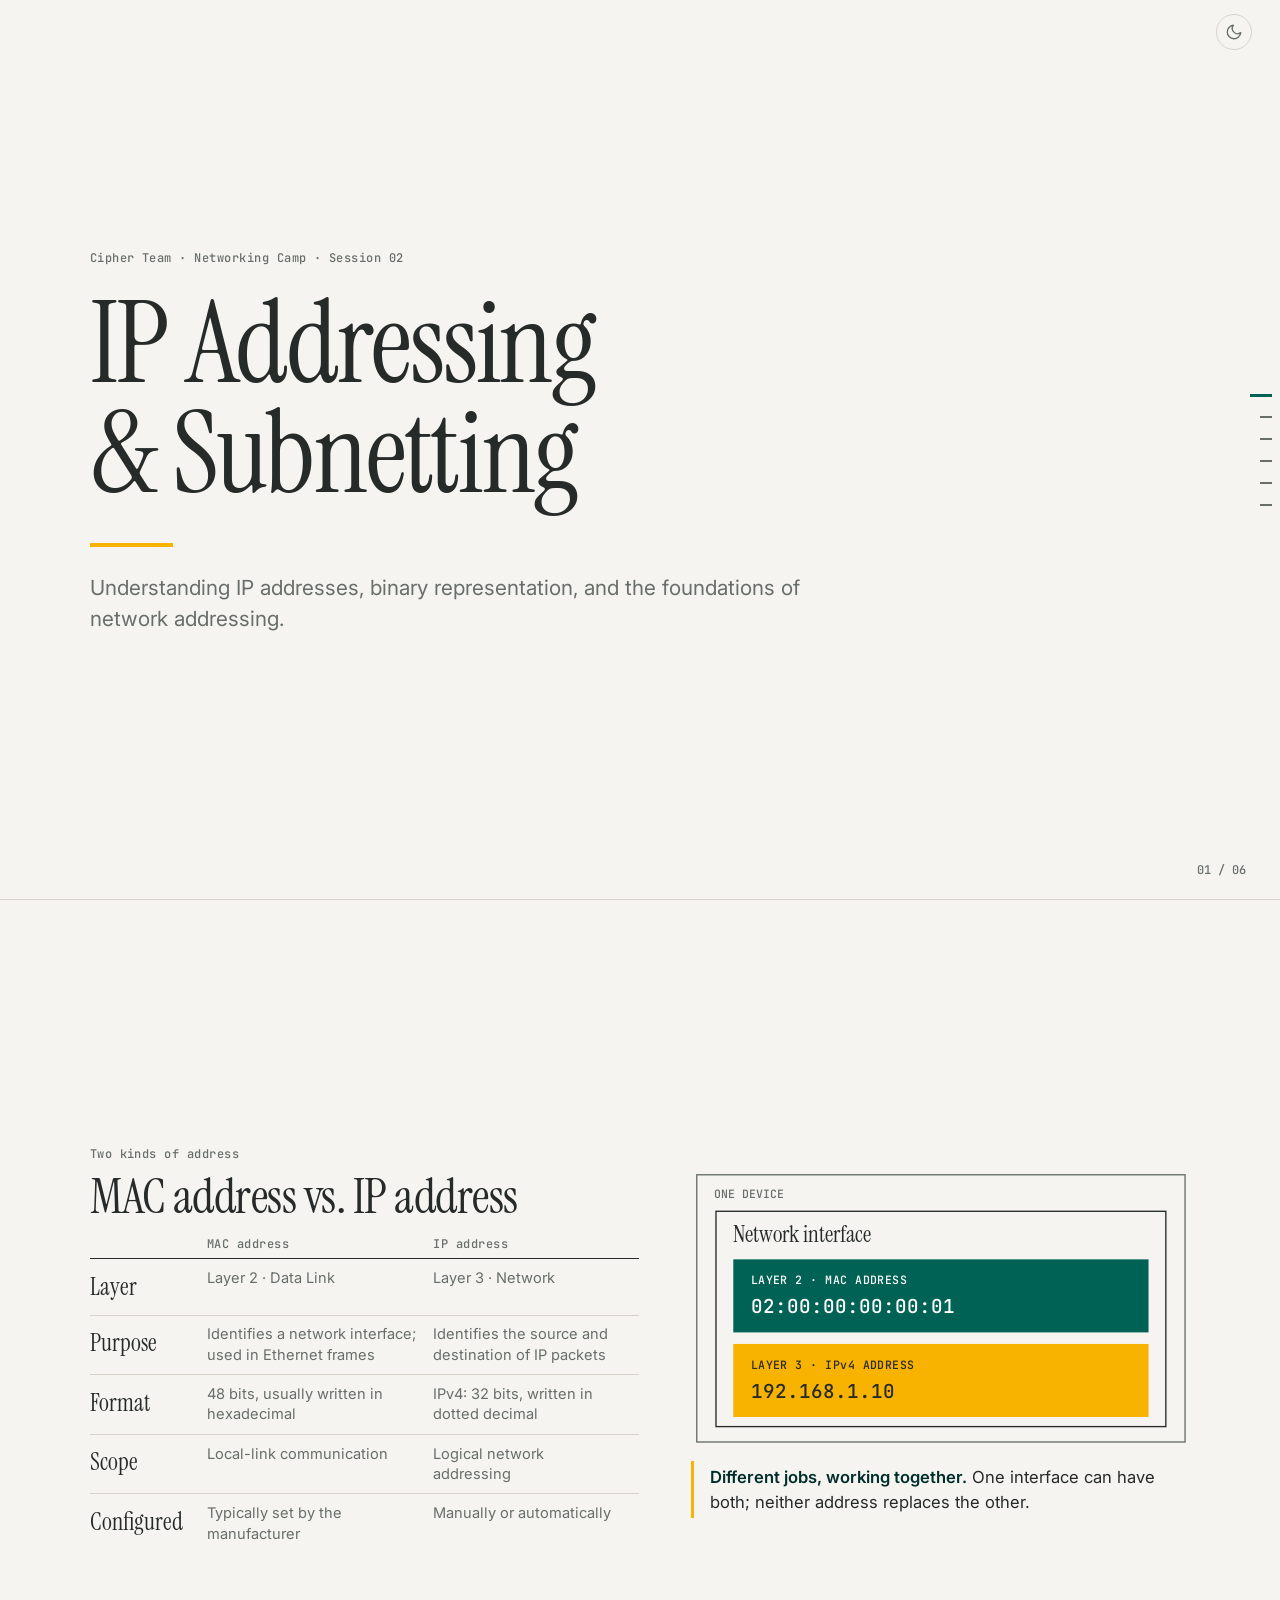
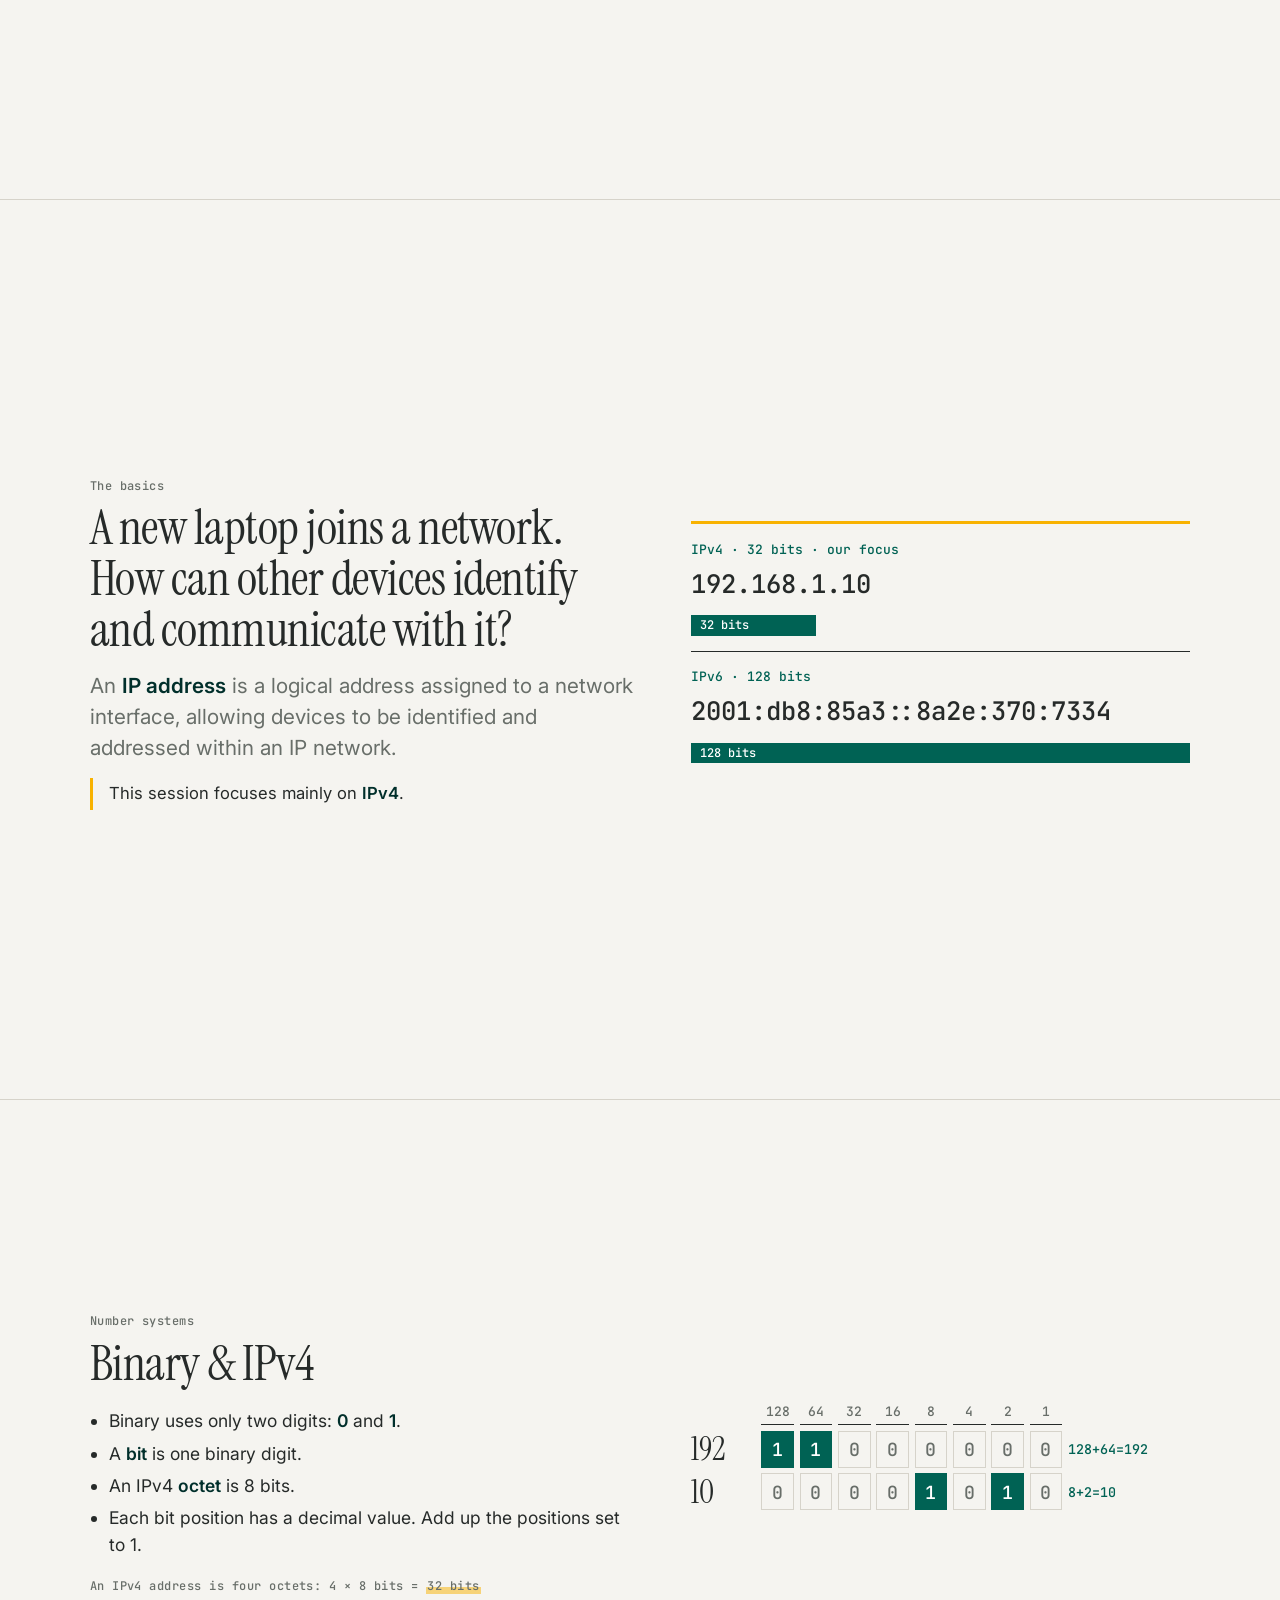
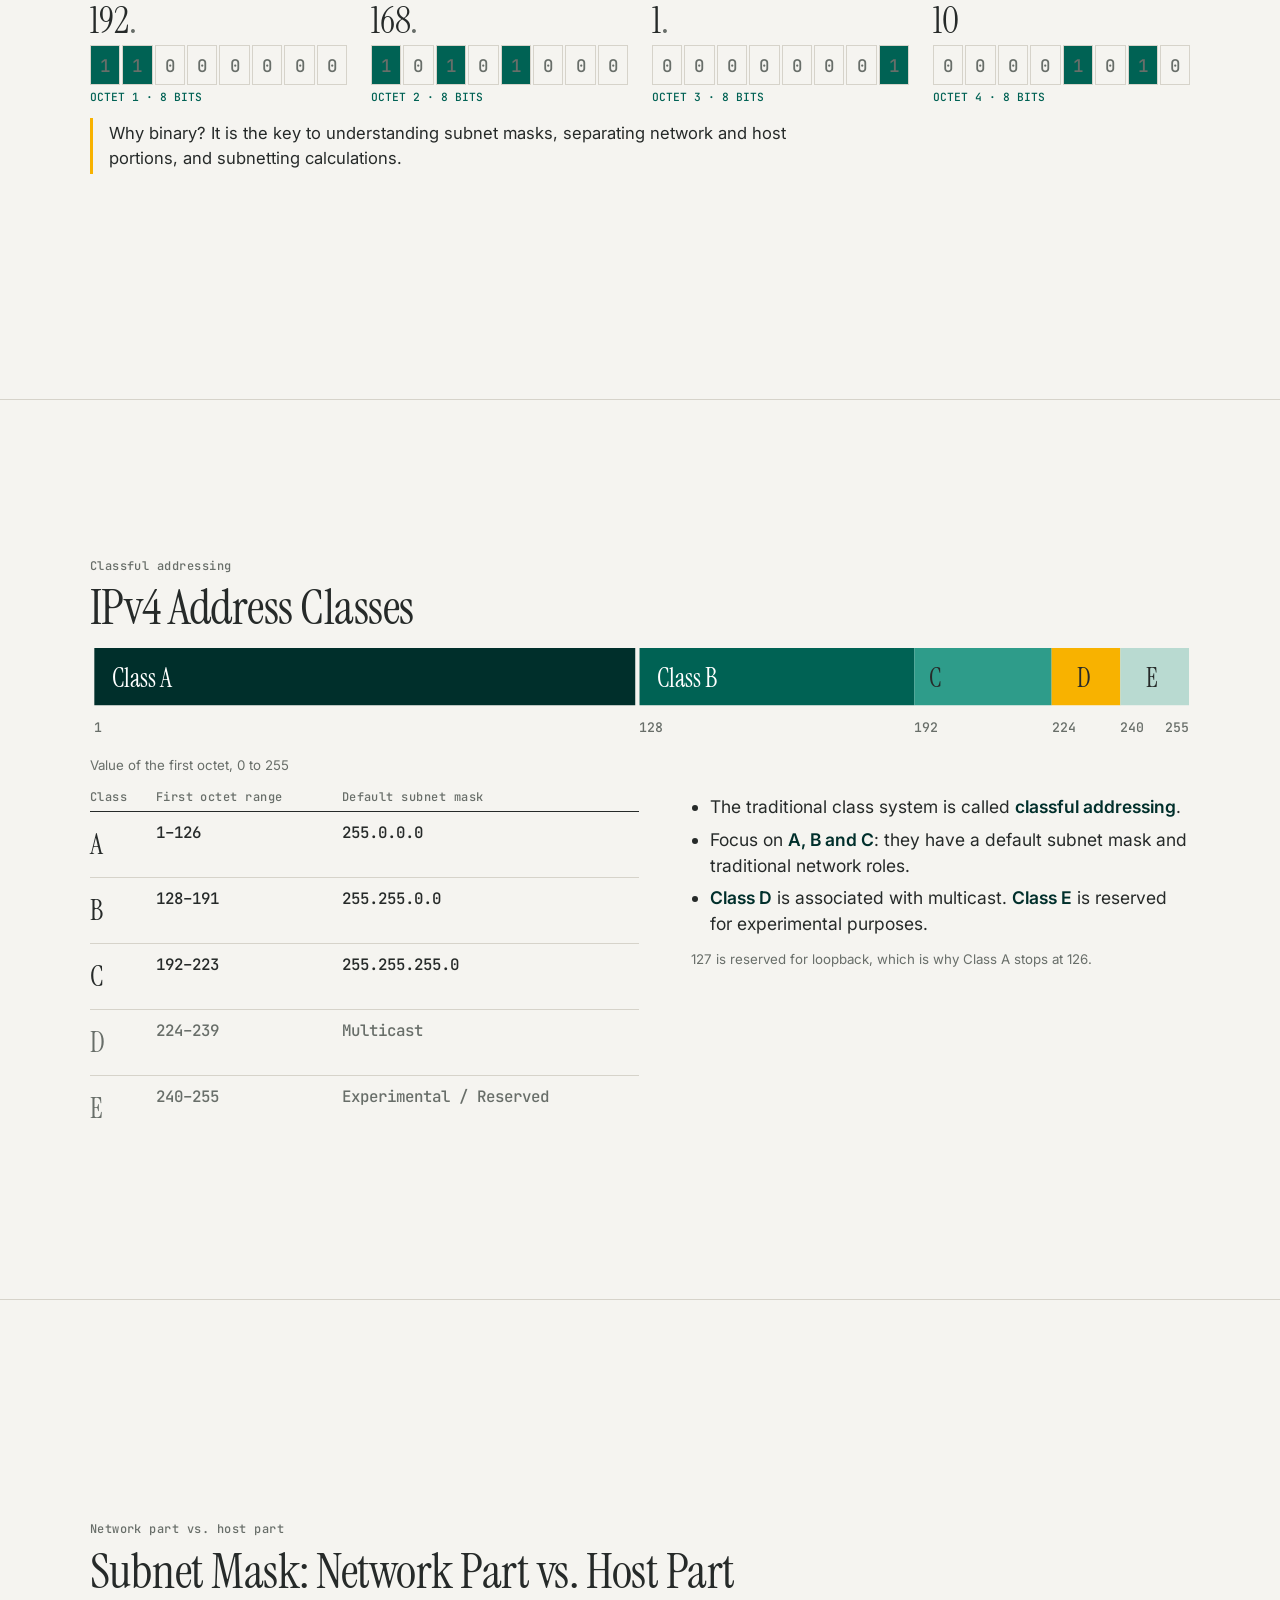
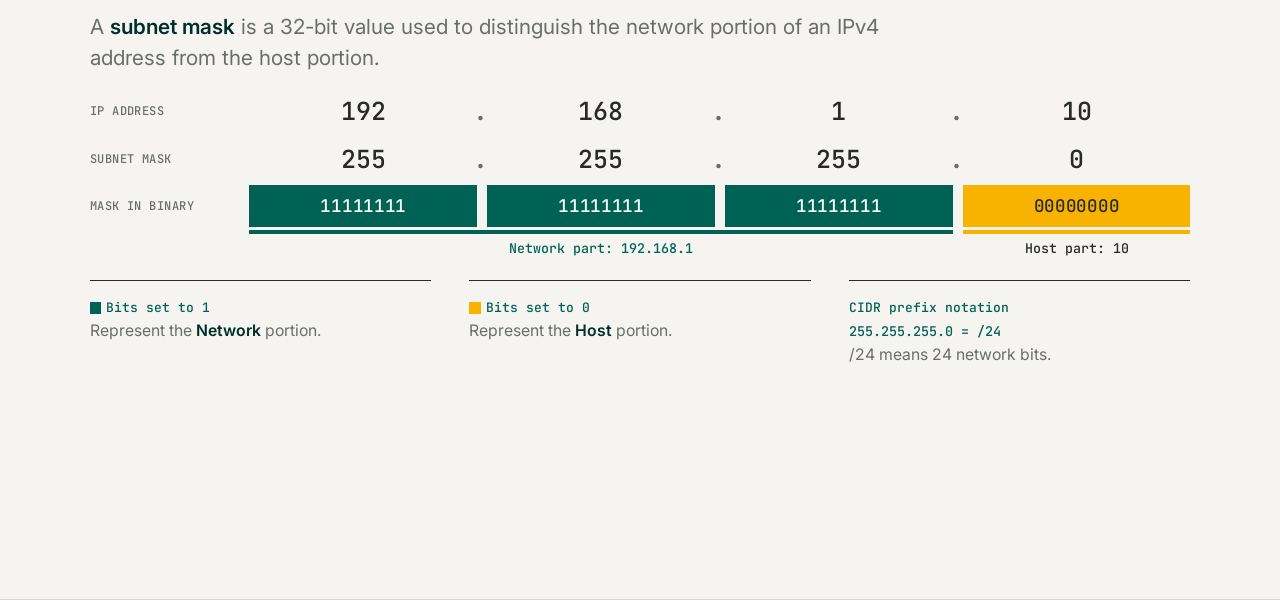
==== sessions/session-02.html @ 449d9d66 "session-2 only first 6" ====
<!DOCTYPE html>
<html lang="en" dir="ltr">
<head>
<meta charset="utf-8">
<meta name="viewport" content="width=device-width, initial-scale=1">
<script>(function(){var t=null;try{var v=localStorage.getItem('cipher-networking-theme');if(v==='light'||v==='dark')t=v}catch(e){}if(!t){try{t=matchMedia('(prefers-color-scheme: dark)').matches?'dark':'light'}catch(e){t='light'}}document.documentElement.setAttribute('data-theme',t)})();</script>
<title>Session 02 · IP Addressing &amp; Subnetting · Cipher Team</title>
<link rel="preconnect" href="https://fonts.googleapis.com">
<link rel="preconnect" href="https://fonts.gstatic.com" crossorigin>
<link href="https://fonts.googleapis.com/css2?family=Instrument+Serif:ital@0;1&family=Inter:wght@400;500;600&family=JetBrains+Mono:wght@400;500&display=swap" rel="stylesheet">
<style>
:root{--bg:#F5F4F0;--ink:#262A29;--mute:#686E69;--line:#D6D3CA;--dark-green:#002F2B;--green:#006254;--green-light:#2E9C8A;--yellow:#F8B200;
--serif:'Instrument Serif',Georgia,'Times New Roman',serif;--sans:Inter,system-ui,-apple-system,'Segoe UI',Arial,sans-serif;--mono:'JetBrains Mono',ui-monospace,Menlo,Consolas,monospace;
color-scheme:light;--strong:#002F2B;--ph:rgba(0,98,84,.04);--sph:rgba(248,178,0,.12);--hl:rgba(248,178,0,.5);--shadow:rgba(38,42,41,.12);--on-green:#fff;--on-yellow:#262A29;
--l7:#002F2B;--l6:#006254;--l5:#2E9C8A;--l4:#F8B200;--l3:#F7D378;--l2:#B9DAD1;--l1:#D6D3CA;
--k7:#fff;--k6:#fff;--k5:#262A29;--k4:#262A29;--k3:#262A29;--k2:#262A29;--k1:#262A29}
html[data-theme="dark"]{color-scheme:dark;--bg:#171B1A;--ink:#E7E8E2;--mute:#A3AAA3;--line:#353D39;--green:#48A994;--green-light:#71C4B0;--yellow:#F8B200;
--strong:#9ADBC9;--ph:#1C2120;--sph:rgba(248,178,0,.1);--hl:rgba(248,178,0,.3);--shadow:rgba(0,0,0,.45);--on-green:#101413;--on-yellow:#262A29;
--l7:#0F4F46;--l6:#1E7A69;--l5:#48A994;--l4:#F8B200;--l3:#B88A1E;--l2:#2C5A52;--l1:#353D39;
--k7:#fff;--k6:#fff;--k5:#101413;--k4:#101413;--k3:#101413;--k2:#E7E8E2;--k1:#E7E8E2}
*{box-sizing:border-box}
html{scroll-snap-type:y proximity;scroll-behavior:smooth}
body{margin:0;background:var(--bg);color:var(--ink);font:400 clamp(15px,1.3vw,20px)/1.5 var(--sans)}
.s{min-height:100vh;min-height:100svh;scroll-snap-align:start;display:flex;align-items:center;padding:7vh 7vw;border-bottom:1px solid var(--line)}
.in{width:100%;max-width:1200px;margin:0 auto}
h1,h2,h3{font-family:var(--serif);font-weight:400;margin:0}
h2{font-size:clamp(2.2rem,4.8vw,4.2rem);line-height:1.05;margin-bottom:.45em;letter-spacing:-.01em;max-width:18em}
h3{font-size:1.7em;line-height:1.1;margin-bottom:.25em}
p{margin:0 0 .7em;max-width:38em}
.m{font:500 .72em var(--mono);color:var(--mute);letter-spacing:.04em;margin-bottom:1.2em;display:block}
.lead{font-size:1.25em;color:var(--mute)}
.hl{background:linear-gradient(transparent 58%,var(--hl) 0);padding:0 .1em}
b{font-weight:600;color:var(--strong)}
.g{display:grid;gap:3vw;grid-template-columns:repeat(auto-fit,minmax(230px,1fr));align-items:start}
.two{display:grid;gap:4vw;grid-template-columns:1.1fr 1fr;align-items:center}
@media(max-width:800px){.two{grid-template-columns:1fr}}
.c{border-top:1px solid var(--ink);padding-top:.8em}
.c p{color:var(--mute);font-size:.95em}
.c ul,.ul{margin:.3em 0 0;padding-left:1.1em;color:var(--mute);font-size:.92em}
.c li,.ul li{margin-bottom:.35em}
.t{font:500 .78em var(--mono);color:var(--green)}
.note{border-left:3px solid var(--yellow);padding:.2em 0 .2em 1em;margin-top:1.2em;max-width:44em}
svg{display:block;width:100%;height:auto}
.d line,.d path,.d rect,.d circle.r{stroke:var(--ink);stroke-width:1.6;fill:none}
.d circle{fill:var(--bg);stroke:var(--green);stroke-width:1.8}
.d circle.f{fill:var(--green)}
.d .w{stroke:var(--green-light);stroke-dasharray:4 4}
.d text{font:500 10px var(--mono);fill:var(--mute);stroke:none}
.d .y{fill:var(--yellow);stroke:none}
.st{display:grid;grid-template-columns:auto 11em 1fr;gap:0 1.2em;align-items:baseline}
.st>*{border-top:1px solid var(--line);padding:.42em 0}
.st .n{font:500 .8em var(--mono);color:var(--green)}
.st .h{font-family:var(--serif);font-size:1.5em;line-height:1.1}
.st span:last-child{color:var(--mute);font-size:.9em}
.mp{display:grid;grid-template-columns:1fr 1fr;gap:0 2em}
.mp>div{border-top:1px solid var(--line);padding:.7em 0}
.mp .a{font-family:var(--serif);font-size:1.5em}
.mp .l{color:var(--mute);font-size:.9em}
.cov h1{font-size:clamp(3.2rem,9vw,8rem);line-height:.95;letter-spacing:-.02em;margin:.2em 0 .3em}
.cov .rule{width:5em;height:4px;background:var(--yellow);margin:1.5em 0}
.end{text-align:center}.end h1{font-size:clamp(3.5rem,11vw,10rem);line-height:1}.end .rule{margin:1.2em auto}
.chips{display:flex;flex-wrap:wrap;gap:.5em;margin:.6em 0 0}.chips span{border:1px solid var(--line);padding:.15em .7em;font:500 .8em var(--mono)}
#bar{position:fixed;top:0;left:0;height:3px;width:100%;background:var(--green);transform:scaleX(0);transform-origin:0 0;z-index:9}
#n{position:fixed;right:2.2vw;bottom:2.2vh;font:500 .75rem var(--mono);color:var(--mute);z-index:9;background:var(--bg);padding:.2em .5em}
.js .rv{opacity:0;transform:translateY(14px);transition:opacity .7s ease,transform .7s ease}
.js .on .rv{opacity:1;transform:none}
.rv:nth-child(2){transition-delay:.08s}.rv:nth-child(3){transition-delay:.16s}.rv:nth-child(4){transition-delay:.24s}
:focus-visible{outline:2px solid var(--green);outline-offset:3px}
@media(prefers-reduced-motion:reduce){html{scroll-behavior:auto}.js .rv{opacity:1;transform:none;transition:none}}
code{font:500 .85em var(--mono);color:var(--green)}
.cp{padding:5vh 7vw}
.cp h2{font-size:clamp(1.9rem,3.8vw,3.2rem);margin-bottom:.3em}
.cp .m{margin-bottom:.7em}
.cp h3{font-size:1.45em}
.cp .note{margin-top:.8em}
.cmp{width:100%;border-collapse:collapse;text-align:left}
.cmp th{font:500 .72em var(--mono);color:var(--mute);letter-spacing:.04em;padding:0 1em .5em 0;border-bottom:1px solid var(--ink);font-weight:500}
.cmp td{vertical-align:top;border-top:1px solid var(--line);padding:.6em 1em .6em 0;color:var(--mute);font-size:.88em;line-height:1.4}
.cmp tbody tr:first-child td{border-top:0}
.cmp td:first-child{font:400 1.7em/1.1 var(--serif);color:var(--ink)}
.cmp-note{font-size:.8em;color:var(--mute);margin:.9em 0 0;max-width:none}
.nc .d{margin-top:1em;max-height:14vh}
.demo{margin-top:1em;border:1px solid var(--line);border-left:3px solid var(--yellow);padding:.7em 1em;max-width:none}
.demo p{margin:.3em 0 0;max-width:none}
@media(max-width:800px){
.cmp,.cmp tbody,.cmp tr,.cmp td{display:block}
.cmp thead{position:absolute;width:1px;height:1px;overflow:hidden;clip:rect(0 0 0 0);white-space:nowrap}
.cmp tr{border-top:1px solid var(--ink);padding:.6em 0 .4em}
.cmp td,.cmp tbody tr:first-child td{border:0;padding:.2em 0}
.cmp td:first-child{font-size:1.9em}
.cmp td[data-label]::before{content:attr(data-label);display:block;font:500 .78em var(--mono);color:var(--green)}
}
.fig{position:relative;margin:0;width:100%;aspect-ratio:4/3;max-height:62vh}
.fig img{display:block;width:100%;height:100%;object-fit:contain;visibility:hidden}
.fig.ok img{visibility:visible}
.fig .ph{position:absolute;inset:0;display:flex;flex-direction:column;align-items:center;justify-content:center;gap:.5em;padding:1em;text-align:center;border:1.5px dashed var(--line);background:var(--ph)}
.fig.ok .ph{display:none}
.fig .ph .pt{font:400 1.5em/1.1 var(--serif);color:var(--ink)}
.fig .ph .pp{font:500 .72em var(--mono);color:var(--green)}
.fig .bars{display:flex;flex-direction:column;gap:.35em;width:55%;margin-bottom:.4em}
.fig .bars i{display:block;height:.55em;border:1px solid var(--green-light);background:var(--bg)}
.fig .bars i:first-child{background:var(--yellow);border-color:var(--yellow)}
.qa{display:grid;grid-template-columns:1fr 38%;gap:4vw;align-items:center;text-align:left}
.end .qa h1{font-size:clamp(3rem,8vw,8rem)}
.end .qa .rule{margin:1.2em 0}
.sticker{aspect-ratio:1/1;max-height:68vh;transform:rotate(-4deg);margin:0 auto}
.sticker img{filter:drop-shadow(0 6px 0 var(--shadow))}
.sticker .ph{border-radius:50%;border:3px dashed var(--yellow);background:var(--sph)}
.sticker .ph .q{font:400 clamp(5rem,12vw,10rem)/1 var(--serif);color:var(--yellow)}
@media(max-width:800px){.qa{grid-template-columns:1fr;justify-items:center;text-align:center;gap:6vh}.end .qa .rule{margin:1.2em auto}.sticker{width:min(70vw,320px)}}
.dg text{stroke:none;fill:var(--ink)}
.dg .nm{font:400 24px var(--serif)}.dg .ns{font:400 19px var(--serif)}
.dg .xo,.dg .pr{font:500 13px var(--mono)}
.dg .num{font:500 14px var(--mono)}
.dg .hd{font:500 12px var(--mono);fill:var(--mute)}
.dg rect{stroke:none}
.dg .l7{fill:var(--l7)}.dg .l6{fill:var(--l6)}.dg .l5{fill:var(--l5)}.dg .l4{fill:var(--l4)}.dg .l3{fill:var(--l3)}.dg .l2{fill:var(--l2)}.dg .l1{fill:var(--l1)}
.dg .k7{fill:var(--k7)}.dg .k6{fill:var(--k6)}.dg .k5{fill:var(--k5)}.dg .k4{fill:var(--k4)}.dg .k3{fill:var(--k3)}.dg .k2{fill:var(--k2)}.dg .k1{fill:var(--k1)}
.dg .cn{stroke:var(--mute);stroke-width:1.4;fill:none}
@media(max-width:600px){.dg .xo{display:none}}
#tg{position:fixed;top:14px;right:max(14px,2.2vw);width:36px;height:36px;padding:0;border-radius:50%;border:1px solid var(--line);background:var(--bg);color:var(--mute);display:flex;align-items:center;justify-content:center;cursor:pointer;z-index:10}
#tg:hover{color:var(--ink);border-color:var(--mute)}
#tg svg{width:18px;height:18px;fill:none;stroke:currentColor;stroke-width:1.8;stroke-linecap:round;stroke-linejoin:round}
html[data-theme="dark"] #tg .moon,html:not([data-theme="dark"]) #tg .sun{display:none}
#nv{position:fixed;right:max(4px,.6vw);top:50%;transform:translateY(-50%);z-index:9;display:flex;flex-direction:column;align-items:flex-end}
#nv button{appearance:none;border:0;background:none;padding:0;margin:0;position:relative;display:flex;align-items:center;justify-content:flex-end;width:34px;height:22px;height:clamp(8px,calc((100vh - 100px)/var(--nc,19)),22px);height:clamp(8px,calc((100svh - 100px)/var(--nc,19)),22px);cursor:pointer;color:var(--ink)}
#nv .bar{display:block;width:12px;height:2px;background:var(--mute);opacity:.4;transition:width .2s,opacity .2s,background .2s}
#nv button:hover .bar,#nv button:focus-visible .bar{width:20px;opacity:.9}
#nv button[aria-current="true"] .bar{width:22px;height:3px;background:var(--green);opacity:1}
#nv button:focus-visible{outline:2px solid var(--green);outline-offset:-2px}
#nv .tip{position:absolute;right:calc(100% + 2px);top:50%;transform:translateY(-50%);white-space:nowrap;max-width:min(20em,60vw);overflow:hidden;text-overflow:ellipsis;font:500 .68rem/1.4 var(--mono);color:var(--ink);background:var(--bg);border:1px solid var(--line);padding:.25em .6em;opacity:0;pointer-events:none;transition:opacity .15s}
#nv button:hover .tip,#nv button:focus-visible .tip{opacity:1}
@media(max-width:700px){#nv button{width:26px}#nv .bar{width:8px}#nv button:hover .bar,#nv button:focus-visible .bar{width:14px}#nv button[aria-current="true"] .bar{width:16px}#tg{width:34px;height:34px}}
@media(prefers-reduced-motion:reduce){#nv .bar,#nv .tip{transition:none}}
@media(max-width:700px){.st{grid-template-columns:auto 1fr}.st span:last-child{grid-column:1/-1}.mp{grid-template-columns:1fr}}

/* ===== Session 02 additions ===== */
.dg .mv{font:500 20px var(--mono)}.dg .ml{font:500 12px var(--mono);letter-spacing:.04em}
.cmp.mac td:first-child{font-size:1.45em}
.blk{border-top:1px solid var(--ink);padding:.7em 0 .9em}.blk.focus{border-top:3px solid var(--yellow)}
.addr{font:500 clamp(1.05rem,2vw,1.6rem) var(--mono);color:var(--ink);margin:.25em 0 .55em;overflow-wrap:anywhere}
.szb{height:1.7em;background:var(--green);color:var(--on-green);font:500 .72em var(--mono);display:flex;align-items:center;padding:0 .8em;white-space:nowrap}
.szb.s32{width:25%;min-width:7em}.szb.s128{width:100%}
.q{font-size:clamp(1.9rem,3.8vw,3.2rem)}
.pvw{overflow-x:auto}
.pv{font-size:1.15em;display:grid;grid-template-columns:3.4em repeat(8,minmax(1.6em,1fr)) 6.4em;gap:.3em;align-items:center;min-width:25em}
.pv>*{text-align:center}
.pv .pvh{font:500 .68em var(--mono);color:var(--mute);padding-bottom:.3em;border-bottom:1px solid var(--ink)}
.pv .dec{font:400 1.7em/1 var(--serif);text-align:left}
.pv .bt{border:1px solid var(--line);padding:.3em 0;font:500 .95em var(--mono);color:var(--mute)}
.pv .bt.one,.ob i.one{background:var(--green);border-color:var(--green);color:var(--on-green)}
.pv .sum{font:500 .7em var(--mono);color:var(--green);text-align:left}
.oct{display:flex;flex-wrap:wrap;gap:1em 1.4em;margin-top:.5em}
.og{flex:1 1 220px}
.og .od{font:400 2.2em/1 var(--serif);margin-bottom:.15em}.og .od em{font-style:normal;color:var(--mute)}
.og .ob{display:grid;grid-template-columns:repeat(8,1fr);gap:2px}
.og .ob i{font-style:normal;text-align:center;padding:.45em 0;border:1px solid var(--line);font:500 1.05em var(--mono);color:var(--mute)}
.og .ol{font:500 .68em var(--mono);color:var(--green);margin-top:.35em}
.cmp.cls td:not(:first-child){font:500 .95em var(--mono);color:var(--ink)}
.cmp.cls tr.dim td:not(:first-child),.cmp.cls tr.dim td:first-child{color:var(--mute)}
.ms{display:grid;grid-template-columns:9em repeat(4,1fr);gap:.2em .6em;align-items:center;margin:.3em 0 .4em}
.ms .lb{font:500 .72em var(--mono);color:var(--mute);letter-spacing:.04em}
.ms .v{position:relative;text-align:center;font:500 1.5em var(--mono);padding:.25em 0}
.ms .v i{position:absolute;right:-.45em;bottom:.25em;font-style:normal;color:var(--mute)}
.ms .bn{text-align:center;font:500 1.05em var(--mono);padding:.55em 0;letter-spacing:.04em}
.ms .net{background:var(--green);color:var(--on-green)}.ms .hst{background:var(--yellow);color:var(--on-yellow)}
.ms .br{border-top:4px solid var(--green);padding-top:.35em;text-align:center;font:500 .8em var(--mono);color:var(--green);grid-column:span 3}
.ms .br.h{border-top-color:var(--yellow);color:var(--ink);grid-column:span 1}
.ms .sep{grid-column:1/-1;border-top:1px solid var(--line);height:0}
.key{display:inline-block;width:.9em;height:.9em;vertical-align:-.1em;margin-right:.4em}
@media(max-width:700px){.ms{grid-template-columns:4.2em repeat(4,1fr);gap:.2em .35em}.ms .bn{font-size:.55em;padding:.7em 0;letter-spacing:0}.ms .v{font-size:1.1em}.ms .br{font-size:.62em}.pv .sum{display:none}.pv{grid-template-columns:3em repeat(8,1fr);min-width:0;font-size:1em}.ms{min-width:0!important}}
</style>
</head>
<body>
<div id="bar" role="progressbar" aria-label="Presentation progress"></div>
<button id="tg" type="button" aria-label="Switch to dark theme" title="Switch to dark theme"><svg class="moon" viewBox="0 0 24 24" aria-hidden="true"><path d="M21 12.8A9 9 0 1 1 11.2 3a7 7 0 0 0 9.8 9.8z"/></svg><svg class="sun" viewBox="0 0 24 24" aria-hidden="true"><circle cx="12" cy="12" r="4"/><path d="M12 2v2M12 20v2M4.9 4.9l1.4 1.4M17.7 17.7l1.4 1.4M2 12h2M20 12h2M4.9 19.1l1.4-1.4M17.7 6.3l1.4-1.4"/></svg></button>
<nav id="nv" aria-label="Slide navigation"></nav>
<div id="n" aria-live="polite">01 / 06</div>
<main>

<!-- 01 Cover -->
<section class="s cov" aria-label="Cover"><div class="in">
<span class="m rv">Cipher Team · Networking Camp · Session 02</span>
<h1 class="rv">IP Addressing<br>&amp; Subnetting</h1>
<div class="rule rv"></div>
<p class="lead rv">Understanding IP addresses, binary representation, and the foundations of network addressing.</p>
</div></section>

<!-- 02 MAC vs IP -->
<section class="s cp" aria-label="MAC address vs IP address"><div class="in two">
<div><span class="m rv">Two kinds of address</span><h2 class="rv">MAC address vs. IP address</h2>
<table class="cmp mac rv"><thead><tr><th></th><th>MAC address</th><th>IP address</th></tr></thead><tbody>
<tr><td>Layer</td><td data-label="MAC address">Layer 2 · Data Link</td><td data-label="IP address">Layer 3 · Network</td></tr>
<tr><td>Purpose</td><td data-label="MAC address">Identifies a network interface; used in Ethernet frames</td><td data-label="IP address">Identifies the source and destination of IP packets</td></tr>
<tr><td>Format</td><td data-label="MAC address">48 bits, usually written in hexadecimal</td><td data-label="IP address">IPv4: 32 bits, written in dotted decimal</td></tr>
<tr><td>Scope</td><td data-label="MAC address">Local-link communication</td><td data-label="IP address">Logical network addressing</td></tr>
<tr><td>Configured</td><td data-label="MAC address">Typically set by the manufacturer</td><td data-label="IP address">Manually or automatically</td></tr>
</tbody></table></div>
<div>
<svg class="dg rv" viewBox="0 0 520 290" role="img" aria-labelledby="ni-t ni-d" style="max-height:46vh"><title id="ni-t">One network interface, two addresses</title><desc id="ni-d">A device containing one network interface that has both a Layer 2 MAC address, 02:00:00:00:00:01, and a Layer 3 IPv4 address, 192.168.1.10.</desc>
<rect class="cn" x="6" y="6" width="508" height="278"/><text class="hd" x="24" y="30">ONE DEVICE</text>
<rect class="cn" x="26" y="44" width="468" height="224" style="stroke:var(--ink)"/><text class="nm" x="44" y="76">Network interface</text>
<rect class="l6" x="44" y="94" width="432" height="76"/><text class="ml k6" x="62" y="120">LAYER 2 · MAC ADDRESS</text><text class="mv k6" x="62" y="150">02:00:00:00:00:01</text>
<rect class="l4" x="44" y="182" width="432" height="76"/><text class="ml k4" x="62" y="208">LAYER 3 · IPv4 ADDRESS</text><text class="mv k4" x="62" y="238">192.168.1.10</text></svg>
<p class="note rv"><b>Different jobs, working together.</b> One interface can have both; neither address replaces the other.</p></div>
</div></section>

<!-- 03 What is an IP address -->
<section class="s cp" aria-label="What is an IP address"><div class="in two">
<div><span class="m rv">The basics</span><h2 class="rv q">A new laptop joins a network. How can other devices identify and communicate with it?</h2>
<p class="lead rv">An <b>IP address</b> is a logical address assigned to a network interface, allowing devices to be identified and addressed within an IP network.</p>
<p class="note rv">This session focuses mainly on <b>IPv4</b>.</p></div>
<div class="rv">
<div class="blk focus"><span class="t">IPv4 · 32 bits · our focus</span><div class="addr">192.168.1.10</div><div class="szb s32">32 bits</div></div>
<div class="blk"><span class="t">IPv6 · 128 bits</span><div class="addr">2001:db8:85a3::8a2e:370:7334</div><div class="szb s128">128 bits</div></div>
</div>
</div></section>

<!-- 04 Binary & IPv4 -->
<section class="s cp" aria-label="Binary and IPv4"><div class="in">
<span class="m rv">Number systems</span><h2 class="rv">Binary &amp; IPv4</h2>
<div class="two" style="align-items:start">
<ul class="ul rv" style="font-size:1.05em;color:var(--ink)"><li>Binary uses only two digits: <b>0</b> and <b>1</b>.</li><li>A <b>bit</b> is one binary digit.</li><li>An IPv4 <b>octet</b> is 8 bits.</li><li>Each bit position has a decimal value. Add up the positions set to 1.</li></ul>
<div class="pvw rv"><div class="pv">
<span></span><span class="pvh">128</span><span class="pvh">64</span><span class="pvh">32</span><span class="pvh">16</span><span class="pvh">8</span><span class="pvh">4</span><span class="pvh">2</span><span class="pvh">1</span><span class="sum"></span>
<span class="dec">192</span><span class="bt one">1</span><span class="bt one">1</span><span class="bt">0</span><span class="bt">0</span><span class="bt">0</span><span class="bt">0</span><span class="bt">0</span><span class="bt">0</span><span class="sum">128+64=192</span>
<span class="dec">10</span><span class="bt">0</span><span class="bt">0</span><span class="bt">0</span><span class="bt">0</span><span class="bt one">1</span><span class="bt">0</span><span class="bt one">1</span><span class="bt">0</span><span class="sum">8+2=10</span>
</div></div></div>
<p class="m rv" style="margin:1.2em 0 .2em">An IPv4 address is four octets: 4 × 8 bits = <span class="hl">32 bits</span></p>
<div class="oct rv" role="group" aria-label="192.168.1.10 shown as four 8-bit octets"><div class="og"><div class="od">192<em>.</em></div><div class="ob" aria-label="1 1 0 0 0 0 0 0"><i class="one">1</i><i class="one">1</i><i class="">0</i><i class="">0</i><i class="">0</i><i class="">0</i><i class="">0</i><i class="">0</i></div><div class="ol">OCTET 1 · 8 BITS</div></div><div class="og"><div class="od">168<em>.</em></div><div class="ob" aria-label="1 0 1 0 1 0 0 0"><i class="one">1</i><i class="">0</i><i class="one">1</i><i class="">0</i><i class="one">1</i><i class="">0</i><i class="">0</i><i class="">0</i></div><div class="ol">OCTET 2 · 8 BITS</div></div><div class="og"><div class="od">1<em>.</em></div><div class="ob" aria-label="0 0 0 0 0 0 0 1"><i class="">0</i><i class="">0</i><i class="">0</i><i class="">0</i><i class="">0</i><i class="">0</i><i class="">0</i><i class="one">1</i></div><div class="ol">OCTET 3 · 8 BITS</div></div><div class="og"><div class="od">10</div><div class="ob" aria-label="0 0 0 0 1 0 1 0"><i class="">0</i><i class="">0</i><i class="">0</i><i class="">0</i><i class="one">1</i><i class="">0</i><i class="one">1</i><i class="">0</i></div><div class="ol">OCTET 4 · 8 BITS</div></div></div>
<p class="note rv">Why binary? It is the key to understanding subnet masks, separating network and host portions, and subnetting calculations.</p>
</div></section>

<!-- 05 IPv4 address classes -->
<section class="s cp" aria-label="IPv4 address classes"><div class="in">
<span class="m rv">Classful addressing</span><h2 class="rv">IPv4 Address Classes</h2>
<svg class="dg rv" viewBox="0 0 1000 96" role="img" aria-labelledby="cl-t cl-d" style="max-height:15vh"><title id="cl-t">First-octet ranges of IPv4 classes</title><desc id="cl-d">A bar from 0 to 255: Class A 1 to 126, Class B 128 to 191, Class C 192 to 223, Class D 224 to 239, Class E 240 to 255.</desc>
<rect class="l7" x="3.9" y="0" width="491.4" height="52"/><text class="nm k7" x="20" y="35">Class A</text>
<rect class="l6" x="499.2" y="0" width="249.6" height="52"/><text class="nm k6" x="515" y="35">Class B</text>
<rect class="l5" x="748.8" y="0" width="124.8" height="52"/><text class="nm k5" x="762" y="35">C</text>
<rect class="l4" x="873.6" y="0" width="62.4" height="52"/><text class="nm k4" x="897" y="35">D</text>
<rect class="l2" x="936" y="0" width="62.4" height="52"/><text class="nm k2" x="959" y="35">E</text>
<text class="hd" x="4" y="76">1</text><text class="hd" x="499" y="76">128</text><text class="hd" x="749" y="76">192</text><text class="hd" x="874" y="76">224</text><text class="hd" x="936" y="76">240</text><text class="hd" x="998" y="76" text-anchor="end">255</text>
<text class="hd" x="4" y="92" style="opacity:.0">.</text></svg>
<p class="cmp-note rv" style="margin:.2em 0 1em">Value of the first octet, 0 to 255</p>
<div class="two" style="align-items:start">
<table class="cmp cls rv"><thead><tr><th>Class</th><th>First octet range</th><th>Default subnet mask</th></tr></thead><tbody>
<tr><td>A</td><td data-label="First octet range">1–126</td><td data-label="Default subnet mask">255.0.0.0</td></tr>
<tr><td>B</td><td data-label="First octet range">128–191</td><td data-label="Default subnet mask">255.255.0.0</td></tr>
<tr><td>C</td><td data-label="First octet range">192–223</td><td data-label="Default subnet mask">255.255.255.0</td></tr>
<tr class="dim"><td>D</td><td data-label="First octet range">224–239</td><td data-label="Default subnet mask">Multicast</td></tr>
<tr class="dim"><td>E</td><td data-label="First octet range">240–255</td><td data-label="Default subnet mask">Experimental / Reserved</td></tr>
</tbody></table>
<div class="rv"><ul class="ul" style="font-size:1.05em;color:var(--ink)">
<li>The traditional class system is called <b>classful addressing</b>.</li>
<li>Focus on <b>A, B and C</b>: they have a default subnet mask and traditional network roles.</li>
<li><b>Class D</b> is associated with multicast. <b>Class E</b> is reserved for experimental purposes.</li></ul>
<p class="cmp-note">127 is reserved for loopback, which is why Class A stops at 126.</p></div>
</div></div></section>

<!-- 06 Subnet mask -->
<section class="s cp" aria-label="Subnet mask"><div class="in">
<span class="m rv">Network part vs. host part</span><h2 class="rv">Subnet Mask: Network Part vs. Host Part</h2>
<p class="lead rv" style="margin-bottom:.5em">A <b>subnet mask</b> is a 32-bit value used to distinguish the network portion of an IPv4 address from the host portion.</p>
<div class="pvw rv"><div class="ms" style="min-width:26em">
<span class="lb">IP ADDRESS</span><span class="v">192<i>.</i></span><span class="v">168<i>.</i></span><span class="v">1<i>.</i></span><span class="v">10</span>
<span class="lb">SUBNET MASK</span><span class="v">255<i>.</i></span><span class="v">255<i>.</i></span><span class="v">255<i>.</i></span><span class="v">0</span>
<span class="lb">MASK IN BINARY</span><span class="bn net">11111111</span><span class="bn net">11111111</span><span class="bn net">11111111</span><span class="bn hst">00000000</span>
<span></span><span class="br">Network part: 192.168.1</span><span class="br h">Host part: 10</span>
</div></div>
<div class="g rv" style="grid-template-columns:repeat(auto-fit,minmax(220px,1fr));margin-top:1em">
<div class="c"><span class="t"><span class="key" style="background:var(--green)"></span>Bits set to 1</span><p>Represent the <b>Network</b> portion.</p></div>
<div class="c"><span class="t"><span class="key" style="background:var(--yellow)"></span>Bits set to 0</span><p>Represent the <b>Host</b> portion.</p></div>
<div class="c"><span class="t">CIDR prefix notation</span><p><code>255.255.255.0 = /24</code><br>/24 means 24 network bits.</p></div>
</div></div></section>

</main>
<script>
(function(){
var d=document,r=d.documentElement,S=[].slice.call(d.querySelectorAll('.s')),bar=d.getElementById('bar'),nn=d.getElementById('n'),cur=0,N=S.length;
var rm=window.matchMedia&&matchMedia('(prefers-reduced-motion: reduce)').matches;
/* theme */
var KEY='cipher-networking-theme',tg=d.getElementById('tg'),mq=window.matchMedia?matchMedia('(prefers-color-scheme: dark)'):null,explicit=false;
function saved(){try{var v=localStorage.getItem(KEY);return v==='light'||v==='dark'?v:null}catch(e){return null}}
function paint(t){r.setAttribute('data-theme',t);var x=t==='dark'?'Switch to light theme':'Switch to dark theme';tg.setAttribute('aria-label',x);tg.title=x}
paint(r.getAttribute('data-theme')==='dark'?'dark':'light');
tg.addEventListener('click',function(){var t=r.getAttribute('data-theme')==='dark'?'light':'dark';explicit=true;paint(t);try{localStorage.setItem(KEY,t)}catch(e){}});
function sys(e){if(!explicit&&!saved())paint(e.matches?'dark':'light')}
if(mq){if(mq.addEventListener)mq.addEventListener('change',sys);else if(mq.addListener)mq.addListener(sys)}
/* slide navigator */
var nv=d.getElementById('nv'),btns=[];
function pad(i){return('0'+(i+1)).slice(-2)}
S.forEach(function(s,i){
var h=s.querySelector('h1,h2'),t=h?(h.innerText||h.textContent).replace(/\s+/g,' ').trim():(s.getAttribute('aria-label')||'');
if(!t)t='Slide '+pad(i);
var b=d.createElement('button');b.type='button';b.setAttribute('aria-label','Go to slide '+(i+1)+': '+t);b.setAttribute('data-i',i);
var br=d.createElement('span');br.className='bar';var tp=d.createElement('span');tp.className='tip';tp.textContent=t;
b.appendChild(br);b.appendChild(tp);nv.appendChild(b);btns.push(b)});
nv.style.setProperty('--nc',N);
nv.addEventListener('click',function(e){var b=e.target.closest&&e.target.closest('button');if(!b)return;S[+b.getAttribute('data-i')].scrollIntoView({behavior:rm?'auto':'smooth',block:'start'})});
function lab(i){nn.textContent=pad(i)+' / '+('0'+N).slice(-2);btns.forEach(function(b,j){if(j===i)b.setAttribute('aria-current','true');else b.removeAttribute('aria-current')})}
var hasIO='IntersectionObserver' in window;
function prog(){var h=r.scrollHeight-innerHeight;bar.style.transform='scaleX('+(h>0?Math.min(1,scrollY/h):1)+')';bar.setAttribute('aria-valuenow',Math.round(h>0?scrollY/h*100:100));
if(!hasIO){var b=0,m=1e9;S.forEach(function(s,i){var k=Math.abs(s.getBoundingClientRect().top);if(k<m){m=k;b=i}});if(b!==cur){cur=b;lab(b)}}}
addEventListener('scroll',prog,{passive:true});prog();lab(0);
if(hasIO){
r.className+=' js';
var io=new IntersectionObserver(function(es){es.forEach(function(e){if(e.isIntersecting){e.target.classList.add('on');cur=S.indexOf(e.target);lab(cur)}})},{threshold:.5});
S.forEach(function(s){io.observe(s)});
S[0].classList.add('on');
}
function go(dir){
var s=S[cur],b=s.getBoundingClientRect();
if(dir>0&&b.bottom>innerHeight+8){scrollBy({top:innerHeight*.85,behavior:rm?'auto':'smooth'});return}
if(dir<0&&b.top<-8){scrollBy({top:-innerHeight*.85,behavior:rm?'auto':'smooth'});return}
var i=Math.max(0,Math.min(N-1,cur+dir));S[i].scrollIntoView({behavior:rm?'auto':'smooth',block:'start'})}
function fs(){try{if(d.fullscreenElement){d.exitFullscreen()}else if(r.requestFullscreen){var p=r.requestFullscreen();if(p&&p.catch)p.catch(function(){})}}catch(x){}}
addEventListener('keydown',function(e){
if(e.altKey||e.ctrlKey||e.metaKey)return;
var t=e.target&&e.target.tagName;if(t==='INPUT'||t==='TEXTAREA'||t==='SELECT')return;
var k=e.key,dir=0;
if(k===' '&&t==='BUTTON')return;
if(k==='ArrowDown'||k==='ArrowRight'||k==='PageDown'||(k===' '&&!e.shiftKey))dir=1;
else if(k==='ArrowUp'||k==='ArrowLeft'||k==='PageUp'||(k===' '&&e.shiftKey))dir=-1;
else if(k==='Home'){e.preventDefault();S[0].scrollIntoView();return}
else if(k==='End'){e.preventDefault();S[N-1].scrollIntoView();return}
else if(k==='f'||k==='F'){fs();return}
if(dir){e.preventDefault();go(dir)}});
[].forEach.call(d.querySelectorAll('.fig img'),function(i){if(i.complete&&i.naturalWidth>0)i.parentNode.classList.add('ok')});
})();
</script>
</body>
</html>
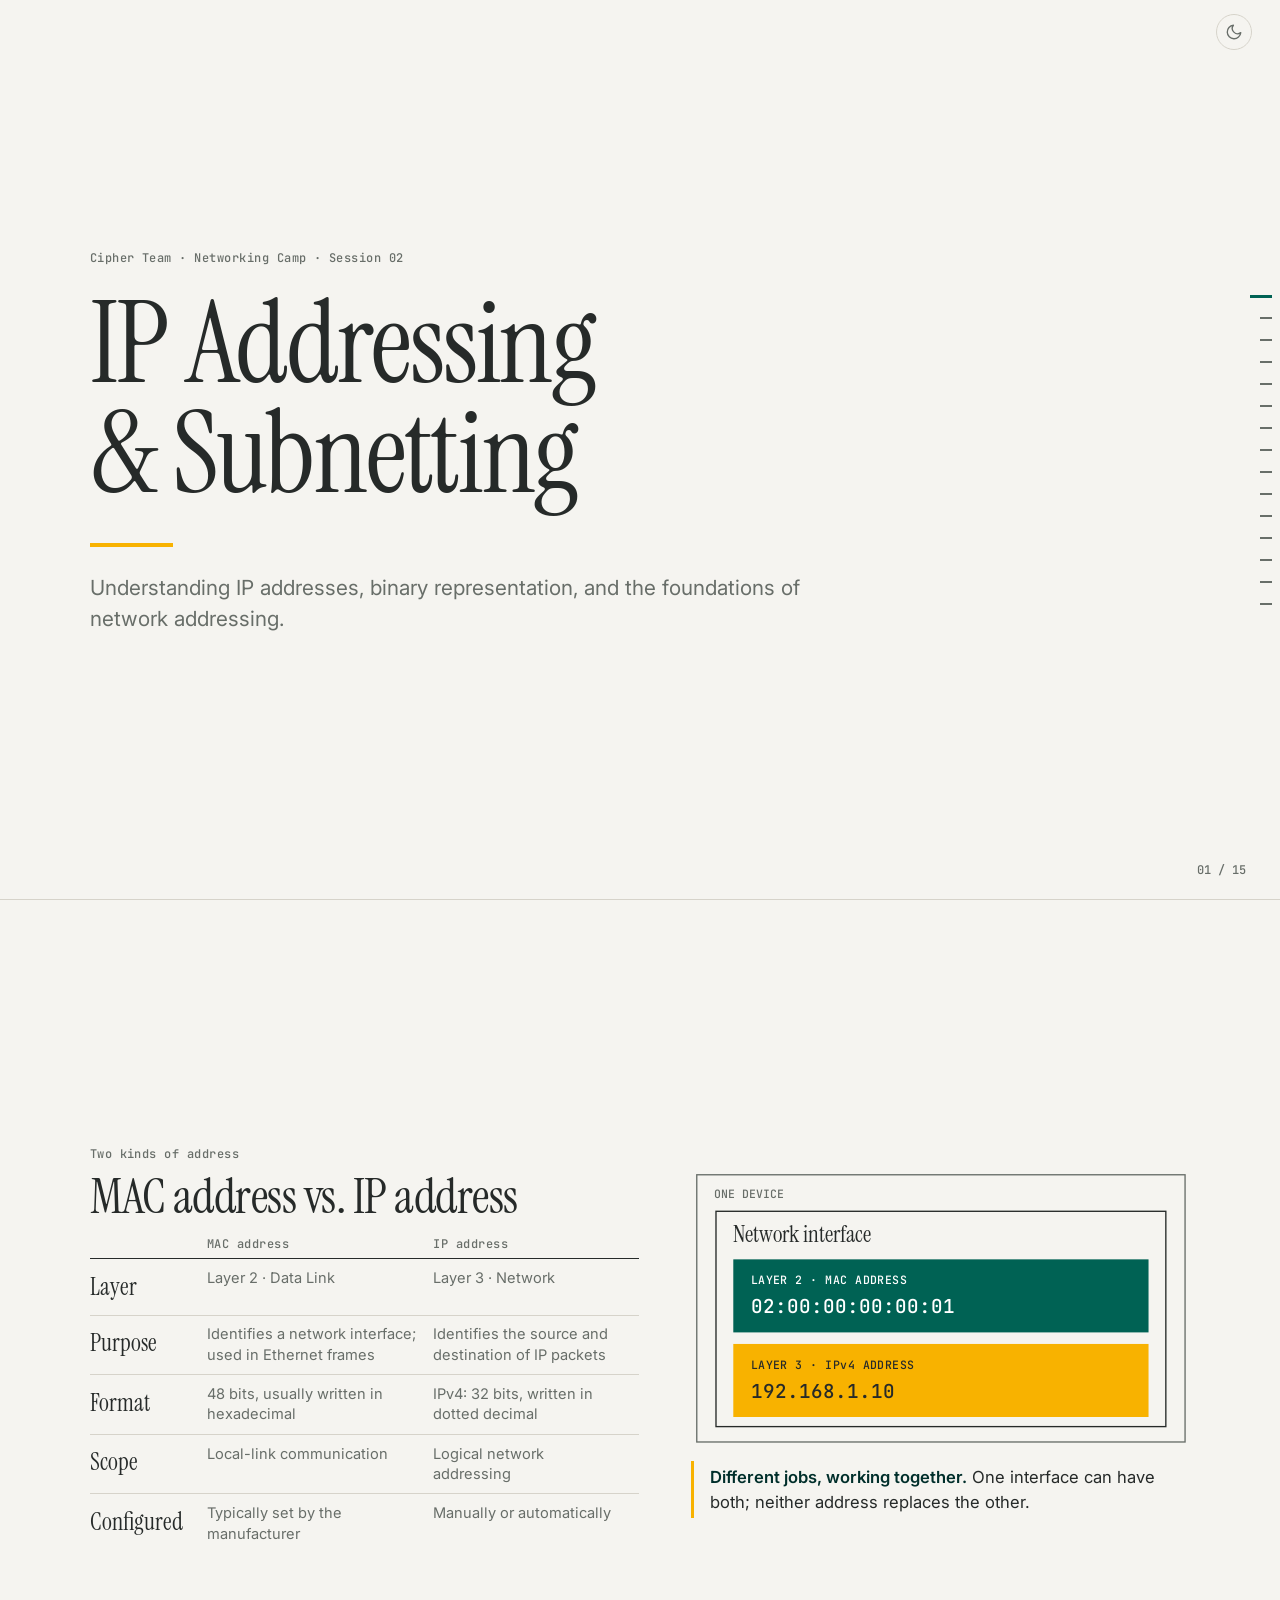
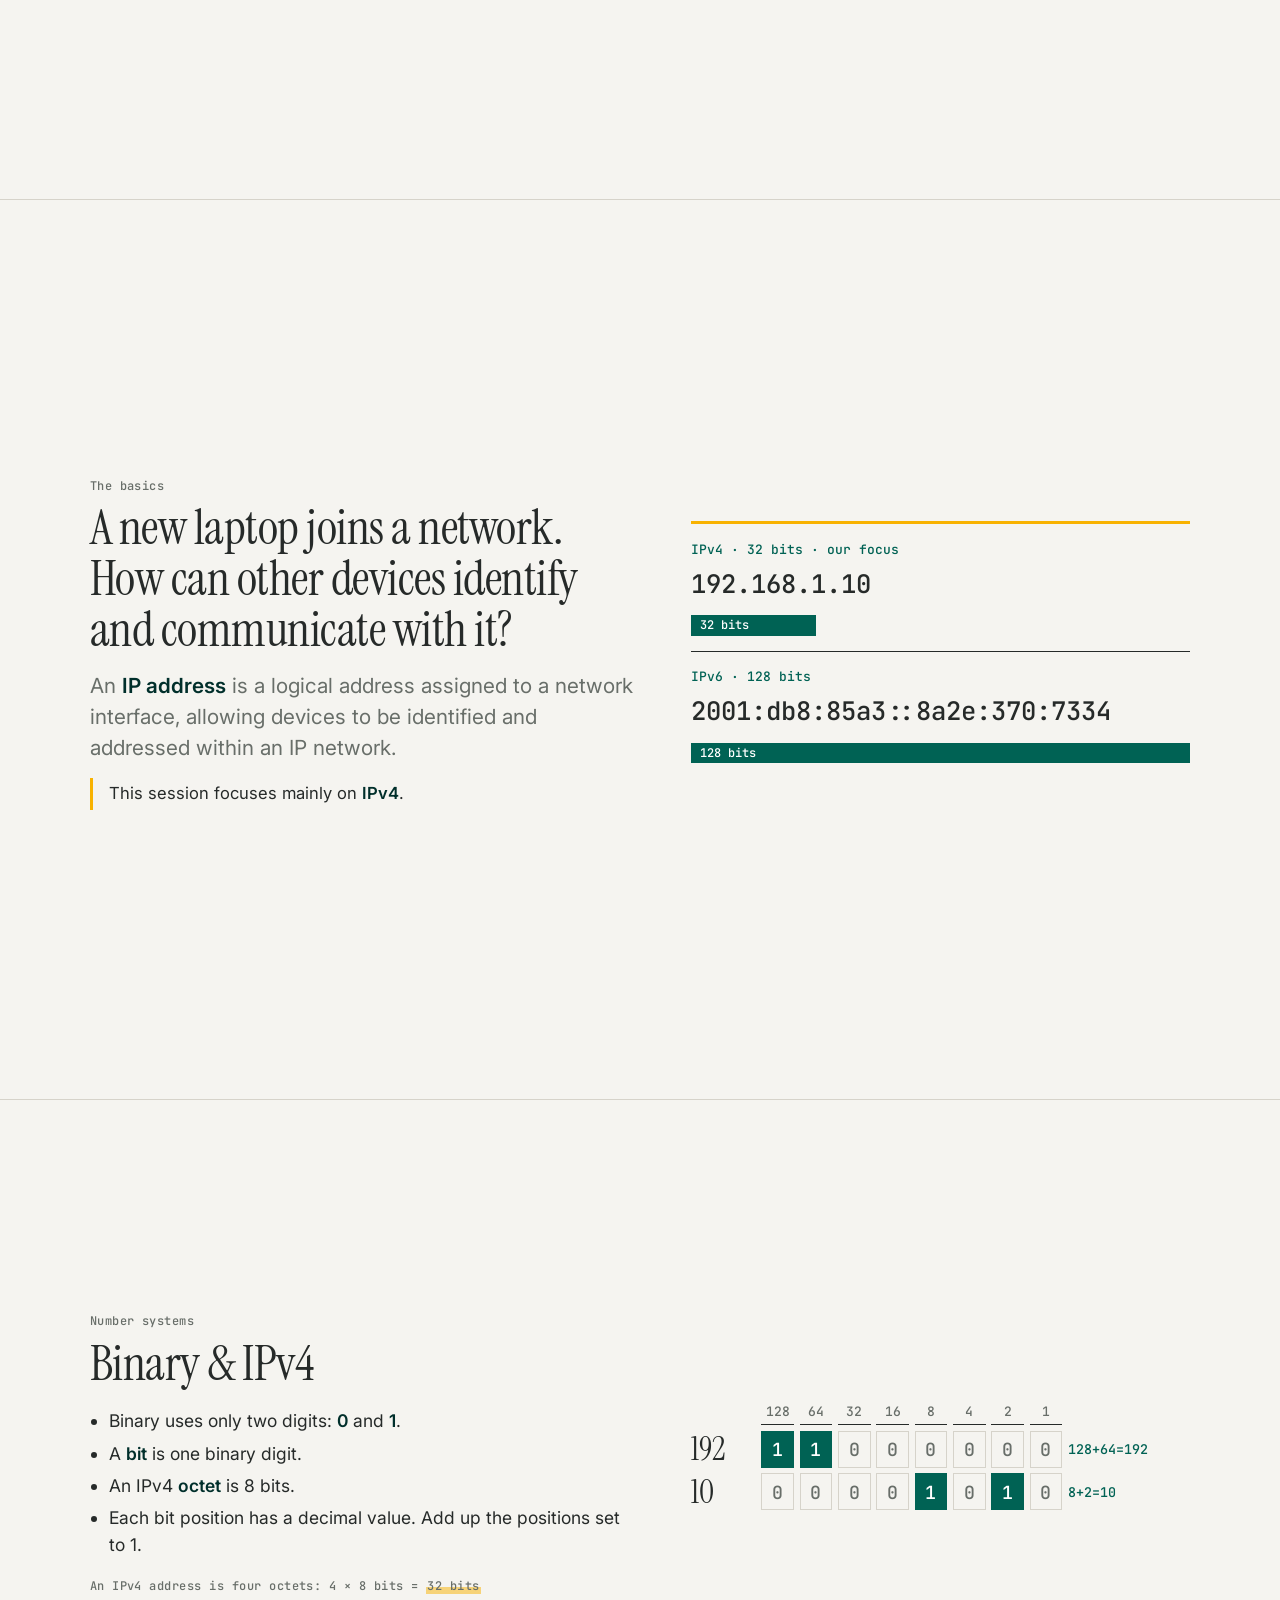
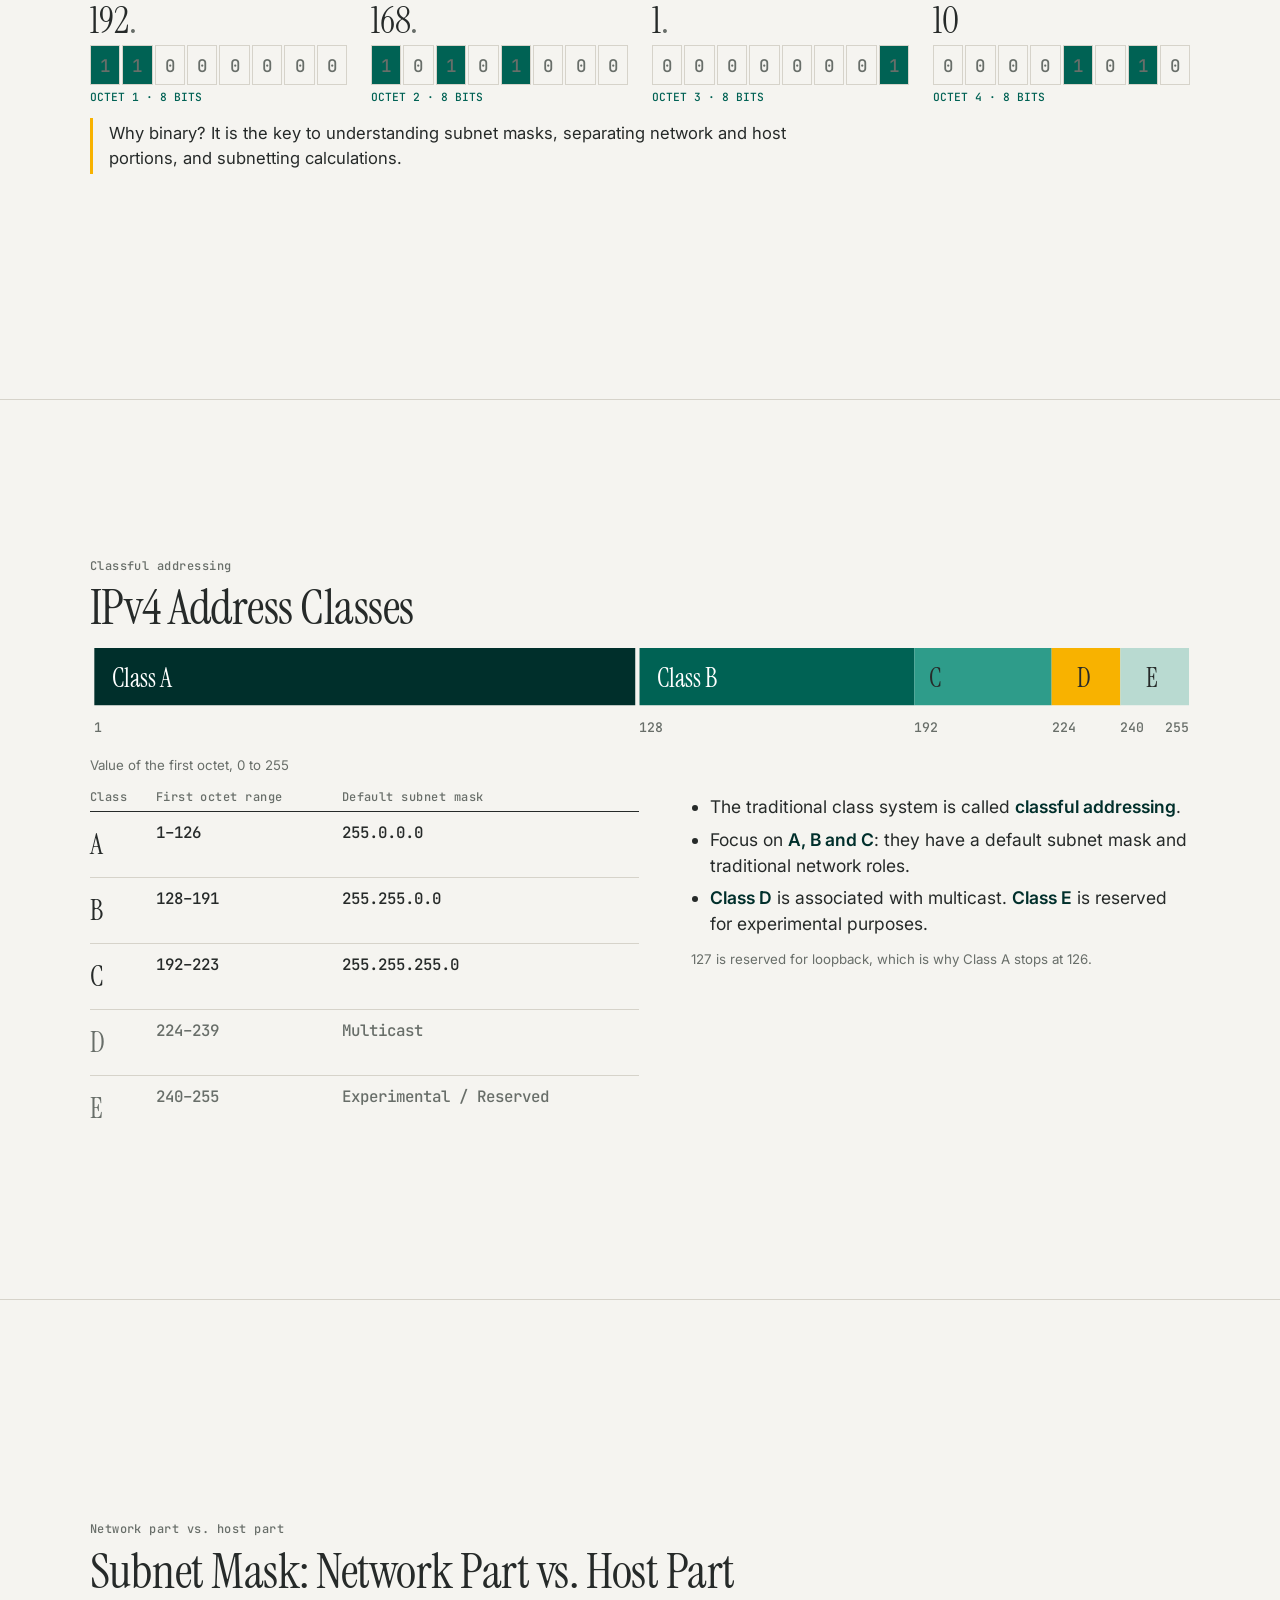
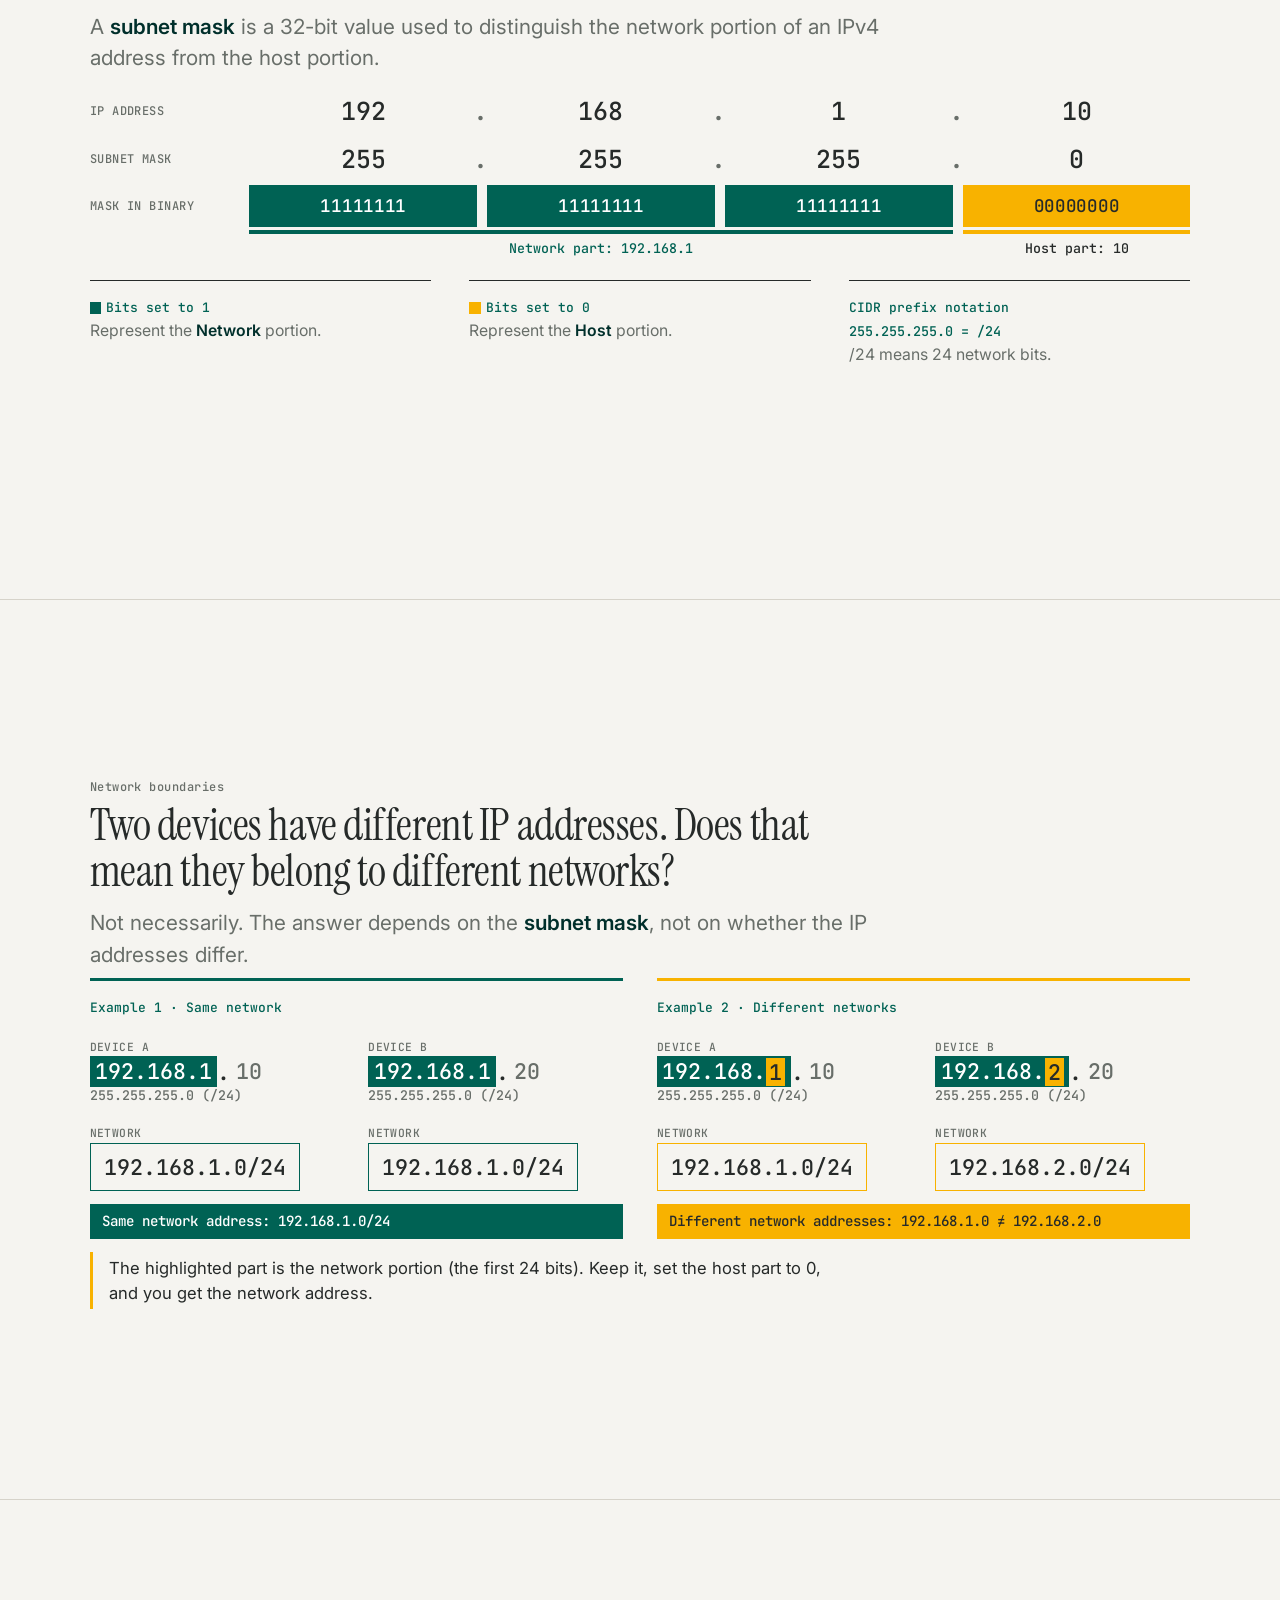
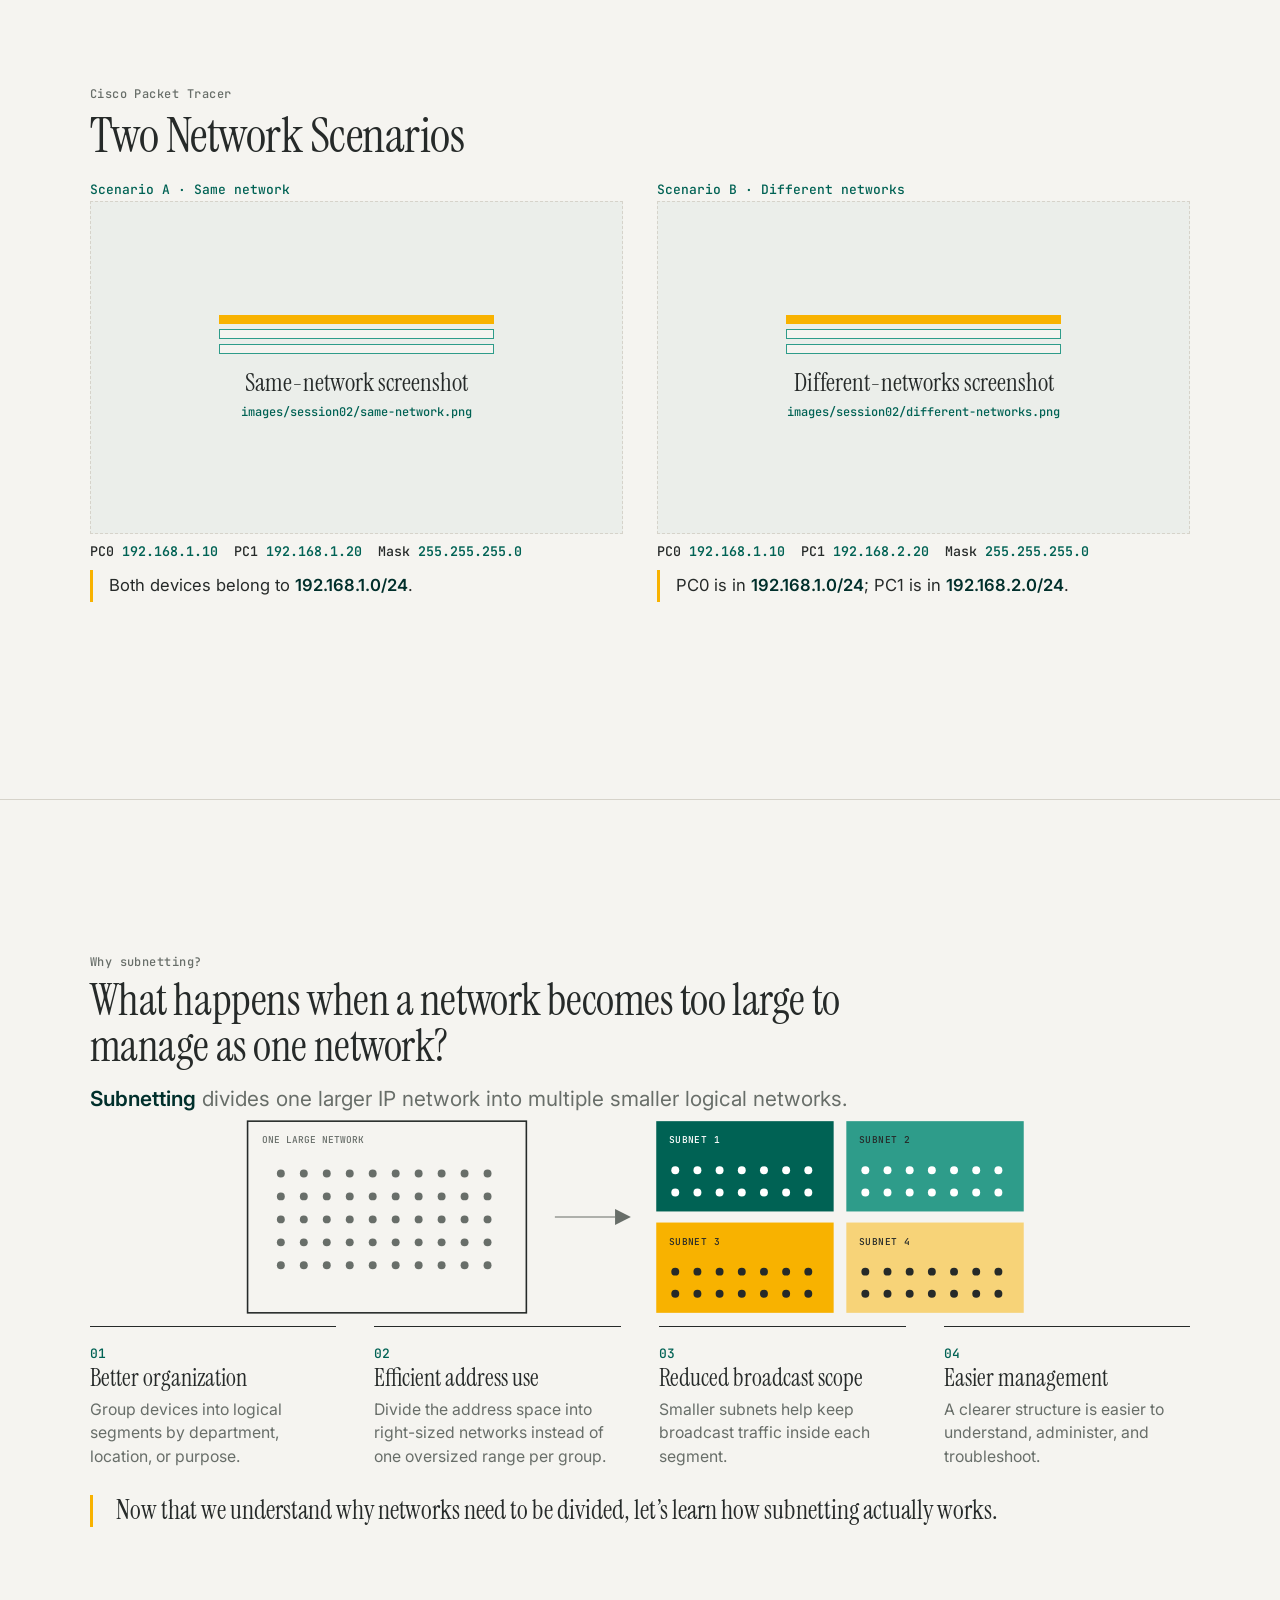
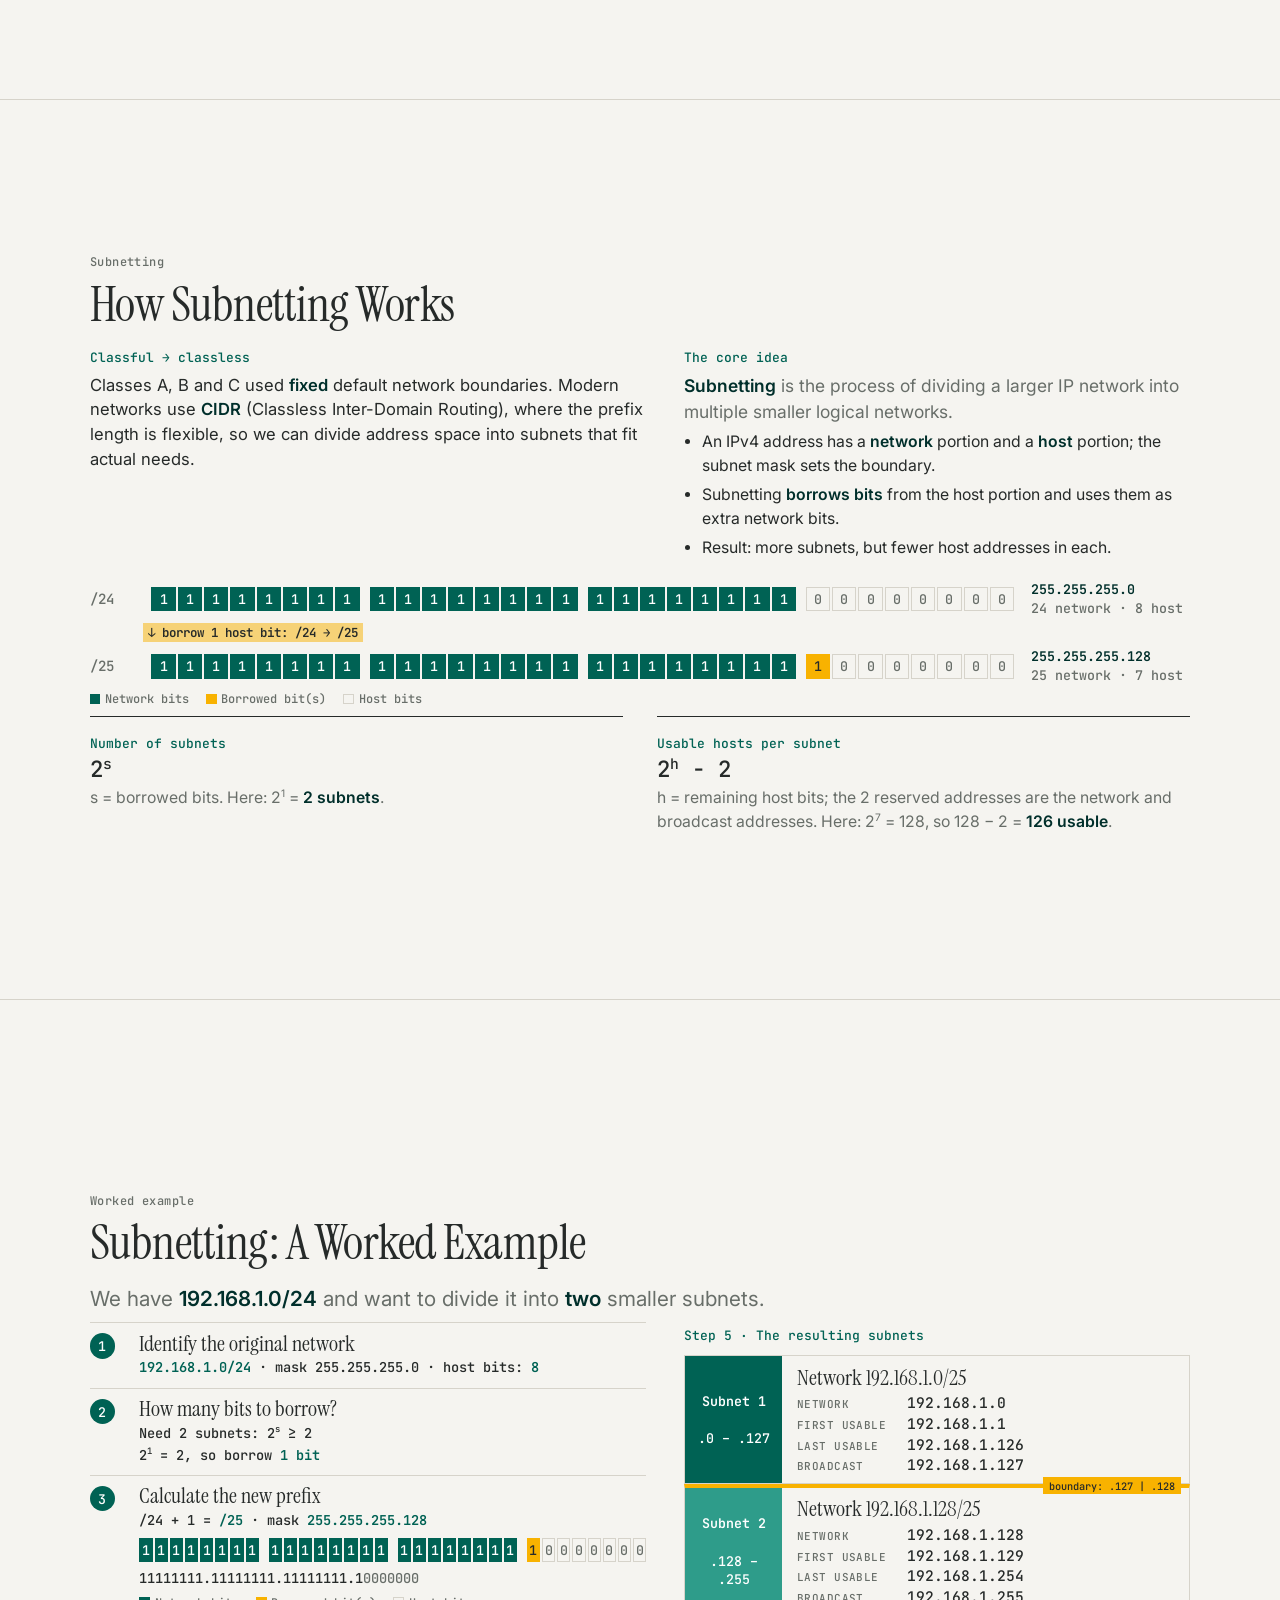
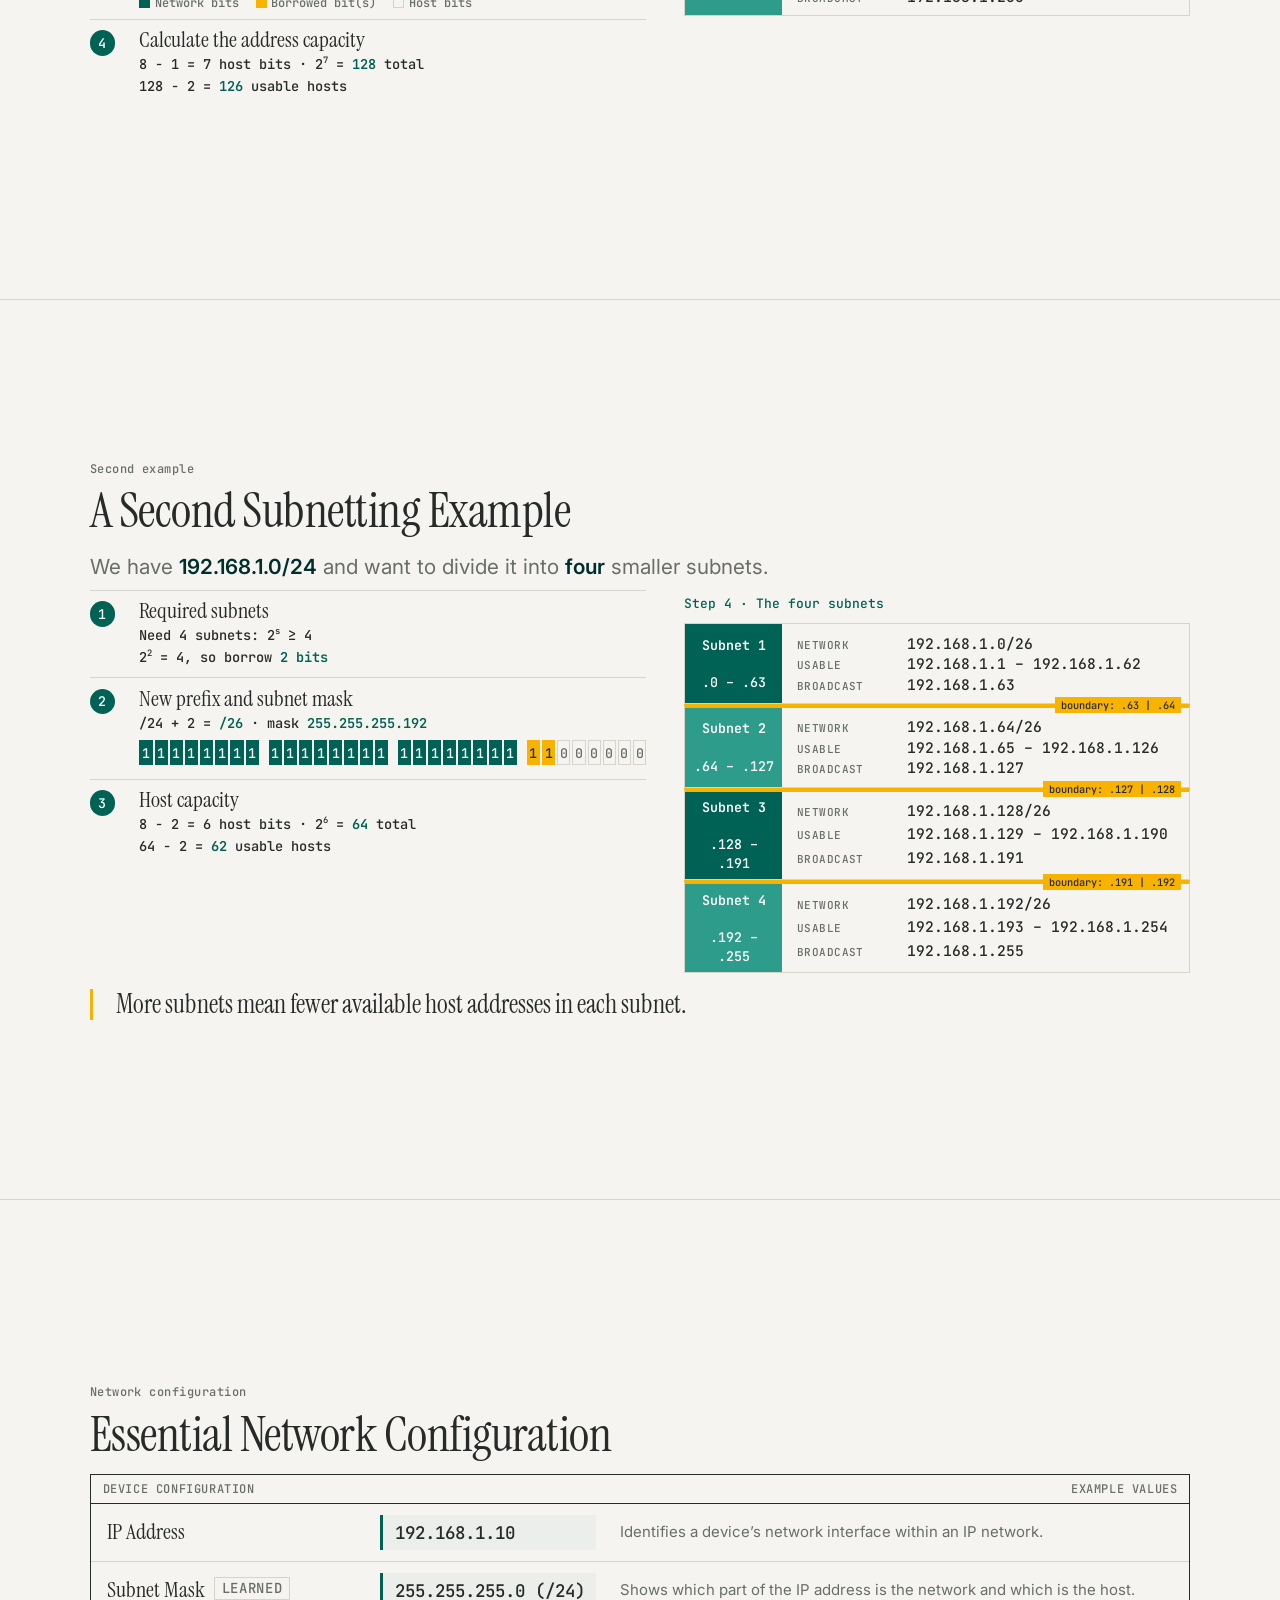
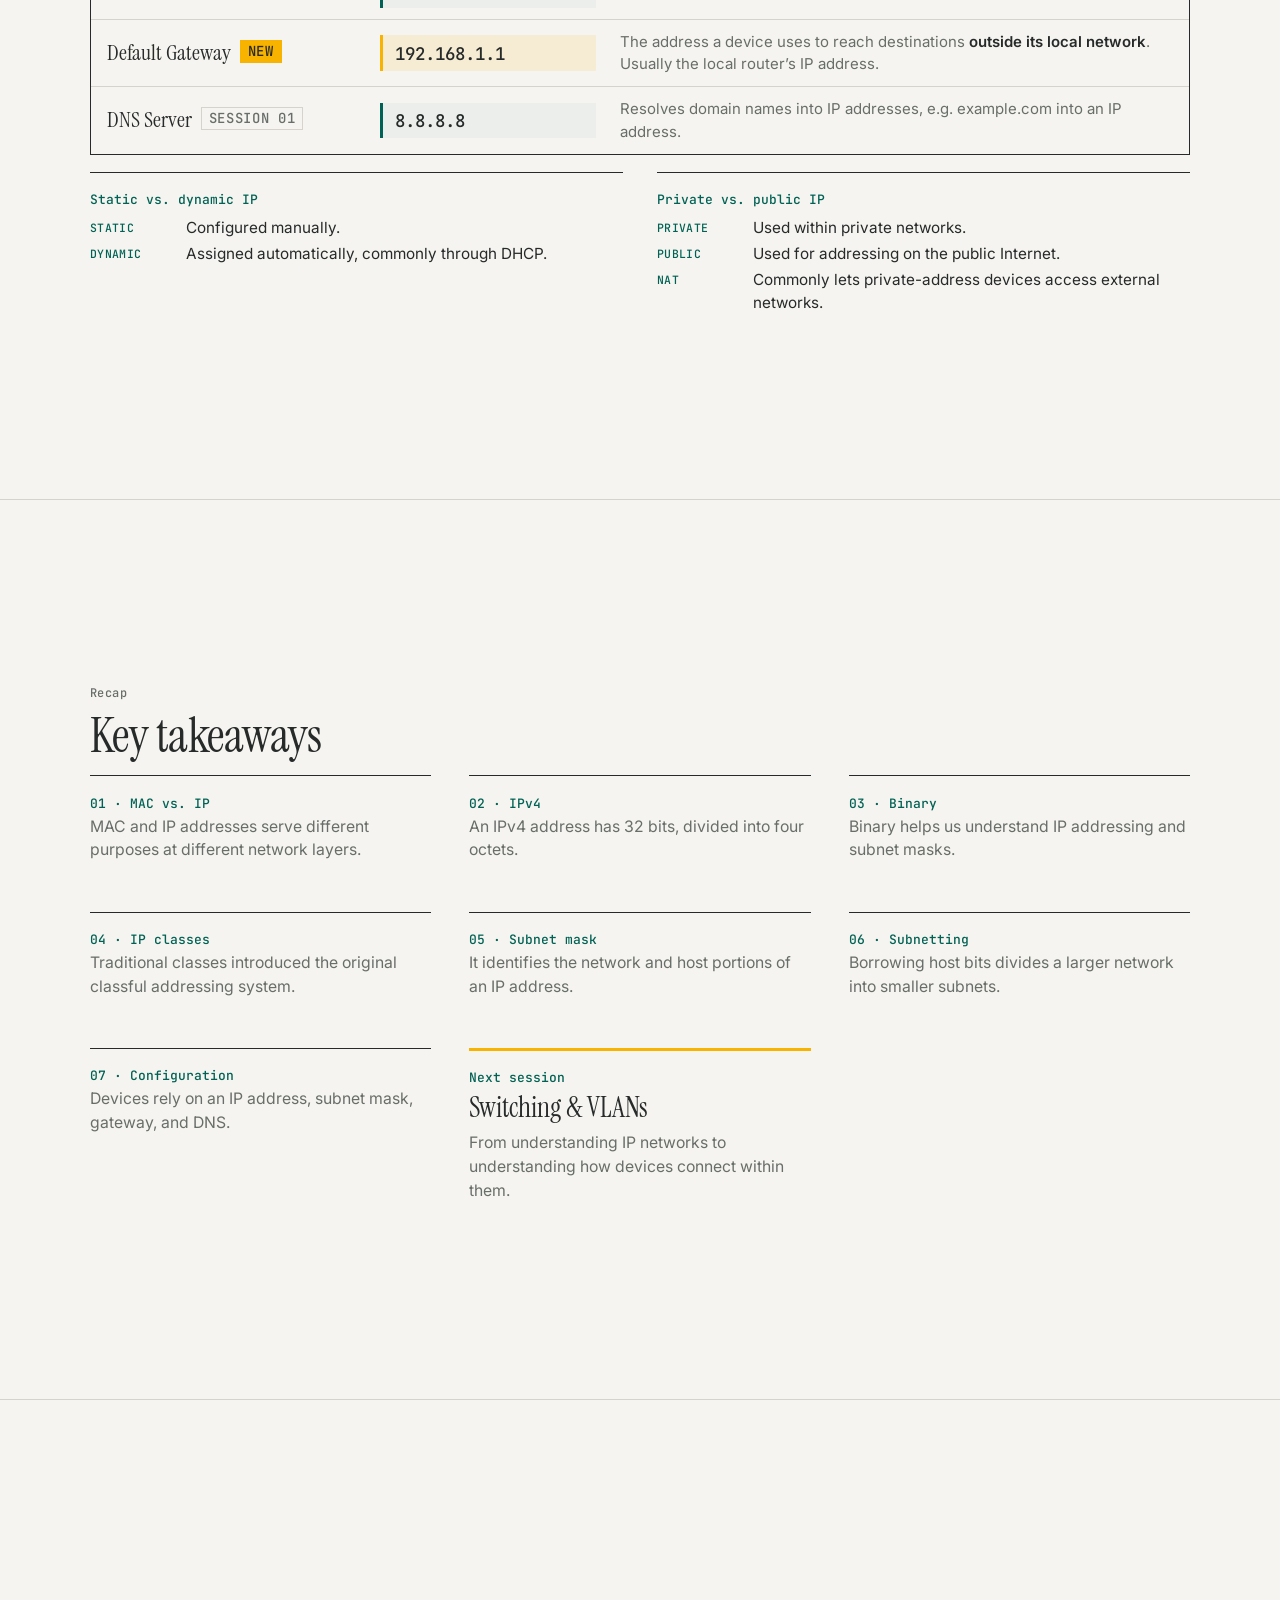
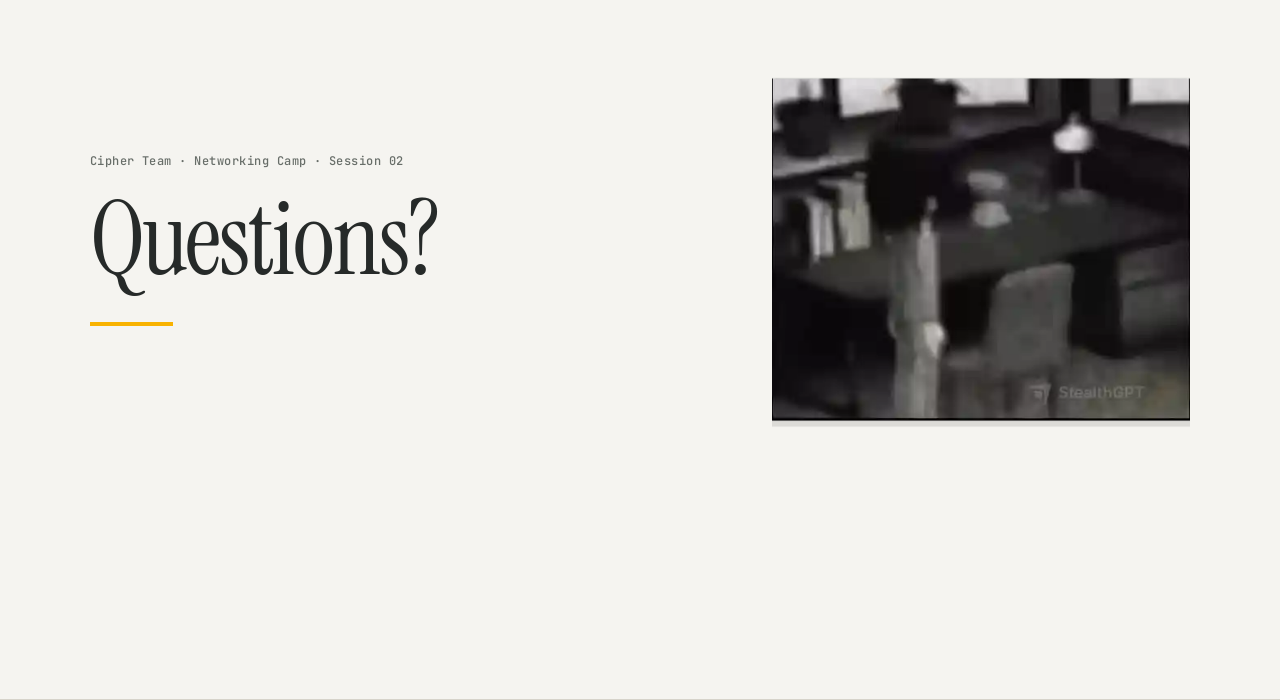
==== commit 5194bacc: "session-2 done ig...." ====
--- a/sessions/session-02.html
+++ b/sessions/session-02.html
@@ -169,6 +169,67 @@
 .ms .sep{grid-column:1/-1;border-top:1px solid var(--line);height:0}
 .key{display:inline-block;width:.9em;height:.9em;vertical-align:-.1em;margin-right:.4em}
 @media(max-width:700px){.ms{grid-template-columns:4.2em repeat(4,1fr);gap:.2em .35em}.ms .bn{font-size:.55em;padding:.7em 0;letter-spacing:0}.ms .v{font-size:1.1em}.ms .br{font-size:.62em}.pv .sum{display:none}.pv{grid-template-columns:3em repeat(8,1fr);min-width:0;font-size:1em}.ms{min-width:0!important}}
+
+/* ===== Session 02: slides 07-09 ===== */
+.nw{border-top:3px solid var(--green);padding-top:.8em}.nw.diff{border-top-color:var(--yellow)}
+.dv{display:grid;grid-template-columns:1fr 1fr;gap:.9em 1.4em;margin:.8em 0}
+.dv .lb{font:500 .68em var(--mono);color:var(--mute);letter-spacing:.04em}
+.dv .ip{font:500 clamp(1rem,1.7vw,1.35rem) var(--mono);white-space:nowrap}
+.dv .mk{font:500 .8em var(--mono);color:var(--mute)}
+.np{background:var(--green);color:var(--on-green);padding:.05em .25em}.np .df{background:var(--yellow);color:var(--on-yellow);padding:0 .15em}
+.hp{color:var(--mute);padding:.05em .25em}
+.na{font:500 clamp(1rem,1.7vw,1.35rem) var(--mono);border:1.5px solid var(--green);padding:.4em .6em;display:inline-block}.na.y{border-color:var(--yellow)}
+.vd{margin-top:.6em;padding:.6em .9em;font:500 .85em var(--mono);background:var(--green);color:var(--on-green)}.vd.y{background:var(--yellow);color:var(--on-yellow)}
+.pc{font:500 .8em var(--mono);color:var(--ink);margin-top:.6em;display:flex;flex-wrap:wrap;gap:.2em 1.2em}.pc b{color:var(--green)}
+.fig.sc{aspect-ratio:16/10;max-height:44vh}
+.tr{font:400 clamp(1.2rem,2vw,1.6rem)/1.25 var(--serif);border-left:3px solid var(--yellow);padding-left:.9em;margin-top:.6em}
+
+/* ===== Session 02: slides 10-12 ===== */
+sup{font-size:.65em;line-height:0}
+.brow{display:flex;align-items:center;gap:1em;margin:.35em 0}
+.brow .bl{flex:0 0 3.2em;font:500 .85em var(--mono);color:var(--mute)}
+.brow .bq{flex:1;display:grid;grid-template-columns:repeat(4,1fr);gap:.6em}
+.brow .bv{flex:0 0 12em;font:500 .8em/1.45 var(--mono);color:var(--ink)}.brow .bv span{color:var(--mute)}
+.brow.sm .bl,.brow.sm .bv{display:none}.brow.sm{overflow-x:auto}.brow.sm .bq{min-width:30em}
+.oc{display:grid;grid-template-columns:repeat(8,1fr);gap:2px}
+.oc i{font-style:normal;text-align:center;padding:.18em 0;border:1px solid var(--line);font:500 .8em var(--mono);color:var(--mute)}
+.oc i.n{background:var(--green);border-color:var(--green);color:var(--on-green)}
+.oc i.b{background:var(--yellow);border-color:var(--yellow);color:var(--on-yellow)}
+.lg{display:flex;flex-wrap:wrap;gap:.3em 1.4em;font:500 .72em var(--mono);color:var(--mute);margin-top:.4em}
+.bo{font:500 .75em var(--mono);color:var(--ink);margin:.2em 0 .2em 4.3em}.bo b{background:var(--hl);color:var(--ink);padding:.05em .4em}
+.fm{font:500 1.35em/1.2 var(--mono);color:var(--ink);margin:.05em 0 .15em}
+.sp{display:grid;grid-template-columns:2.2em 1fr;gap:0 .8em;padding:.5em 0;border-top:1px solid var(--line)}
+.sp>div:last-child,.two>div{min-width:0}
+.sp .sn{font:500 .8em var(--mono);color:var(--on-green);background:var(--green);width:1.9em;height:1.9em;display:flex;align-items:center;justify-content:center;border-radius:50%;margin-top:.15em}
+.sp .sh{font:400 1.3em/1.2 var(--serif);color:var(--ink)}
+.sp .mo{font:500 .82em/1.6 var(--mono);color:var(--ink)}.sp .mo b{color:var(--green)}
+.as{display:grid}
+.ab{position:relative;display:grid;grid-template-columns:5.8em 1fr;border:1px solid var(--line)}
+.ab+.ab{border-top:4px solid var(--yellow)}
+.ab .ar{display:flex;flex-direction:column;justify-content:center;align-items:center;padding:.5em;font:500 .8em/1.4 var(--mono);text-align:center;background:var(--green);color:var(--on-green)}
+.ab:nth-child(even) .ar{background:var(--green-light)}
+.ab .ad{padding:.55em .9em;display:grid;grid-template-columns:6em 1fr;gap:.1em .6em;align-items:baseline}
+.ad .k{font:500 .66em var(--mono);color:var(--mute);letter-spacing:.04em}
+.ad .v{font:500 .88em var(--mono);color:var(--ink);white-space:nowrap}
+.ad .tt{grid-column:1/-1;font:400 1.3em/1.2 var(--serif);color:var(--ink)}
+.ab.bd::before{content:attr(data-b);position:absolute;top:-1.05em;right:.8em;background:var(--yellow);color:var(--on-yellow);font:500 .62em var(--mono);padding:.1em .6em}
+@media(max-width:700px){.ab{grid-template-columns:4.6em 1fr}.ab .ad{grid-template-columns:1fr}.ad .v{font-size:.8em;white-space:normal}}
+
+/* ===== Session 02: slides 13-15 ===== */
+.cfg{border:1.5px solid var(--ink);margin:.4em 0 1em}
+.cfg .ch{display:flex;justify-content:space-between;padding:.5em 1em;border-bottom:1.5px solid var(--ink);font:500 .72em var(--mono);color:var(--mute);letter-spacing:.05em;text-transform:uppercase}
+.cfg .cr{display:grid;grid-template-columns:15em 13em 1fr;gap:.3em 1.4em;align-items:center;padding:.65em 1em;border-top:1px solid var(--line)}
+.cfg .ch+.cr{border-top:0}
+.cfg .cn{font:400 1.35em/1.1 var(--serif);color:var(--ink)}
+.cfg .cv{font:500 1.05em var(--mono);color:var(--ink);background:var(--ph);border-left:3px solid var(--green);padding:.35em .7em;white-space:nowrap}
+.cfg .cr.nw2 .cv{border-left-color:var(--yellow);background:var(--sph)}
+.cfg .cd{font-size:.9em;color:var(--mute)}.cfg .cd b{color:var(--ink)}
+.cfg .tg{font:500 .62em var(--mono);letter-spacing:.05em;text-transform:uppercase;border:1px solid var(--line);padding:.1em .5em;margin-left:.6em;vertical-align:.25em;color:var(--mute)}
+.cfg .cr.nw2 .tg{background:var(--yellow);border-color:var(--yellow);color:var(--on-yellow)}
+.pr{display:grid;grid-template-columns:5.5em 1fr;gap:.2em .8em;margin-top:.4em;font-size:.92em}
+.pr .k{font:500 .75em var(--mono);color:var(--green);letter-spacing:.04em;padding-top:.25em}
+.nx{border-top:3px solid var(--yellow)!important}.nx .nm2{font:400 1.7em/1.1 var(--serif);color:var(--ink);margin:.1em 0 .3em}
+@media(max-width:800px){.cfg .cr{grid-template-columns:1fr}.cfg .cv{white-space:normal}}
 </style>
 </head>
 <body>
@@ -273,6 +334,131 @@
 <div class="c"><span class="t"><span class="key" style="background:var(--yellow)"></span>Bits set to 0</span><p>Represent the <b>Host</b> portion.</p></div>
 <div class="c"><span class="t">CIDR prefix notation</span><p><code>255.255.255.0 = /24</code><br>/24 means 24 network bits.</p></div>
 </div></div></section>
+
+<!-- 07 Same network? -->
+<section class="s cp" aria-label="Are these devices on the same network"><div class="in">
+<span class="m rv">Network boundaries</span><h2 class="rv q" style="font-size:clamp(1.8rem,3.4vw,2.9rem)">Two devices have different IP addresses. Does that mean they belong to different networks?</h2>
+<p class="lead rv" style="margin-bottom:.4em">Not necessarily. The answer depends on the <b>subnet mask</b>, not on whether the IP addresses differ.</p>
+<div class="g rv" style="grid-template-columns:repeat(auto-fit,minmax(300px,1fr));gap:2em">
+<div class="nw"><span class="t">Example 1 · Same network</span>
+<div class="dv">
+<div><span class="lb">DEVICE A</span><div class="ip"><span class="np">192.168.1</span>.<span class="hp">10</span></div><div class="mk">255.255.255.0 (/24)</div></div>
+<div><span class="lb">DEVICE B</span><div class="ip"><span class="np">192.168.1</span>.<span class="hp">20</span></div><div class="mk">255.255.255.0 (/24)</div></div>
+<div><span class="lb">NETWORK</span><br><span class="na">192.168.1.0/24</span></div>
+<div><span class="lb">NETWORK</span><br><span class="na">192.168.1.0/24</span></div></div>
+<div class="vd">Same network address: 192.168.1.0/24</div></div>
+<div class="nw diff"><span class="t">Example 2 · Different networks</span>
+<div class="dv">
+<div><span class="lb">DEVICE A</span><div class="ip"><span class="np">192.168.<span class="df">1</span></span>.<span class="hp">10</span></div><div class="mk">255.255.255.0 (/24)</div></div>
+<div><span class="lb">DEVICE B</span><div class="ip"><span class="np">192.168.<span class="df">2</span></span>.<span class="hp">20</span></div><div class="mk">255.255.255.0 (/24)</div></div>
+<div><span class="lb">NETWORK</span><br><span class="na y">192.168.1.0/24</span></div>
+<div><span class="lb">NETWORK</span><br><span class="na y">192.168.2.0/24</span></div></div>
+<div class="vd y">Different network addresses: 192.168.1.0 ≠ 192.168.2.0</div></div>
+</div>
+<p class="note rv">The highlighted part is the network portion (the first 24 bits). Keep it, set the host part to 0, and you get the network address.</p>
+</div></section>
+
+<!-- 08 Two scenarios -->
+<section class="s cp" aria-label="Two network scenarios"><div class="in">
+<span class="m rv">Cisco Packet Tracer</span><h2 class="rv">Two Network Scenarios</h2>
+<div class="g rv" style="grid-template-columns:repeat(auto-fit,minmax(300px,1fr));gap:2em;margin-top:.4em">
+<div><span class="t">Scenario A · Same network</span>
+<!-- SCREENSHOT A: place the Packet Tracer image at images/session02/same-network.png -->
+<figure class="fig sc">
+<img src="images/session02/same-network.png" alt="Packet Tracer: PC0 and PC1 configured in the same network 192.168.1.0/24" onload="this.parentNode.classList.add('ok')" onerror="this.parentNode.classList.remove('ok')">
+<div class="ph" aria-hidden="true"><div class="bars"><i></i><i></i><i></i></div><span class="pt">Same-network screenshot</span><span class="pp">images/session02/same-network.png</span></div></figure>
+<div class="pc"><span>PC0 <b>192.168.1.10</b></span><span>PC1 <b>192.168.1.20</b></span><span>Mask <b>255.255.255.0</b></span></div>
+<p class="note" style="margin-top:.6em">Both devices belong to <b>192.168.1.0/24</b>.</p></div>
+<div><span class="t">Scenario B · Different networks</span>
+<!-- SCREENSHOT B: place the Packet Tracer image at images/session02/different-networks.png -->
+<figure class="fig sc">
+<img src="images/session02/different-networks.png" alt="Packet Tracer: PC0 and PC1 configured in different networks 192.168.1.0/24 and 192.168.2.0/24" onload="this.parentNode.classList.add('ok')" onerror="this.parentNode.classList.remove('ok')">
+<div class="ph" aria-hidden="true"><div class="bars"><i></i><i></i><i></i></div><span class="pt">Different-networks screenshot</span><span class="pp">images/session02/different-networks.png</span></div></figure>
+<div class="pc"><span>PC0 <b>192.168.1.10</b></span><span>PC1 <b>192.168.2.20</b></span><span>Mask <b>255.255.255.0</b></span></div>
+<p class="note" style="margin-top:.6em">PC0 is in <b>192.168.1.0/24</b>; PC1 is in <b>192.168.2.0/24</b>.</p></div>
+</div></div></section>
+
+<!-- 09 Why subnetting -->
+<section class="s cp" aria-label="Why do we need subnetting"><div class="in">
+<span class="m rv">Why subnetting?</span><h2 class="rv q" style="font-size:clamp(1.8rem,3.4vw,2.9rem)">What happens when a network becomes too large to manage as one network?</h2>
+<p class="lead rv" style="margin:0 0 .2em"><b>Subnetting</b> divides one larger IP network into multiple smaller logical networks.</p>
+<svg class="dg rv" viewBox="0 0 1000 250" role="img" aria-labelledby="sn-t sn-d" style="max-height:22vh"><title id="sn-t">One large network divided into four smaller networks</title><desc id="sn-d">A single large network container on the left, an arrow, and four smaller network containers on the right.</desc><rect class="cn" x="4" y="4" width="352" height="242" style="stroke:var(--ink);stroke-width:2"/><text class="hd" x="22" y="32">ONE LARGE NETWORK</text><circle cx="46" cy="70" r="5" style="fill:var(--mute)"/><circle cx="75" cy="70" r="5" style="fill:var(--mute)"/><circle cx="104" cy="70" r="5" style="fill:var(--mute)"/><circle cx="133" cy="70" r="5" style="fill:var(--mute)"/><circle cx="162" cy="70" r="5" style="fill:var(--mute)"/><circle cx="191" cy="70" r="5" style="fill:var(--mute)"/><circle cx="220" cy="70" r="5" style="fill:var(--mute)"/><circle cx="249" cy="70" r="5" style="fill:var(--mute)"/><circle cx="278" cy="70" r="5" style="fill:var(--mute)"/><circle cx="307" cy="70" r="5" style="fill:var(--mute)"/><circle cx="46" cy="99" r="5" style="fill:var(--mute)"/><circle cx="75" cy="99" r="5" style="fill:var(--mute)"/><circle cx="104" cy="99" r="5" style="fill:var(--mute)"/><circle cx="133" cy="99" r="5" style="fill:var(--mute)"/><circle cx="162" cy="99" r="5" style="fill:var(--mute)"/><circle cx="191" cy="99" r="5" style="fill:var(--mute)"/><circle cx="220" cy="99" r="5" style="fill:var(--mute)"/><circle cx="249" cy="99" r="5" style="fill:var(--mute)"/><circle cx="278" cy="99" r="5" style="fill:var(--mute)"/><circle cx="307" cy="99" r="5" style="fill:var(--mute)"/><circle cx="46" cy="128" r="5" style="fill:var(--mute)"/><circle cx="75" cy="128" r="5" style="fill:var(--mute)"/><circle cx="104" cy="128" r="5" style="fill:var(--mute)"/><circle cx="133" cy="128" r="5" style="fill:var(--mute)"/><circle cx="162" cy="128" r="5" style="fill:var(--mute)"/><circle cx="191" cy="128" r="5" style="fill:var(--mute)"/><circle cx="220" cy="128" r="5" style="fill:var(--mute)"/><circle cx="249" cy="128" r="5" style="fill:var(--mute)"/><circle cx="278" cy="128" r="5" style="fill:var(--mute)"/><circle cx="307" cy="128" r="5" style="fill:var(--mute)"/><circle cx="46" cy="157" r="5" style="fill:var(--mute)"/><circle cx="75" cy="157" r="5" style="fill:var(--mute)"/><circle cx="104" cy="157" r="5" style="fill:var(--mute)"/><circle cx="133" cy="157" r="5" style="fill:var(--mute)"/><circle cx="162" cy="157" r="5" style="fill:var(--mute)"/><circle cx="191" cy="157" r="5" style="fill:var(--mute)"/><circle cx="220" cy="157" r="5" style="fill:var(--mute)"/><circle cx="249" cy="157" r="5" style="fill:var(--mute)"/><circle cx="278" cy="157" r="5" style="fill:var(--mute)"/><circle cx="307" cy="157" r="5" style="fill:var(--mute)"/><circle cx="46" cy="186" r="5" style="fill:var(--mute)"/><circle cx="75" cy="186" r="5" style="fill:var(--mute)"/><circle cx="104" cy="186" r="5" style="fill:var(--mute)"/><circle cx="133" cy="186" r="5" style="fill:var(--mute)"/><circle cx="162" cy="186" r="5" style="fill:var(--mute)"/><circle cx="191" cy="186" r="5" style="fill:var(--mute)"/><circle cx="220" cy="186" r="5" style="fill:var(--mute)"/><circle cx="249" cy="186" r="5" style="fill:var(--mute)"/><circle cx="278" cy="186" r="5" style="fill:var(--mute)"/><circle cx="307" cy="186" r="5" style="fill:var(--mute)"/><path class="cn" d="M392 125 H468"/><polygon points="468,115 488,125 468,135" style="fill:var(--mute)"/><rect class="l6" x="520" y="4" width="224" height="114"/><text class="ml k6" x="536" y="32">SUBNET 1</text><rect class="l5" x="760" y="4" width="224" height="114"/><text class="ml k5" x="776" y="32">SUBNET 2</text><rect class="l4" x="520" y="132" width="224" height="114"/><text class="ml k4" x="536" y="160">SUBNET 3</text><rect class="l3" x="760" y="132" width="224" height="114"/><text class="ml k3" x="776" y="160">SUBNET 4</text><circle cx="544" cy="66" r="5" style="fill:var(--on-green)"/><circle cx="572" cy="66" r="5" style="fill:var(--on-green)"/><circle cx="600" cy="66" r="5" style="fill:var(--on-green)"/><circle cx="628" cy="66" r="5" style="fill:var(--on-green)"/><circle cx="656" cy="66" r="5" style="fill:var(--on-green)"/><circle cx="684" cy="66" r="5" style="fill:var(--on-green)"/><circle cx="712" cy="66" r="5" style="fill:var(--on-green)"/><circle cx="544" cy="94" r="5" style="fill:var(--on-green)"/><circle cx="572" cy="94" r="5" style="fill:var(--on-green)"/><circle cx="600" cy="94" r="5" style="fill:var(--on-green)"/><circle cx="628" cy="94" r="5" style="fill:var(--on-green)"/><circle cx="656" cy="94" r="5" style="fill:var(--on-green)"/><circle cx="684" cy="94" r="5" style="fill:var(--on-green)"/><circle cx="712" cy="94" r="5" style="fill:var(--on-green)"/><circle cx="784" cy="66" r="5" style="fill:var(--on-green)"/><circle cx="812" cy="66" r="5" style="fill:var(--on-green)"/><circle cx="840" cy="66" r="5" style="fill:var(--on-green)"/><circle cx="868" cy="66" r="5" style="fill:var(--on-green)"/><circle cx="896" cy="66" r="5" style="fill:var(--on-green)"/><circle cx="924" cy="66" r="5" style="fill:var(--on-green)"/><circle cx="952" cy="66" r="5" style="fill:var(--on-green)"/><circle cx="784" cy="94" r="5" style="fill:var(--on-green)"/><circle cx="812" cy="94" r="5" style="fill:var(--on-green)"/><circle cx="840" cy="94" r="5" style="fill:var(--on-green)"/><circle cx="868" cy="94" r="5" style="fill:var(--on-green)"/><circle cx="896" cy="94" r="5" style="fill:var(--on-green)"/><circle cx="924" cy="94" r="5" style="fill:var(--on-green)"/><circle cx="952" cy="94" r="5" style="fill:var(--on-green)"/><circle cx="544" cy="194" r="5" style="fill:var(--on-yellow)"/><circle cx="572" cy="194" r="5" style="fill:var(--on-yellow)"/><circle cx="600" cy="194" r="5" style="fill:var(--on-yellow)"/><circle cx="628" cy="194" r="5" style="fill:var(--on-yellow)"/><circle cx="656" cy="194" r="5" style="fill:var(--on-yellow)"/><circle cx="684" cy="194" r="5" style="fill:var(--on-yellow)"/><circle cx="712" cy="194" r="5" style="fill:var(--on-yellow)"/><circle cx="544" cy="222" r="5" style="fill:var(--on-yellow)"/><circle cx="572" cy="222" r="5" style="fill:var(--on-yellow)"/><circle cx="600" cy="222" r="5" style="fill:var(--on-yellow)"/><circle cx="628" cy="222" r="5" style="fill:var(--on-yellow)"/><circle cx="656" cy="222" r="5" style="fill:var(--on-yellow)"/><circle cx="684" cy="222" r="5" style="fill:var(--on-yellow)"/><circle cx="712" cy="222" r="5" style="fill:var(--on-yellow)"/><circle cx="784" cy="194" r="5" style="fill:var(--ink)"/><circle cx="812" cy="194" r="5" style="fill:var(--ink)"/><circle cx="840" cy="194" r="5" style="fill:var(--ink)"/><circle cx="868" cy="194" r="5" style="fill:var(--ink)"/><circle cx="896" cy="194" r="5" style="fill:var(--ink)"/><circle cx="924" cy="194" r="5" style="fill:var(--ink)"/><circle cx="952" cy="194" r="5" style="fill:var(--ink)"/><circle cx="784" cy="222" r="5" style="fill:var(--ink)"/><circle cx="812" cy="222" r="5" style="fill:var(--ink)"/><circle cx="840" cy="222" r="5" style="fill:var(--ink)"/><circle cx="868" cy="222" r="5" style="fill:var(--ink)"/><circle cx="896" cy="222" r="5" style="fill:var(--ink)"/><circle cx="924" cy="222" r="5" style="fill:var(--ink)"/><circle cx="952" cy="222" r="5" style="fill:var(--ink)"/></svg>
+<div class="g rv" style="grid-template-columns:repeat(auto-fit,minmax(210px,1fr));margin-top:.6em"><div class="c"><span class="t">01</span><h3>Better organization</h3><p>Group devices into logical segments by department, location, or purpose.</p></div><div class="c"><span class="t">02</span><h3>Efficient address use</h3><p>Divide the address space into right-sized networks instead of one oversized range per group.</p></div><div class="c"><span class="t">03</span><h3>Reduced broadcast scope</h3><p>Smaller subnets help keep broadcast traffic inside each segment.</p></div><div class="c"><span class="t">04</span><h3>Easier management</h3><p>A clearer structure is easier to understand, administer, and troubleshoot.</p></div></div>
+<p class="tr rv">Now that we understand why networks need to be divided, let’s learn how subnetting actually works.</p>
+</div></section>
+
+<!-- 10 How subnetting works -->
+<section class="s cp" aria-label="How subnetting works"><div class="in">
+<span class="m rv">Subnetting</span><h2 class="rv">How Subnetting Works</h2>
+<div class="two" style="align-items:start;gap:3vw">
+<div class="rv"><span class="t">Classful → classless</span>
+<p style="margin:.2em 0 0">Classes A, B and C used <b>fixed</b> default network boundaries. Modern networks use <b>CIDR</b> (Classless Inter-Domain Routing), where the prefix length is flexible, so we can divide address space into subnets that fit actual needs.</p></div>
+<div class="rv"><span class="t">The core idea</span>
+<p class="lead" style="margin:.2em 0 .3em;font-size:1.05em"><b>Subnetting</b> is the process of dividing a larger IP network into multiple smaller logical networks.</p>
+<ul class="ul" style="font-size:.95em;color:var(--ink)"><li>An IPv4 address has a <b>network</b> portion and a <b>host</b> portion; the subnet mask sets the boundary.</li>
+<li>Subnetting <b>borrows bits</b> from the host portion and uses them as extra network bits.</li>
+<li>Result: more subnets, but fewer host addresses in each.</li></ul></div></div>
+<div class="pvw rv" style="margin-top:.5em"><div style="min-width:38em">
+<div class="brow"><span class="bl">/24</span><div class="bq" role="img" aria-label="/24 mask: 24 ones then 8 zeros"><div class="oc"><i class="n">1</i><i class="n">1</i><i class="n">1</i><i class="n">1</i><i class="n">1</i><i class="n">1</i><i class="n">1</i><i class="n">1</i></div><div class="oc"><i class="n">1</i><i class="n">1</i><i class="n">1</i><i class="n">1</i><i class="n">1</i><i class="n">1</i><i class="n">1</i><i class="n">1</i></div><div class="oc"><i class="n">1</i><i class="n">1</i><i class="n">1</i><i class="n">1</i><i class="n">1</i><i class="n">1</i><i class="n">1</i><i class="n">1</i></div><div class="oc"><i>0</i><i>0</i><i>0</i><i>0</i><i>0</i><i>0</i><i>0</i><i>0</i></div></div><span class="bv"><b>255.255.255.0</b><br><span>24 network · 8 host</span></span></div>
+<div class="bo"><b>↓ borrow 1 host bit: /24 → /25</b></div>
+<div class="brow"><span class="bl">/25</span><div class="bq" role="img" aria-label="/25 mask: 24 ones, one borrowed bit, 7 zeros"><div class="oc"><i class="n">1</i><i class="n">1</i><i class="n">1</i><i class="n">1</i><i class="n">1</i><i class="n">1</i><i class="n">1</i><i class="n">1</i></div><div class="oc"><i class="n">1</i><i class="n">1</i><i class="n">1</i><i class="n">1</i><i class="n">1</i><i class="n">1</i><i class="n">1</i><i class="n">1</i></div><div class="oc"><i class="n">1</i><i class="n">1</i><i class="n">1</i><i class="n">1</i><i class="n">1</i><i class="n">1</i><i class="n">1</i><i class="n">1</i></div><div class="oc"><i class="b">1</i><i>0</i><i>0</i><i>0</i><i>0</i><i>0</i><i>0</i><i>0</i></div></div><span class="bv"><b>255.255.255.128</b><br><span>25 network · 7 host</span></span></div>
+<div class="lg"><span><span class="key" style="background:var(--green)"></span>Network bits</span><span><span class="key" style="background:var(--yellow)"></span>Borrowed bit(s)</span><span><span class="key" style="border:1px solid var(--line)"></span>Host bits</span></div></div></div>
+<div class="g rv" style="grid-template-columns:repeat(auto-fit,minmax(280px,1fr));gap:2em;margin-top:.5em">
+<div class="c"><span class="t">Number of subnets</span><div class="fm">2<sup>s</sup></div><p>s = borrowed bits. Here: 2<sup>1</sup> = <b>2 subnets</b>.</p></div>
+<div class="c"><span class="t">Usable hosts per subnet</span><div class="fm">2<sup>h</sup> − 2</div><p>h = remaining host bits; the 2 reserved addresses are the network and broadcast addresses. Here: 2<sup>7</sup> = 128, so 128 − 2 = <b>126 usable</b>.</p></div>
+</div></div></section>
+
+<!-- 11 Worked example -->
+<section class="s cp" aria-label="Subnetting worked example"><div class="in">
+<span class="m rv">Worked example</span><h2 class="rv">Subnetting: A Worked Example</h2>
+<p class="lead rv" style="margin:0 0 .4em">We have <b>192.168.1.0/24</b> and want to divide it into <b>two</b> smaller subnets.</p>
+<div class="two" style="align-items:start;gap:3vw"><div>
+<div class="sp rv" style="transition-delay:0.10s"><span class="sn">1</span><div><div class="sh">Identify the original network</div><div class="mo"><b>192.168.1.0/24</b> · mask 255.255.255.0 · host bits: <b>8</b></div></div></div><div class="sp rv" style="transition-delay:0.35s"><span class="sn">2</span><div><div class="sh">How many bits to borrow?</div><div class="mo">Need 2 subnets: 2<sup>s</sup> ≥ 2<br>2<sup>1</sup> = 2, so borrow <b>1 bit</b></div></div></div><div class="sp rv" style="transition-delay:0.60s"><span class="sn">3</span><div><div class="sh">Calculate the new prefix</div><div class="mo">/24 + 1 = <b>/25</b> · mask <b>255.255.255.128</b></div><div class="brow sm"><span class="bl">/25</span><div class="bq" role="img" aria-label="New mask 11111111.11111111.11111111.10000000"><div class="oc"><i class="n">1</i><i class="n">1</i><i class="n">1</i><i class="n">1</i><i class="n">1</i><i class="n">1</i><i class="n">1</i><i class="n">1</i></div><div class="oc"><i class="n">1</i><i class="n">1</i><i class="n">1</i><i class="n">1</i><i class="n">1</i><i class="n">1</i><i class="n">1</i><i class="n">1</i></div><div class="oc"><i class="n">1</i><i class="n">1</i><i class="n">1</i><i class="n">1</i><i class="n">1</i><i class="n">1</i><i class="n">1</i><i class="n">1</i></div><div class="oc"><i class="b">1</i><i>0</i><i>0</i><i>0</i><i>0</i><i>0</i><i>0</i><i>0</i></div></div><span class="bv"></span></div><div class="mo" style="margin-top:.2em">11111111.11111111.11111111.1<span style="color:var(--mute)">0000000</span></div><div class="lg"><span><span class="key" style="background:var(--green)"></span>Network bits</span><span><span class="key" style="background:var(--yellow)"></span>Borrowed bit(s)</span><span><span class="key" style="border:1px solid var(--line)"></span>Host bits</span></div></div></div><div class="sp rv" style="transition-delay:0.85s"><span class="sn">4</span><div><div class="sh">Calculate the address capacity</div><div class="mo">8 − 1 = 7 host bits · 2<sup>7</sup> = <b>128</b> total<br>128 − 2 = <b>126</b> usable hosts</div></div></div>
+</div><div>
+<span class="t rv" style="transition-delay:1.1s">Step 5 · The resulting subnets</span>
+<div class="as rv" style="transition-delay:1.3s;margin-top:.5em"><div class="ab"><div class="ar"><b style="color:inherit">Subnet 1</b><br>.0 – .127</div><div class="ad"><span class="tt">Network 192.168.1.0/25</span><span class="k">NETWORK</span><span class="v">192.168.1.0</span><span class="k">FIRST USABLE</span><span class="v">192.168.1.1</span><span class="k">LAST USABLE</span><span class="v">192.168.1.126</span><span class="k">BROADCAST</span><span class="v">192.168.1.127</span></div></div><div class="ab bd" data-b="boundary: .127 | .128"><div class="ar"><b style="color:inherit">Subnet 2</b><br>.128 – .255</div><div class="ad"><span class="tt">Network 192.168.1.128/25</span><span class="k">NETWORK</span><span class="v">192.168.1.128</span><span class="k">FIRST USABLE</span><span class="v">192.168.1.129</span><span class="k">LAST USABLE</span><span class="v">192.168.1.254</span><span class="k">BROADCAST</span><span class="v">192.168.1.255</span></div></div></div></div></div>
+</div></section>
+
+<!-- 12 Second example -->
+<section class="s cp" aria-label="A second subnetting example"><div class="in">
+<span class="m rv">Second example</span><h2 class="rv">A Second Subnetting Example</h2>
+<p class="lead rv" style="margin:0 0 .4em">We have <b>192.168.1.0/24</b> and want to divide it into <b>four</b> smaller subnets.</p>
+<div class="two" style="align-items:start;gap:3vw"><div>
+<div class="sp rv" style="transition-delay:0.10s"><span class="sn">1</span><div><div class="sh">Required subnets</div><div class="mo">Need 4 subnets: 2<sup>s</sup> ≥ 4<br>2<sup>2</sup> = 4, so borrow <b>2 bits</b></div></div></div><div class="sp rv" style="transition-delay:0.35s"><span class="sn">2</span><div><div class="sh">New prefix and subnet mask</div><div class="mo">/24 + 2 = <b>/26</b> · mask <b>255.255.255.192</b></div><div class="brow sm"><span class="bl">/26</span><div class="bq" role="img" aria-label="New mask 11111111.11111111.11111111.11000000"><div class="oc"><i class="n">1</i><i class="n">1</i><i class="n">1</i><i class="n">1</i><i class="n">1</i><i class="n">1</i><i class="n">1</i><i class="n">1</i></div><div class="oc"><i class="n">1</i><i class="n">1</i><i class="n">1</i><i class="n">1</i><i class="n">1</i><i class="n">1</i><i class="n">1</i><i class="n">1</i></div><div class="oc"><i class="n">1</i><i class="n">1</i><i class="n">1</i><i class="n">1</i><i class="n">1</i><i class="n">1</i><i class="n">1</i><i class="n">1</i></div><div class="oc"><i class="b">1</i><i class="b">1</i><i>0</i><i>0</i><i>0</i><i>0</i><i>0</i><i>0</i></div></div><span class="bv"></span></div></div></div><div class="sp rv" style="transition-delay:0.60s"><span class="sn">3</span><div><div class="sh">Host capacity</div><div class="mo">8 − 2 = 6 host bits · 2<sup>6</sup> = <b>64</b> total<br>64 − 2 = <b>62</b> usable hosts</div></div></div>
+</div><div>
+<span class="t rv" style="transition-delay:.9s">Step 4 · The four subnets</span>
+<div class="as rv" style="transition-delay:1.1s;margin-top:.5em"><div class="ab"><div class="ar"><b style="color:inherit">Subnet 1</b><br>.0 – .63</div><div class="ad"><span class="k">NETWORK</span><span class="v">192.168.1.0/26</span><span class="k">USABLE</span><span class="v">192.168.1.1 – 192.168.1.62</span><span class="k">BROADCAST</span><span class="v">192.168.1.63</span></div></div><div class="ab bd" data-b="boundary: .63 | .64"><div class="ar"><b style="color:inherit">Subnet 2</b><br>.64 – .127</div><div class="ad"><span class="k">NETWORK</span><span class="v">192.168.1.64/26</span><span class="k">USABLE</span><span class="v">192.168.1.65 – 192.168.1.126</span><span class="k">BROADCAST</span><span class="v">192.168.1.127</span></div></div><div class="ab bd" data-b="boundary: .127 | .128"><div class="ar"><b style="color:inherit">Subnet 3</b><br>.128 – .191</div><div class="ad"><span class="k">NETWORK</span><span class="v">192.168.1.128/26</span><span class="k">USABLE</span><span class="v">192.168.1.129 – 192.168.1.190</span><span class="k">BROADCAST</span><span class="v">192.168.1.191</span></div></div><div class="ab bd" data-b="boundary: .191 | .192"><div class="ar"><b style="color:inherit">Subnet 4</b><br>.192 – .255</div><div class="ad"><span class="k">NETWORK</span><span class="v">192.168.1.192/26</span><span class="k">USABLE</span><span class="v">192.168.1.193 – 192.168.1.254</span><span class="k">BROADCAST</span><span class="v">192.168.1.255</span></div></div></div></div></div>
+<p class="tr rv" style="transition-delay:1.3s">More subnets mean fewer available host addresses in each subnet.</p>
+</div></section>
+
+<!-- 13 Essential network configuration -->
+<section class="s cp" aria-label="Essential network configuration"><div class="in">
+<span class="m rv">Network configuration</span><h2 class="rv">Essential Network Configuration</h2>
+<div class="cfg"><div class="ch rv"><span>Device configuration</span><span>Example values</span></div><div class="cr rv" style="transition-delay:0.10s"><div class="cn">IP Address</div><div class="cv">192.168.1.10</div><div class="cd">Identifies a device’s network interface within an IP network.</div></div><div class="cr rv" style="transition-delay:0.25s"><div class="cn">Subnet Mask<span class="tg">Learned</span></div><div class="cv">255.255.255.0 (/24)</div><div class="cd">Shows which part of the IP address is the network and which is the host.</div></div><div class="cr nw2 rv" style="transition-delay:0.40s"><div class="cn">Default Gateway<span class="tg">New</span></div><div class="cv">192.168.1.1</div><div class="cd">The address a device uses to reach destinations <b>outside its local network</b>. Usually the local router’s IP address.</div></div><div class="cr rv" style="transition-delay:0.55s"><div class="cn">DNS Server<span class="tg">Session 01</span></div><div class="cv">8.8.8.8</div><div class="cd">Resolves domain names into IP addresses, e.g. example.com into an IP address.</div></div></div>
+<div class="g rv" style="grid-template-columns:repeat(auto-fit,minmax(300px,1fr));gap:2em">
+<div class="c"><span class="t">Static vs. dynamic IP</span>
+<div class="pr"><span class="k">STATIC</span><span>Configured manually.</span><span class="k">DYNAMIC</span><span>Assigned automatically, commonly through DHCP.</span></div></div>
+<div class="c"><span class="t">Private vs. public IP</span>
+<div class="pr"><span class="k">PRIVATE</span><span>Used within private networks.</span><span class="k">PUBLIC</span><span>Used for addressing on the public Internet.</span><span class="k">NAT</span><span>Commonly lets private-address devices access external networks.</span></div></div>
+</div></div></section>
+
+<!-- 14 Key takeaways -->
+<section class="s cp" aria-label="Key takeaways"><div class="in"><span class="m rv">Recap</span><h2 class="rv">Key takeaways</h2>
+<div class="g" style="grid-template-columns:repeat(auto-fit,minmax(250px,1fr))">
+<div class="c rv"><span class="t">01 · MAC vs. IP</span><p>MAC and IP addresses serve different purposes at different network layers.</p></div><div class="c rv"><span class="t">02 · IPv4</span><p>An IPv4 address has 32 bits, divided into four octets.</p></div><div class="c rv"><span class="t">03 · Binary</span><p>Binary helps us understand IP addressing and subnet masks.</p></div><div class="c rv"><span class="t">04 · IP classes</span><p>Traditional classes introduced the original classful addressing system.</p></div><div class="c rv"><span class="t">05 · Subnet mask</span><p>It identifies the network and host portions of an IP address.</p></div><div class="c rv"><span class="t">06 · Subnetting</span><p>Borrowing host bits divides a larger network into smaller subnets.</p></div><div class="c rv"><span class="t">07 · Configuration</span><p>Devices rely on an IP address, subnet mask, gateway, and DNS.</p></div>
+<div class="c nx rv"><span class="t">Next session</span><div class="nm2">Switching &amp; VLANs</div><p>From understanding IP networks to understanding how devices connect within them.</p></div>
+</div></div></section>
+
+<!-- 15 Questions -->
+<section class="s cov end" aria-label="Questions"><div class="in qa">
+<div><span class="m rv">Cipher Team · Networking Camp · Session 02</span>
+<h1 class="rv">Questions?</h1>
+<div class="rule rv"></div></div>
+<div>
+<!-- STICKER: place your transparent PNG at images/question-sticker.png (next to this HTML file, in an "images" folder). Replace the file to update; until it exists, a placeholder is shown. -->
+<figure class="fig sticker rv">
+<img src="images/weirdo.webp" alt="Cipher Team sticker" onload="this.parentNode.classList.add('ok')" onerror="this.parentNode.classList.remove('ok')">
+<div class="ph" aria-hidden="true"><span class="q">?</span><span class="pt">Your sticker goes here</span><span class="pp">images/question-sticker.png</span></div></figure></div></div></section>
 
 </main>
 <script>
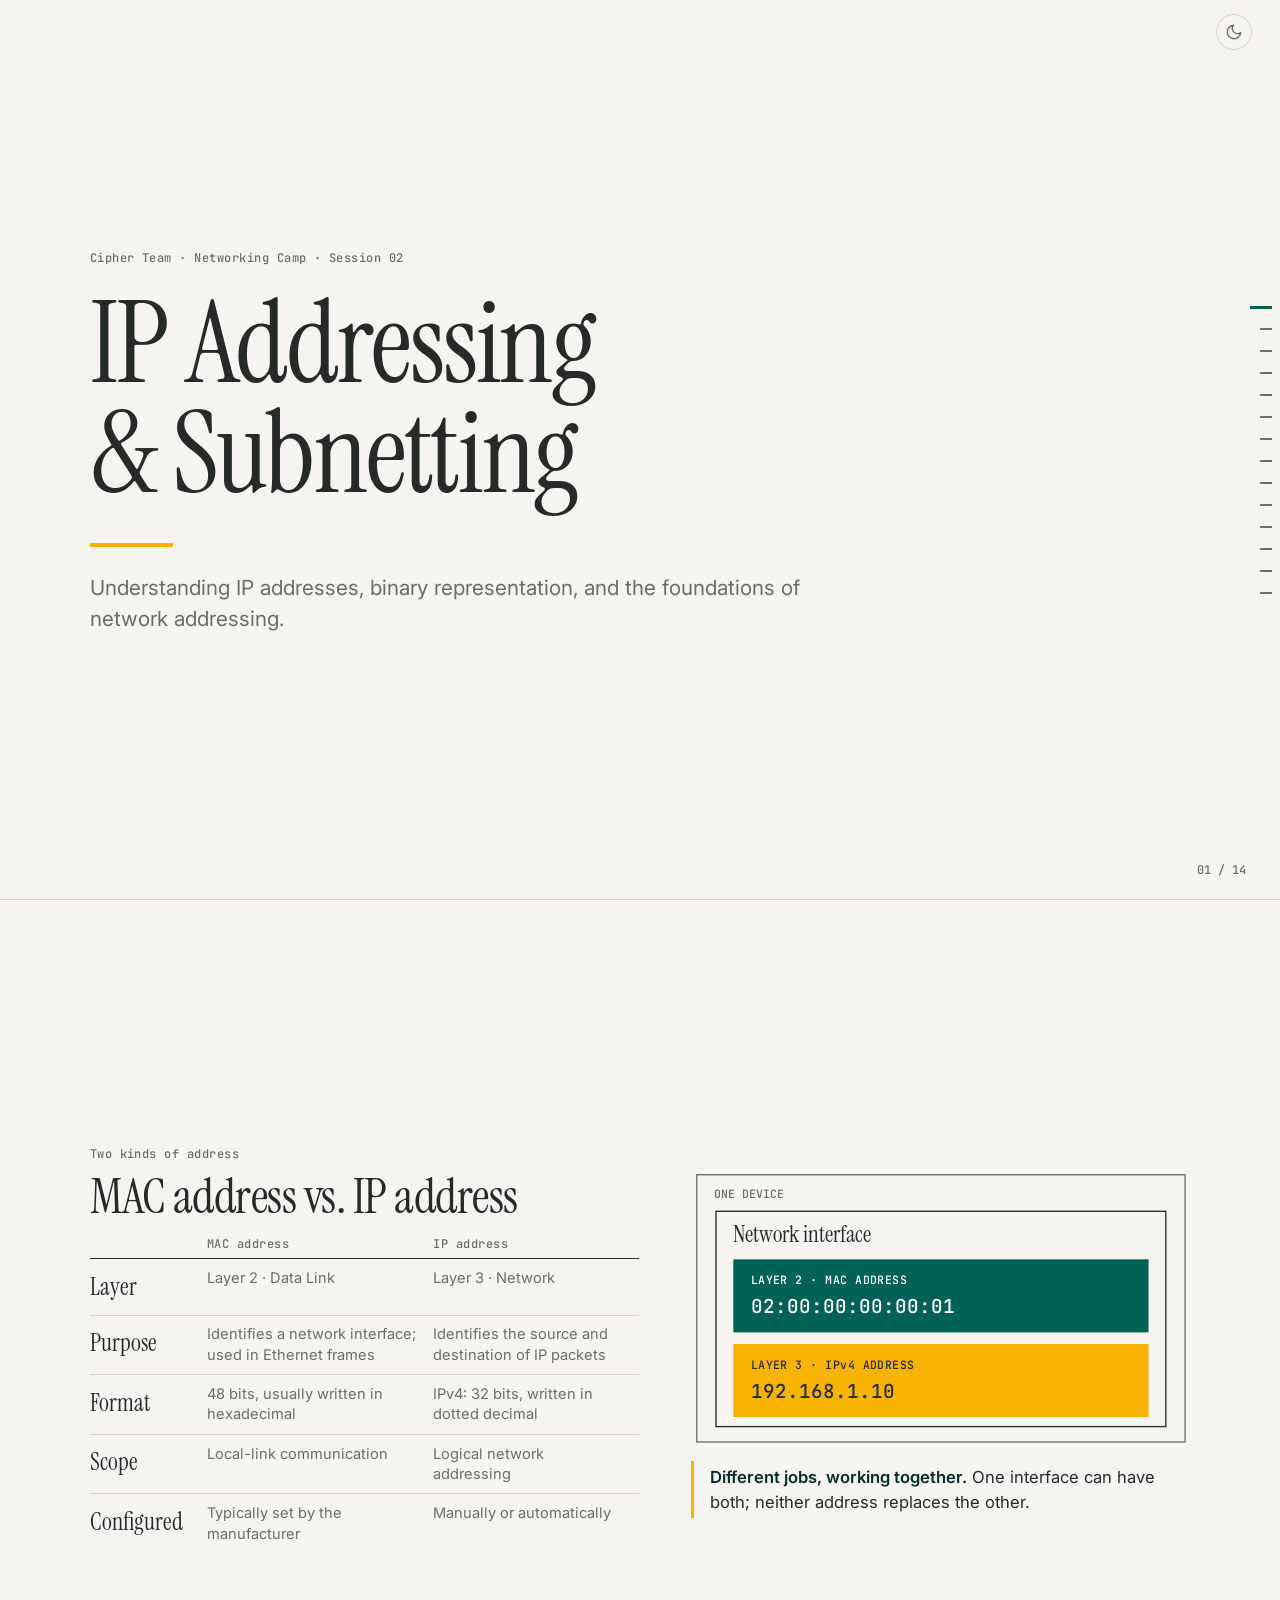
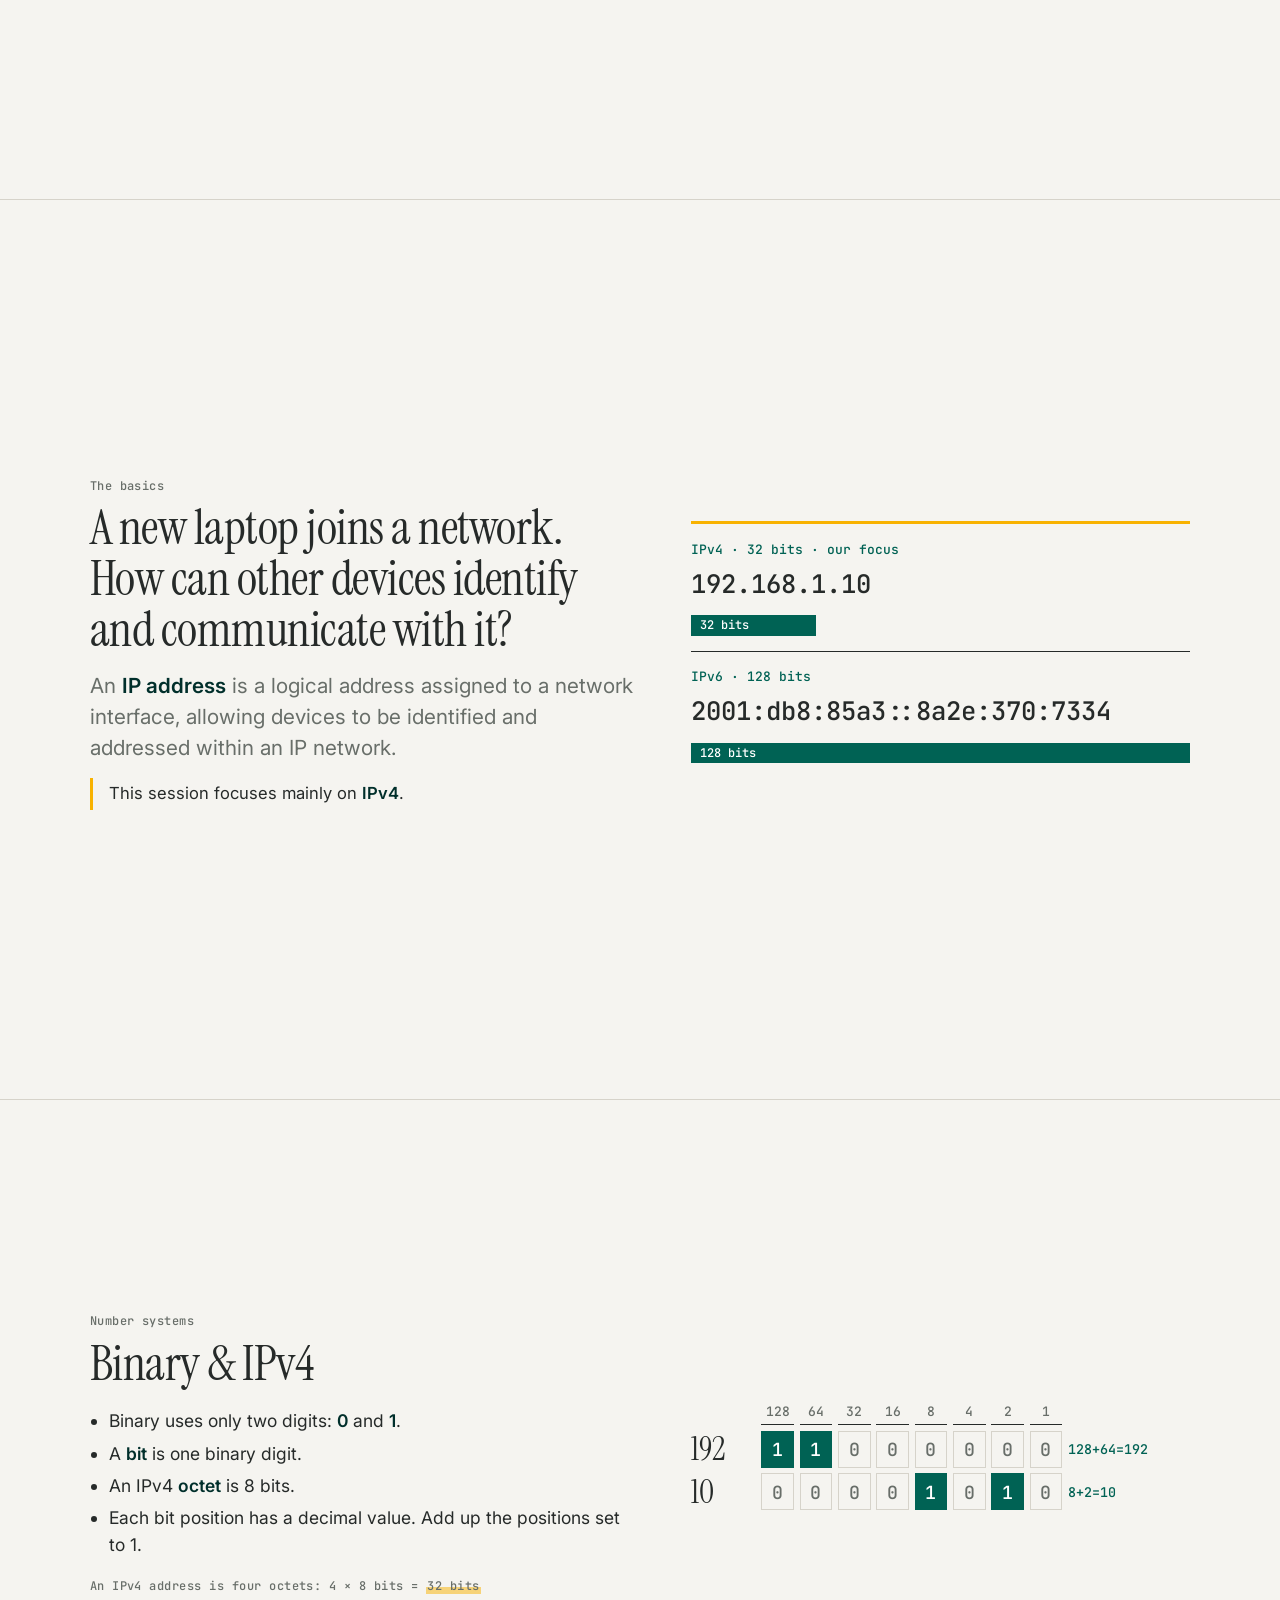
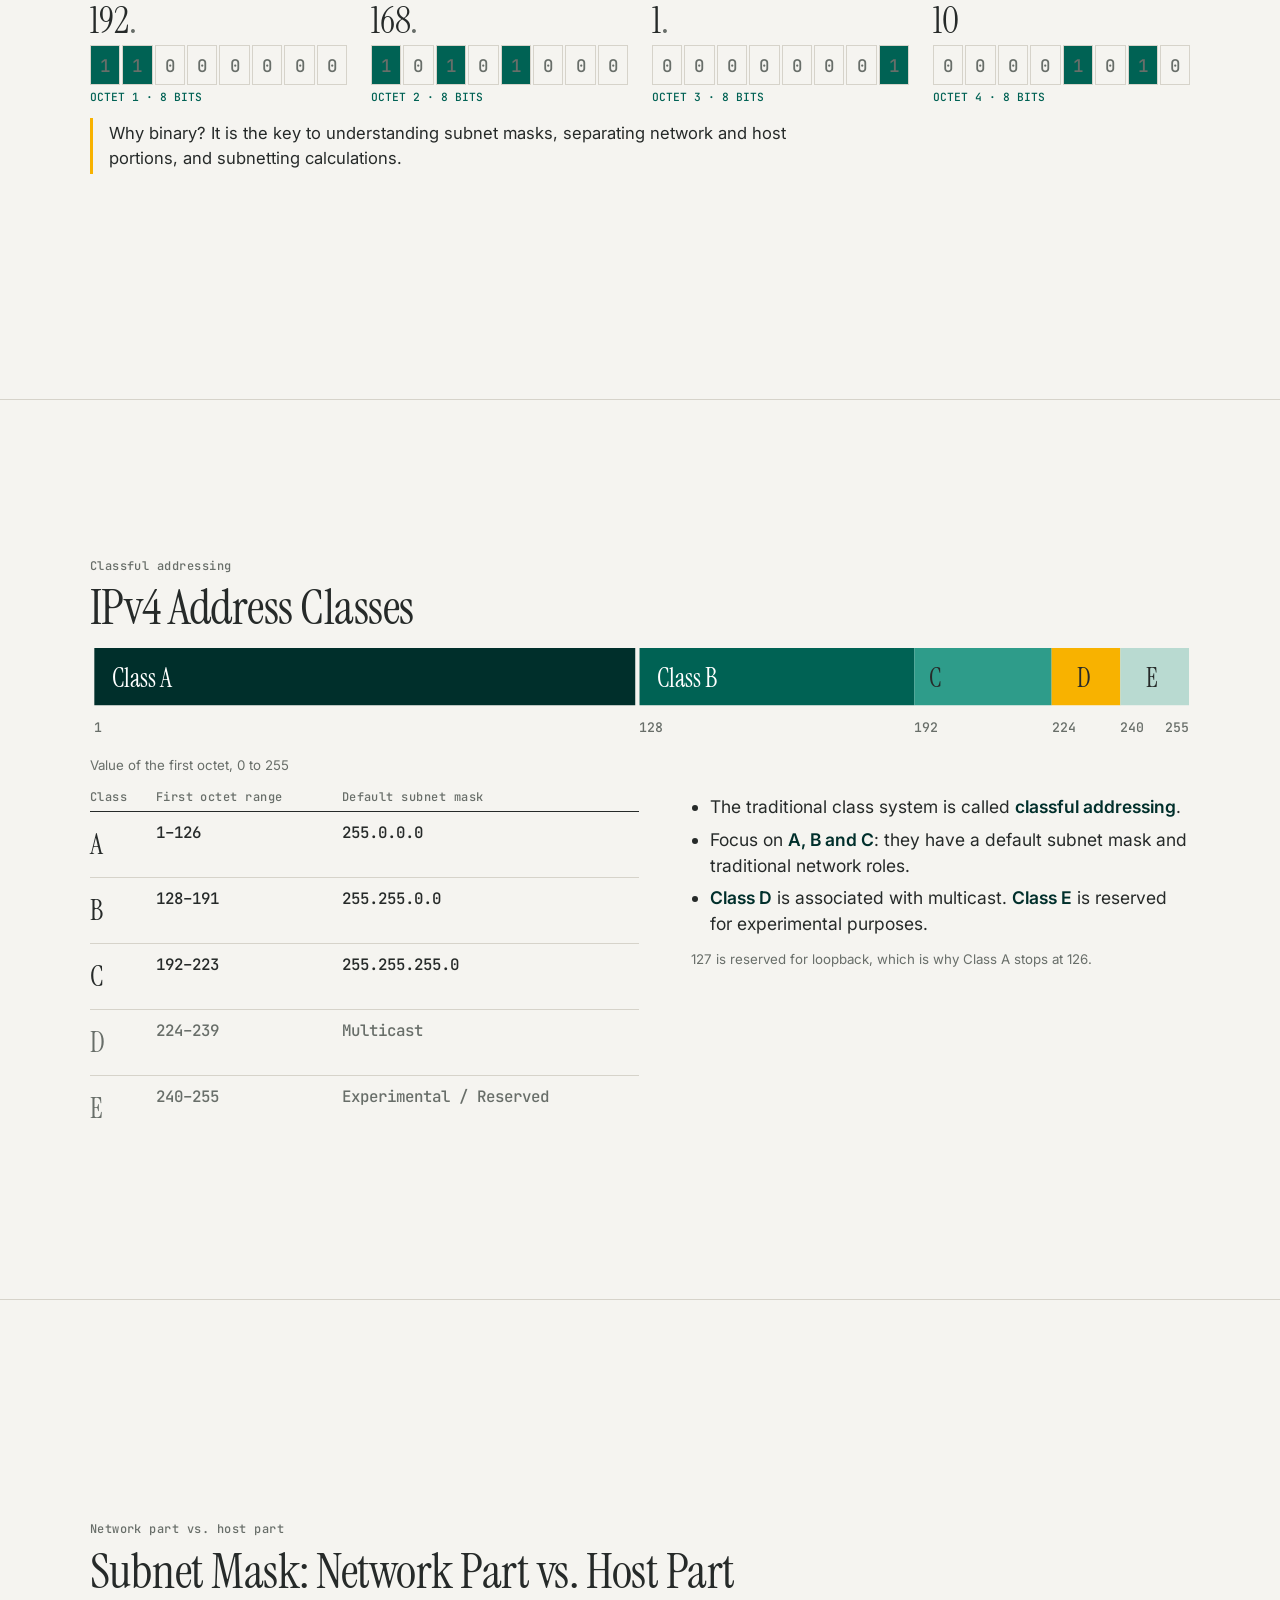
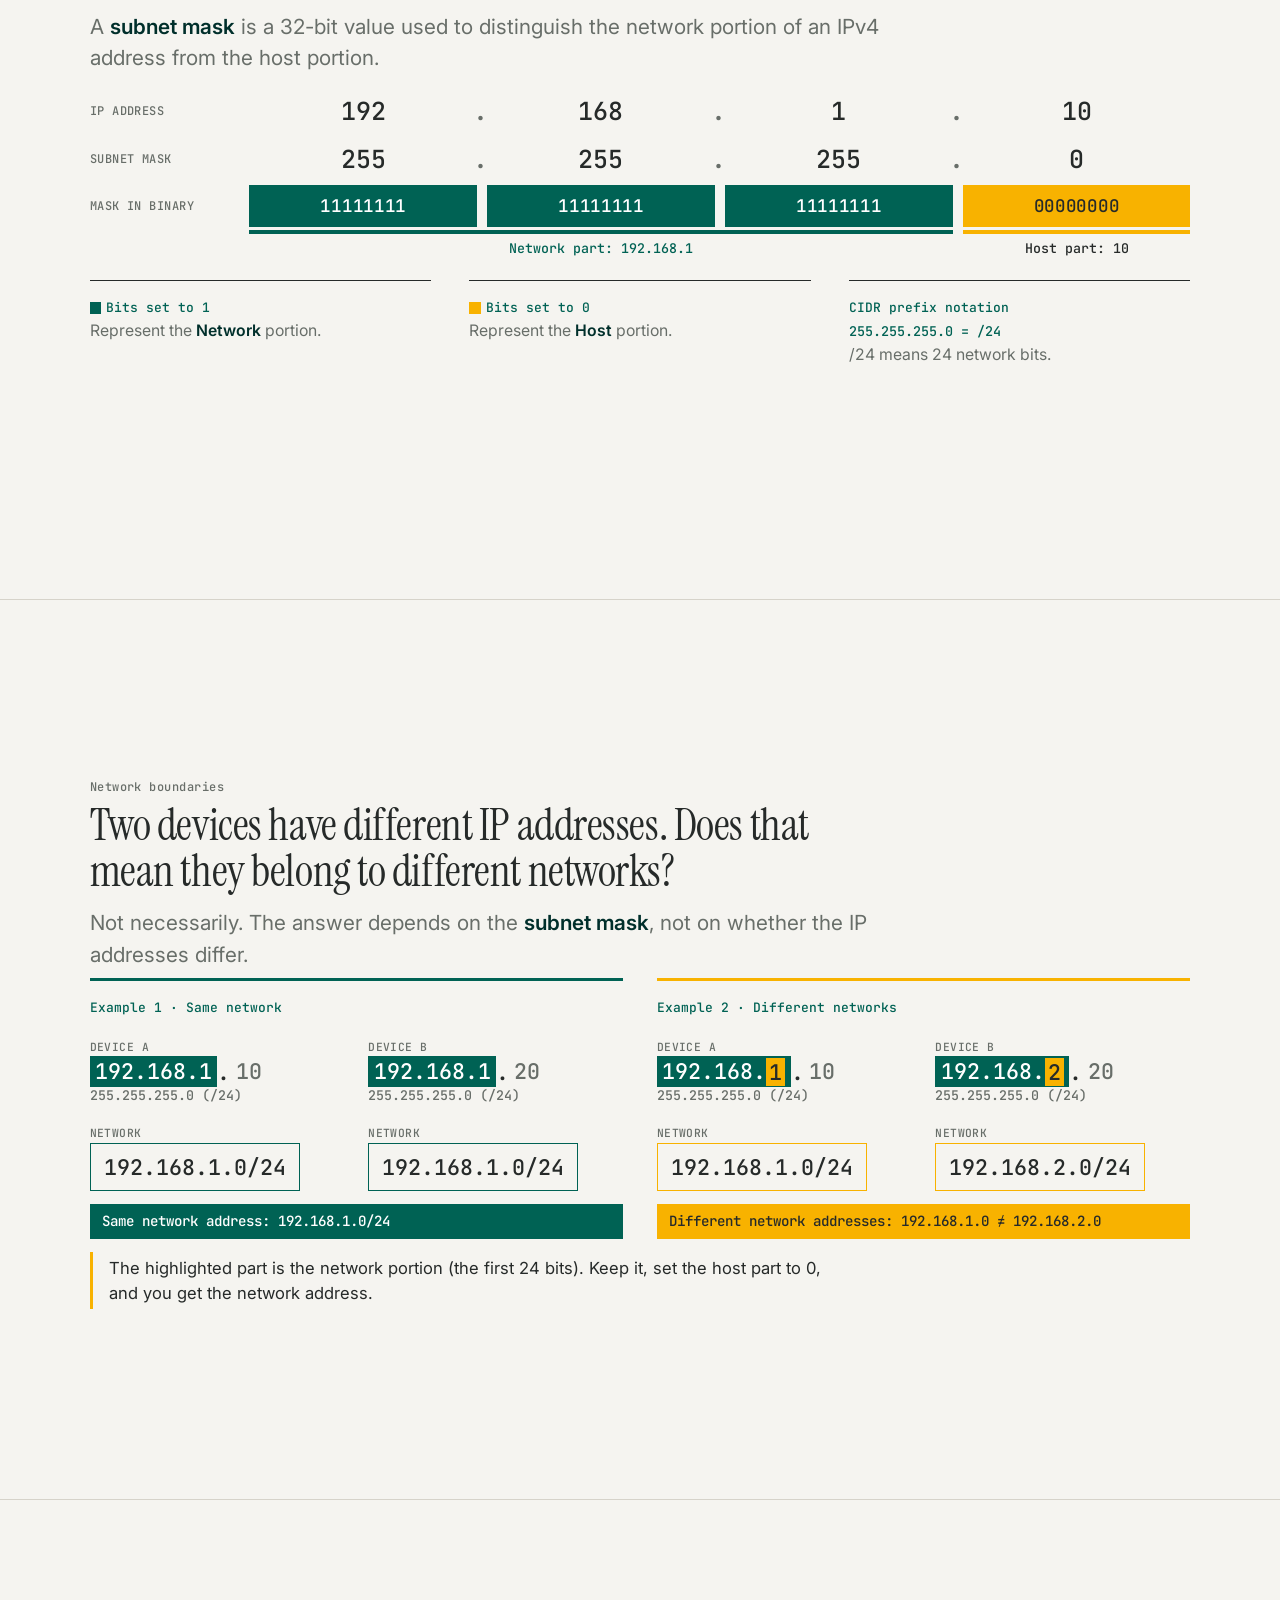
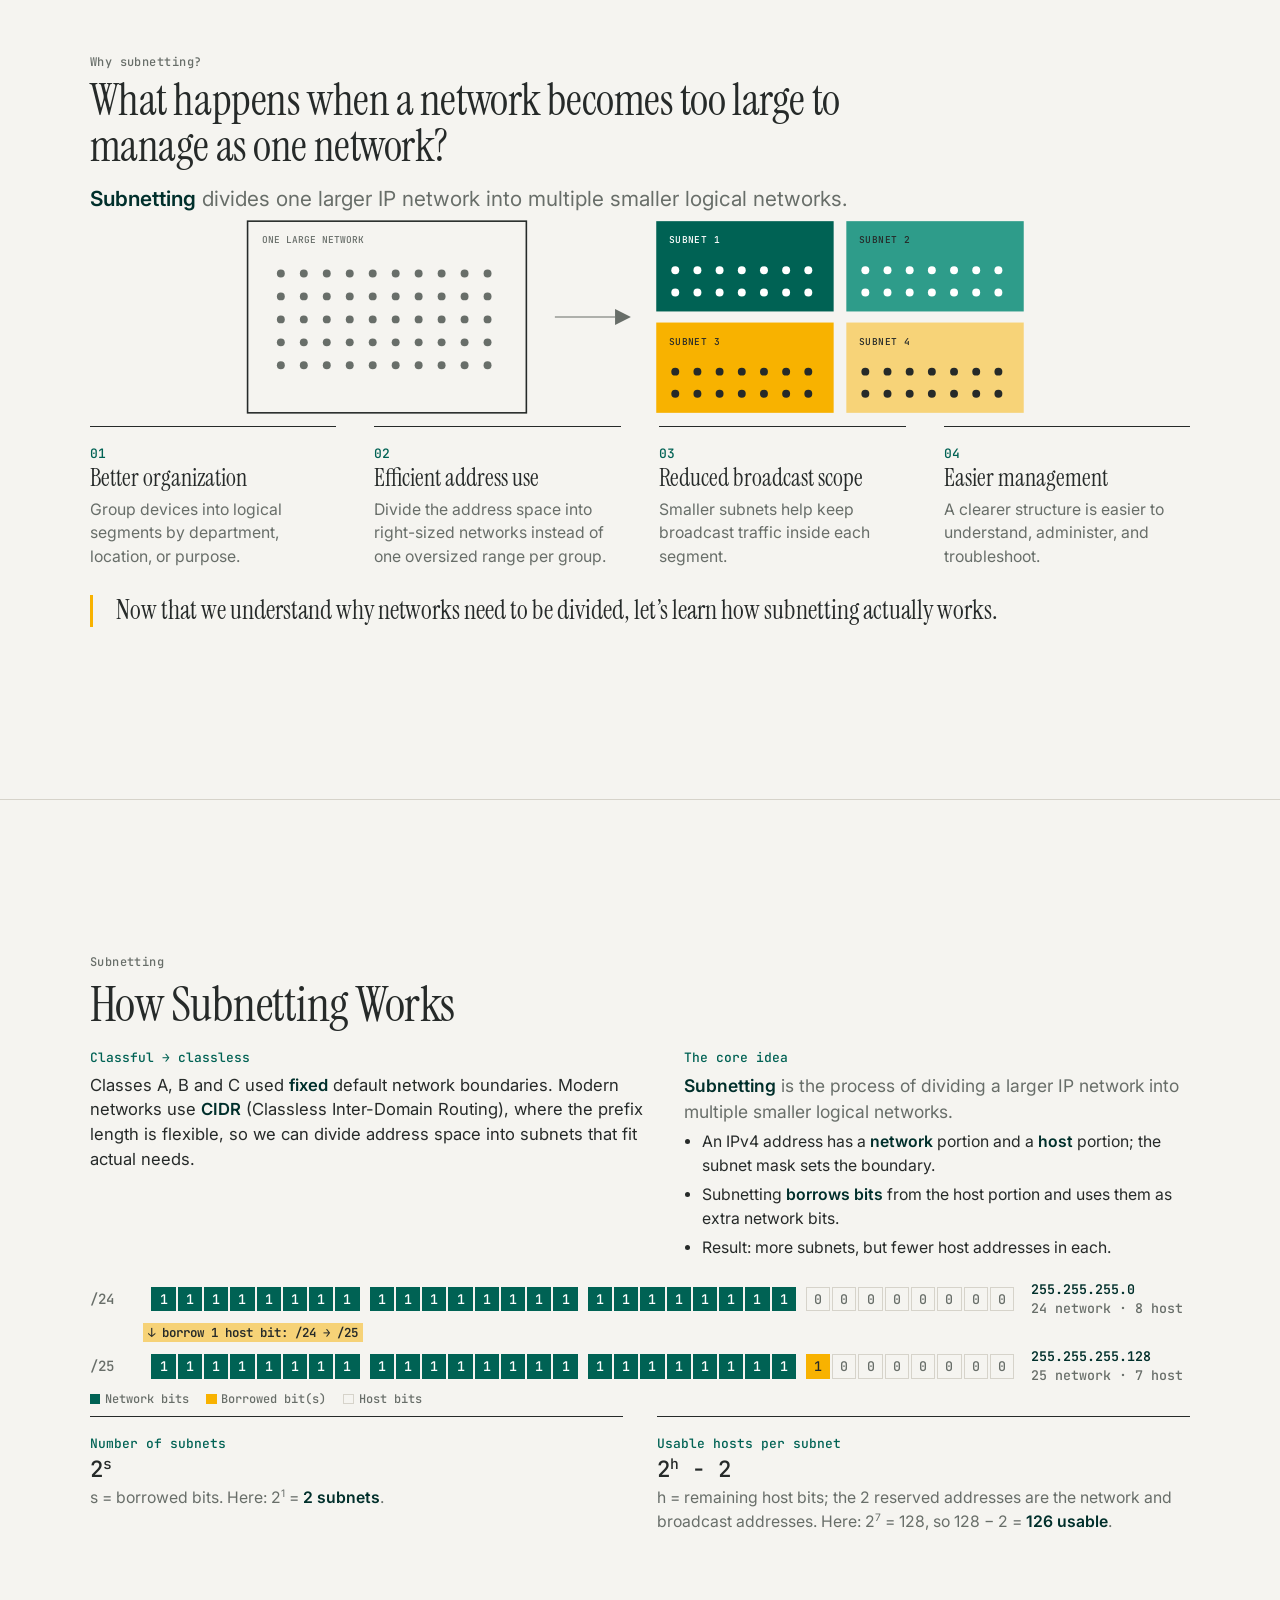
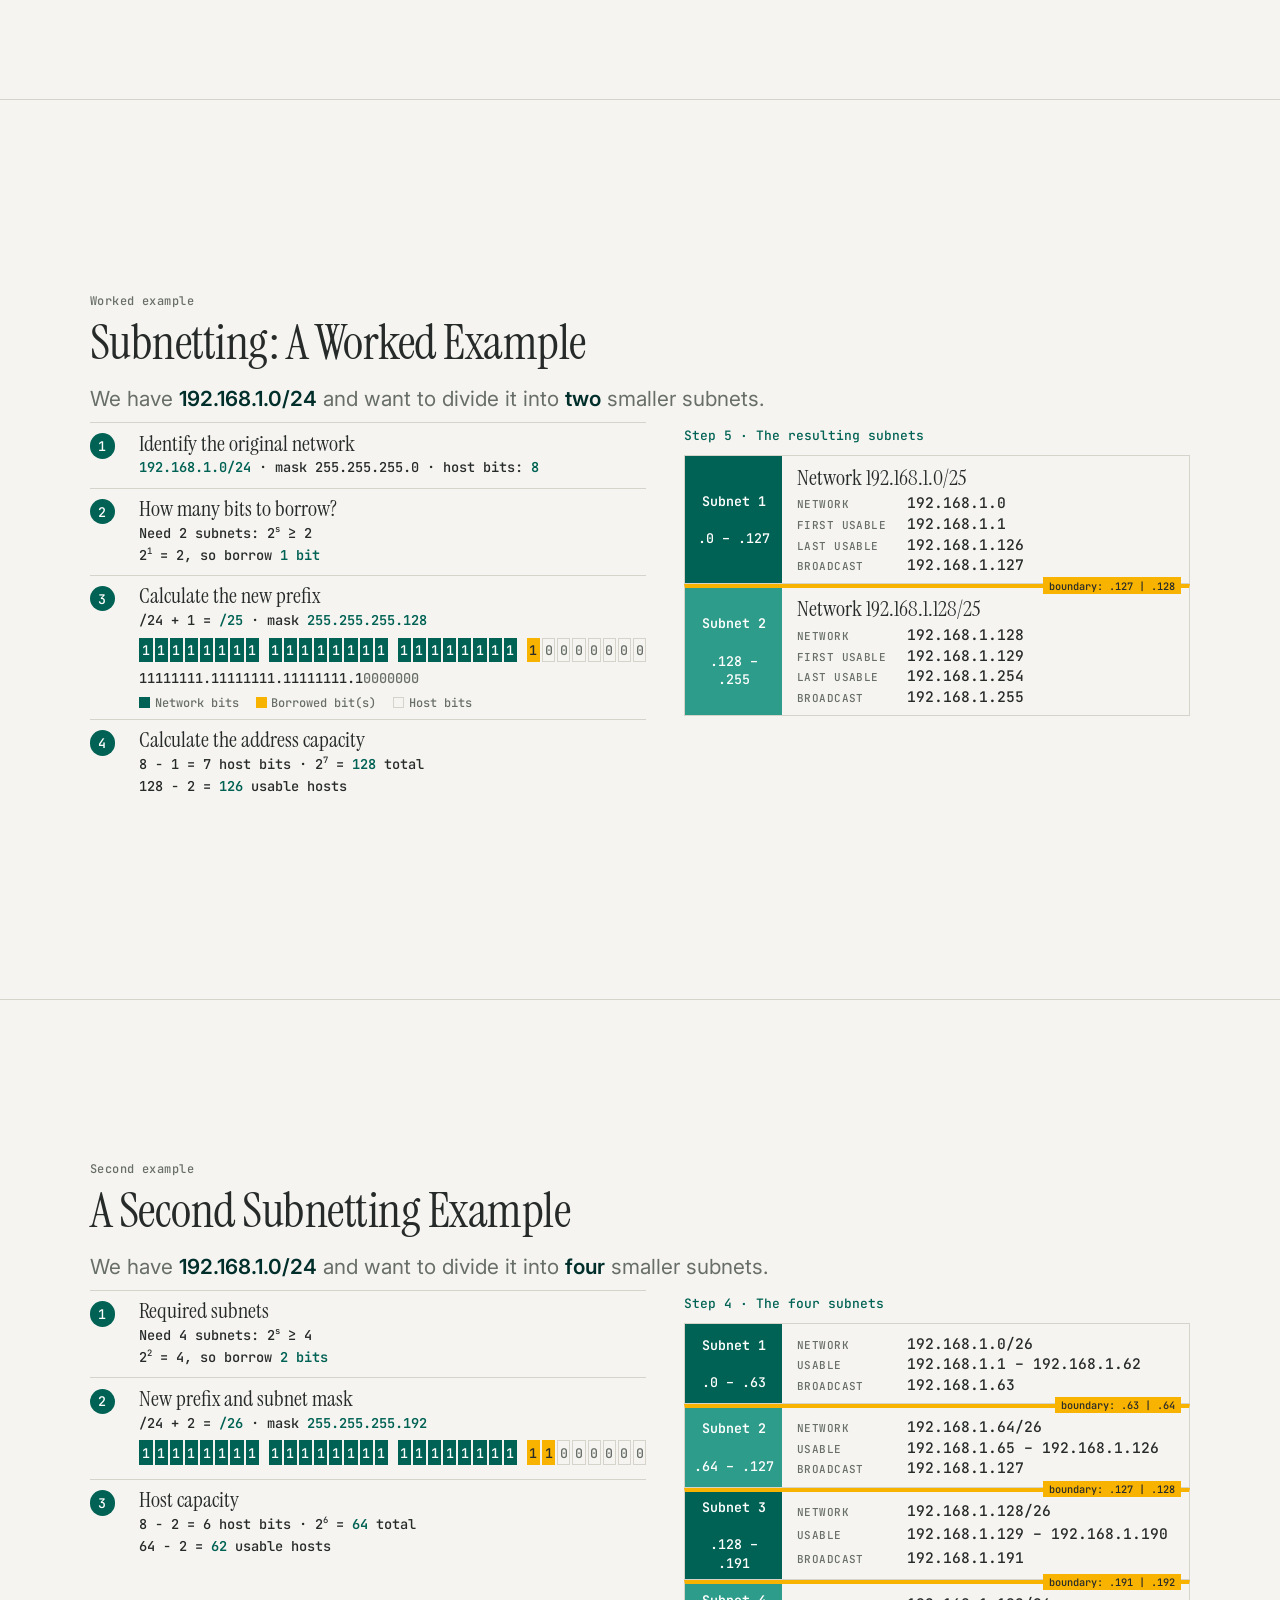
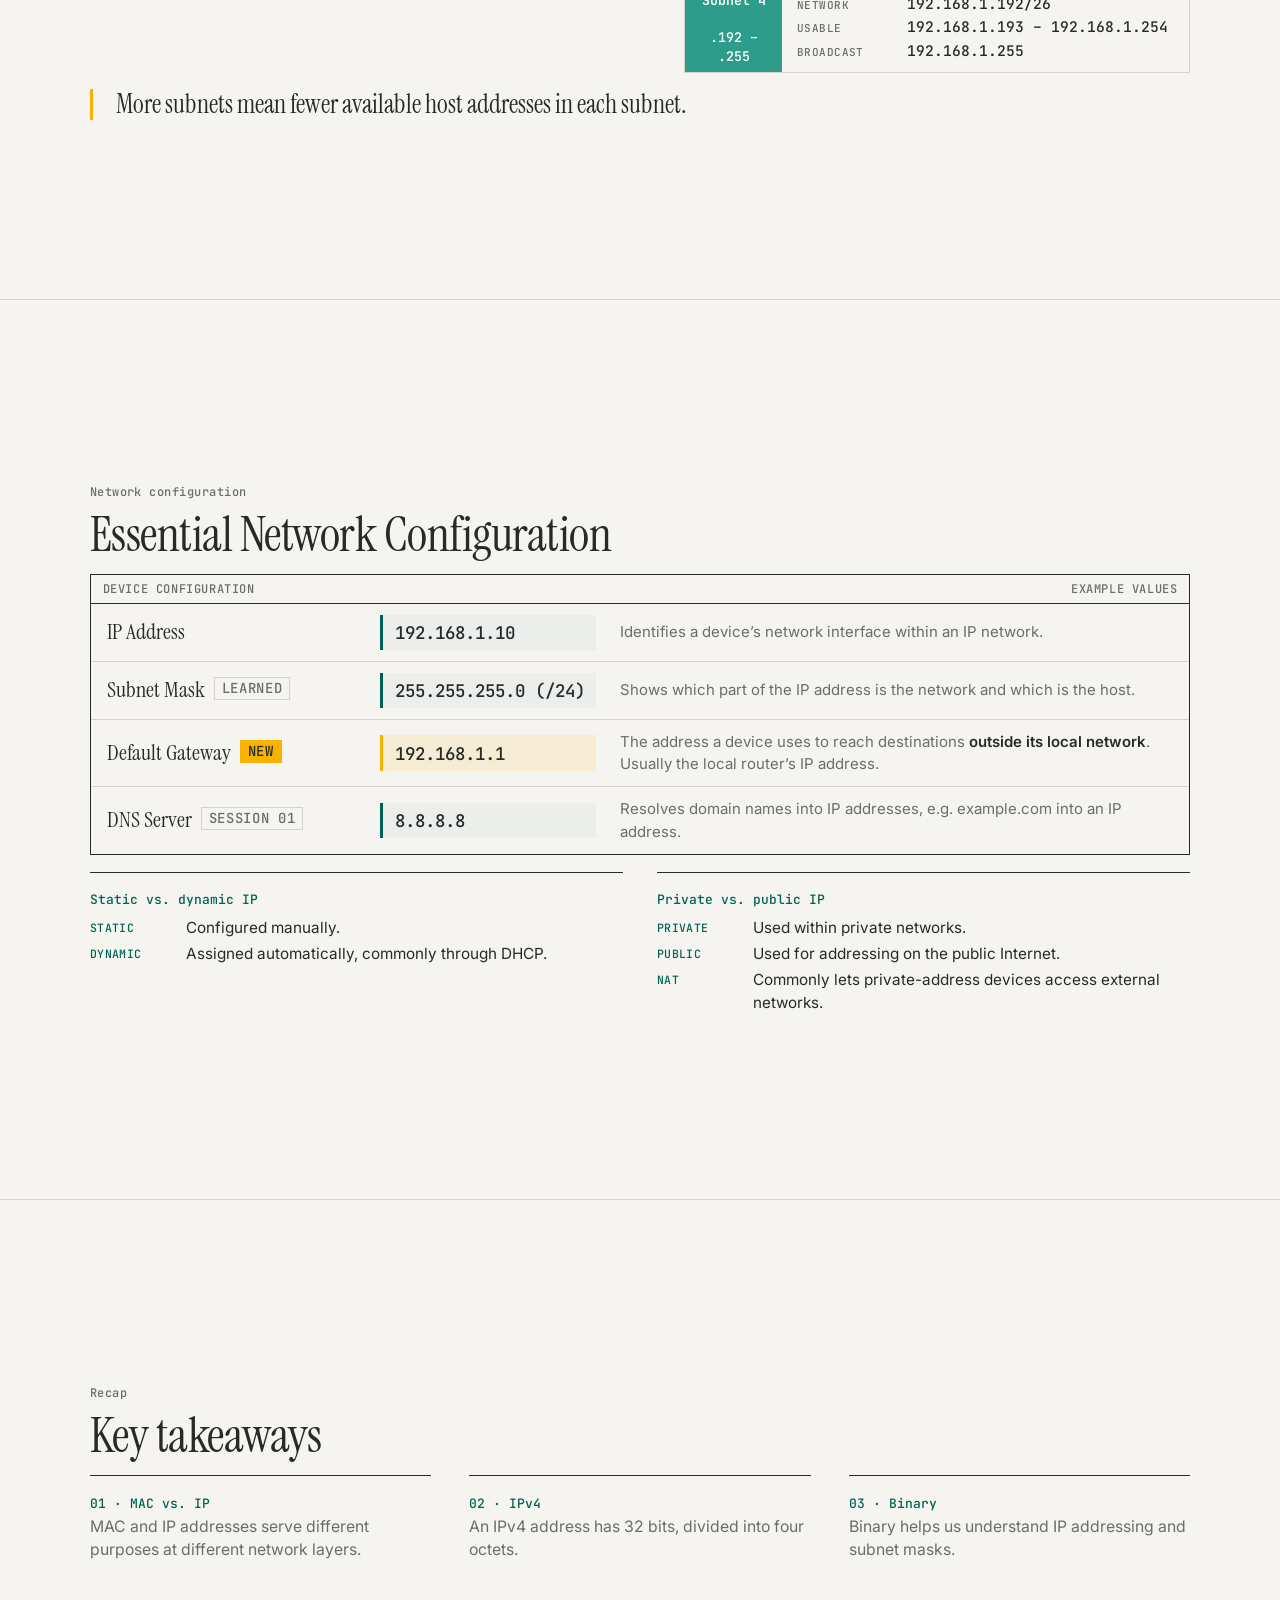
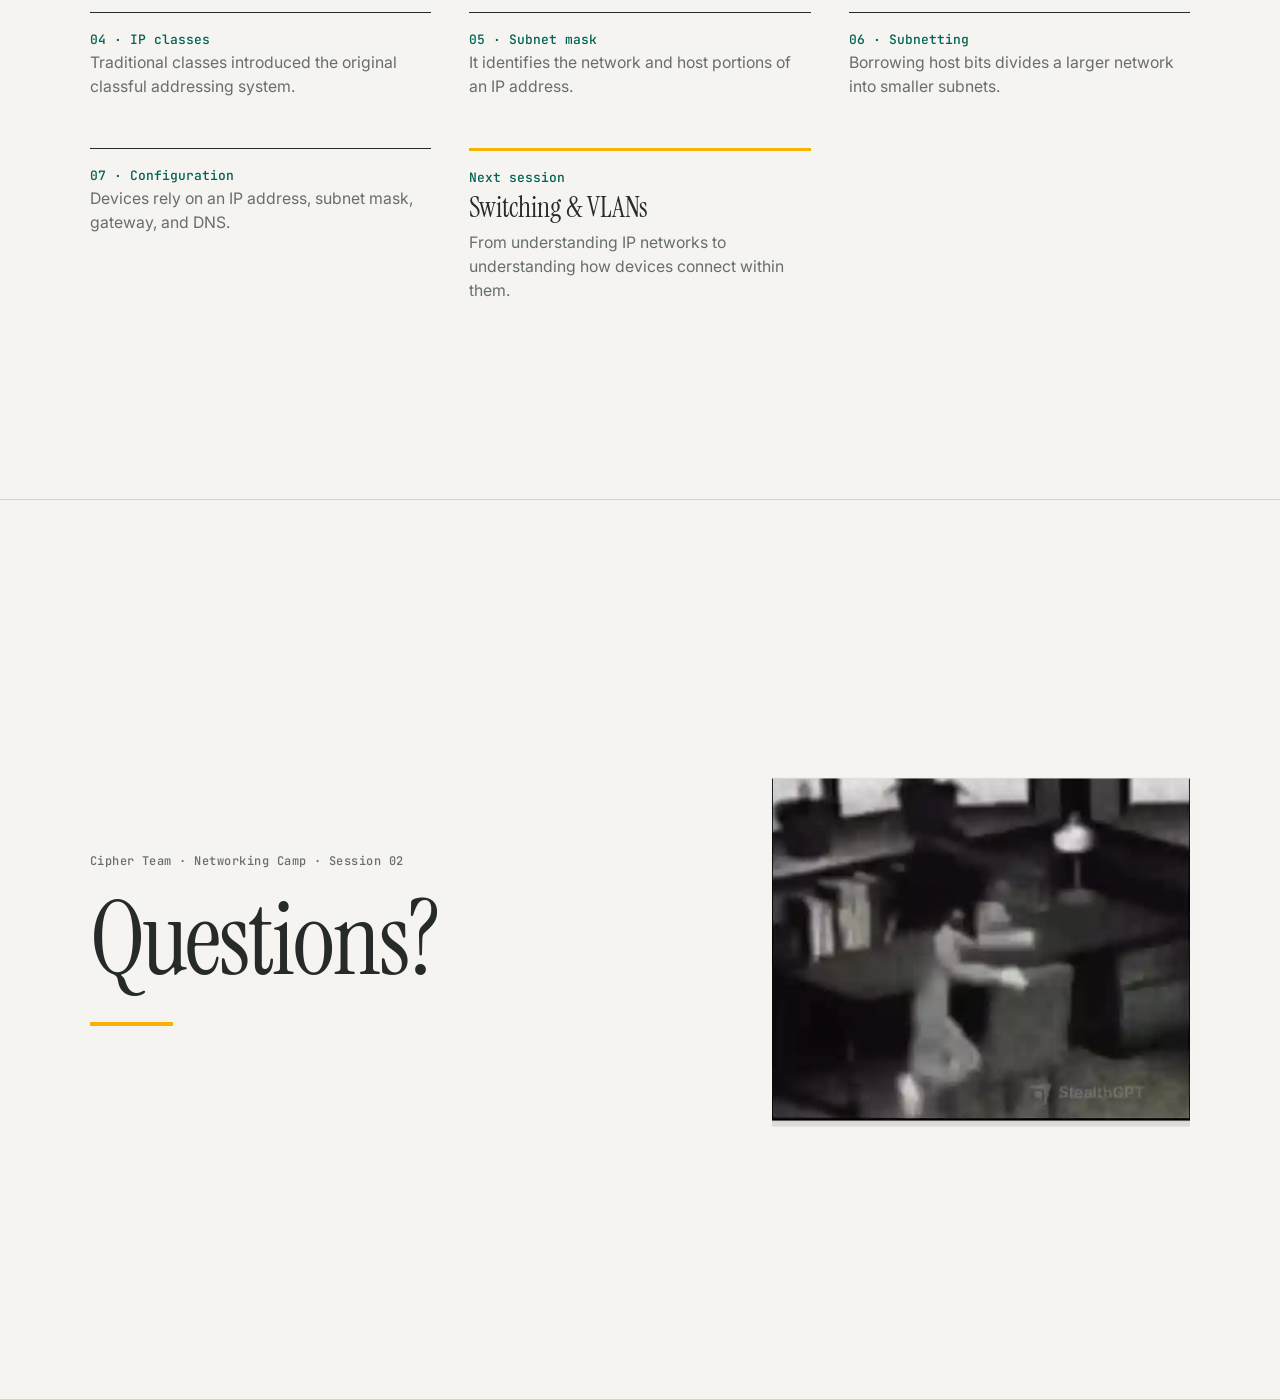
==== commit 7a2fa649: "slide 8 removed" ====
--- a/sessions/session-02.html
+++ b/sessions/session-02.html
@@ -358,27 +358,7 @@
 <p class="note rv">The highlighted part is the network portion (the first 24 bits). Keep it, set the host part to 0, and you get the network address.</p>
 </div></section>
 
-<!-- 08 Two scenarios -->
-<section class="s cp" aria-label="Two network scenarios"><div class="in">
-<span class="m rv">Cisco Packet Tracer</span><h2 class="rv">Two Network Scenarios</h2>
-<div class="g rv" style="grid-template-columns:repeat(auto-fit,minmax(300px,1fr));gap:2em;margin-top:.4em">
-<div><span class="t">Scenario A · Same network</span>
-<!-- SCREENSHOT A: place the Packet Tracer image at images/session02/same-network.png -->
-<figure class="fig sc">
-<img src="images/session02/same-network.png" alt="Packet Tracer: PC0 and PC1 configured in the same network 192.168.1.0/24" onload="this.parentNode.classList.add('ok')" onerror="this.parentNode.classList.remove('ok')">
-<div class="ph" aria-hidden="true"><div class="bars"><i></i><i></i><i></i></div><span class="pt">Same-network screenshot</span><span class="pp">images/session02/same-network.png</span></div></figure>
-<div class="pc"><span>PC0 <b>192.168.1.10</b></span><span>PC1 <b>192.168.1.20</b></span><span>Mask <b>255.255.255.0</b></span></div>
-<p class="note" style="margin-top:.6em">Both devices belong to <b>192.168.1.0/24</b>.</p></div>
-<div><span class="t">Scenario B · Different networks</span>
-<!-- SCREENSHOT B: place the Packet Tracer image at images/session02/different-networks.png -->
-<figure class="fig sc">
-<img src="images/session02/different-networks.png" alt="Packet Tracer: PC0 and PC1 configured in different networks 192.168.1.0/24 and 192.168.2.0/24" onload="this.parentNode.classList.add('ok')" onerror="this.parentNode.classList.remove('ok')">
-<div class="ph" aria-hidden="true"><div class="bars"><i></i><i></i><i></i></div><span class="pt">Different-networks screenshot</span><span class="pp">images/session02/different-networks.png</span></div></figure>
-<div class="pc"><span>PC0 <b>192.168.1.10</b></span><span>PC1 <b>192.168.2.20</b></span><span>Mask <b>255.255.255.0</b></span></div>
-<p class="note" style="margin-top:.6em">PC0 is in <b>192.168.1.0/24</b>; PC1 is in <b>192.168.2.0/24</b>.</p></div>
-</div></div></section>
-
-<!-- 09 Why subnetting -->
+<!-- 08 Why subnetting -->
 <section class="s cp" aria-label="Why do we need subnetting"><div class="in">
 <span class="m rv">Why subnetting?</span><h2 class="rv q" style="font-size:clamp(1.8rem,3.4vw,2.9rem)">What happens when a network becomes too large to manage as one network?</h2>
 <p class="lead rv" style="margin:0 0 .2em"><b>Subnetting</b> divides one larger IP network into multiple smaller logical networks.</p>
@@ -387,7 +367,7 @@
 <p class="tr rv">Now that we understand why networks need to be divided, let’s learn how subnetting actually works.</p>
 </div></section>
 
-<!-- 10 How subnetting works -->
+<!-- 09 How subnetting works -->
 <section class="s cp" aria-label="How subnetting works"><div class="in">
 <span class="m rv">Subnetting</span><h2 class="rv">How Subnetting Works</h2>
 <div class="two" style="align-items:start;gap:3vw">
@@ -408,7 +388,7 @@
 <div class="c"><span class="t">Usable hosts per subnet</span><div class="fm">2<sup>h</sup> − 2</div><p>h = remaining host bits; the 2 reserved addresses are the network and broadcast addresses. Here: 2<sup>7</sup> = 128, so 128 − 2 = <b>126 usable</b>.</p></div>
 </div></div></section>
 
-<!-- 11 Worked example -->
+<!-- 10 Worked example -->
 <section class="s cp" aria-label="Subnetting worked example"><div class="in">
 <span class="m rv">Worked example</span><h2 class="rv">Subnetting: A Worked Example</h2>
 <p class="lead rv" style="margin:0 0 .4em">We have <b>192.168.1.0/24</b> and want to divide it into <b>two</b> smaller subnets.</p>
@@ -419,7 +399,7 @@
 <div class="as rv" style="transition-delay:1.3s;margin-top:.5em"><div class="ab"><div class="ar"><b style="color:inherit">Subnet 1</b><br>.0 – .127</div><div class="ad"><span class="tt">Network 192.168.1.0/25</span><span class="k">NETWORK</span><span class="v">192.168.1.0</span><span class="k">FIRST USABLE</span><span class="v">192.168.1.1</span><span class="k">LAST USABLE</span><span class="v">192.168.1.126</span><span class="k">BROADCAST</span><span class="v">192.168.1.127</span></div></div><div class="ab bd" data-b="boundary: .127 | .128"><div class="ar"><b style="color:inherit">Subnet 2</b><br>.128 – .255</div><div class="ad"><span class="tt">Network 192.168.1.128/25</span><span class="k">NETWORK</span><span class="v">192.168.1.128</span><span class="k">FIRST USABLE</span><span class="v">192.168.1.129</span><span class="k">LAST USABLE</span><span class="v">192.168.1.254</span><span class="k">BROADCAST</span><span class="v">192.168.1.255</span></div></div></div></div></div>
 </div></section>
 
-<!-- 12 Second example -->
+<!-- 11 Second example -->
 <section class="s cp" aria-label="A second subnetting example"><div class="in">
 <span class="m rv">Second example</span><h2 class="rv">A Second Subnetting Example</h2>
 <p class="lead rv" style="margin:0 0 .4em">We have <b>192.168.1.0/24</b> and want to divide it into <b>four</b> smaller subnets.</p>
@@ -431,7 +411,7 @@
 <p class="tr rv" style="transition-delay:1.3s">More subnets mean fewer available host addresses in each subnet.</p>
 </div></section>
 
-<!-- 13 Essential network configuration -->
+<!-- 12 Essential network configuration -->
 <section class="s cp" aria-label="Essential network configuration"><div class="in">
 <span class="m rv">Network configuration</span><h2 class="rv">Essential Network Configuration</h2>
 <div class="cfg"><div class="ch rv"><span>Device configuration</span><span>Example values</span></div><div class="cr rv" style="transition-delay:0.10s"><div class="cn">IP Address</div><div class="cv">192.168.1.10</div><div class="cd">Identifies a device’s network interface within an IP network.</div></div><div class="cr rv" style="transition-delay:0.25s"><div class="cn">Subnet Mask<span class="tg">Learned</span></div><div class="cv">255.255.255.0 (/24)</div><div class="cd">Shows which part of the IP address is the network and which is the host.</div></div><div class="cr nw2 rv" style="transition-delay:0.40s"><div class="cn">Default Gateway<span class="tg">New</span></div><div class="cv">192.168.1.1</div><div class="cd">The address a device uses to reach destinations <b>outside its local network</b>. Usually the local router’s IP address.</div></div><div class="cr rv" style="transition-delay:0.55s"><div class="cn">DNS Server<span class="tg">Session 01</span></div><div class="cv">8.8.8.8</div><div class="cd">Resolves domain names into IP addresses, e.g. example.com into an IP address.</div></div></div>
@@ -442,14 +422,14 @@
 <div class="pr"><span class="k">PRIVATE</span><span>Used within private networks.</span><span class="k">PUBLIC</span><span>Used for addressing on the public Internet.</span><span class="k">NAT</span><span>Commonly lets private-address devices access external networks.</span></div></div>
 </div></div></section>
 
-<!-- 14 Key takeaways -->
+<!-- 13 Key takeaways -->
 <section class="s cp" aria-label="Key takeaways"><div class="in"><span class="m rv">Recap</span><h2 class="rv">Key takeaways</h2>
 <div class="g" style="grid-template-columns:repeat(auto-fit,minmax(250px,1fr))">
 <div class="c rv"><span class="t">01 · MAC vs. IP</span><p>MAC and IP addresses serve different purposes at different network layers.</p></div><div class="c rv"><span class="t">02 · IPv4</span><p>An IPv4 address has 32 bits, divided into four octets.</p></div><div class="c rv"><span class="t">03 · Binary</span><p>Binary helps us understand IP addressing and subnet masks.</p></div><div class="c rv"><span class="t">04 · IP classes</span><p>Traditional classes introduced the original classful addressing system.</p></div><div class="c rv"><span class="t">05 · Subnet mask</span><p>It identifies the network and host portions of an IP address.</p></div><div class="c rv"><span class="t">06 · Subnetting</span><p>Borrowing host bits divides a larger network into smaller subnets.</p></div><div class="c rv"><span class="t">07 · Configuration</span><p>Devices rely on an IP address, subnet mask, gateway, and DNS.</p></div>
 <div class="c nx rv"><span class="t">Next session</span><div class="nm2">Switching &amp; VLANs</div><p>From understanding IP networks to understanding how devices connect within them.</p></div>
 </div></div></section>
 
-<!-- 15 Questions -->
+<!-- 14 Questions -->
 <section class="s cov end" aria-label="Questions"><div class="in qa">
 <div><span class="m rv">Cipher Team · Networking Camp · Session 02</span>
 <h1 class="rv">Questions?</h1>
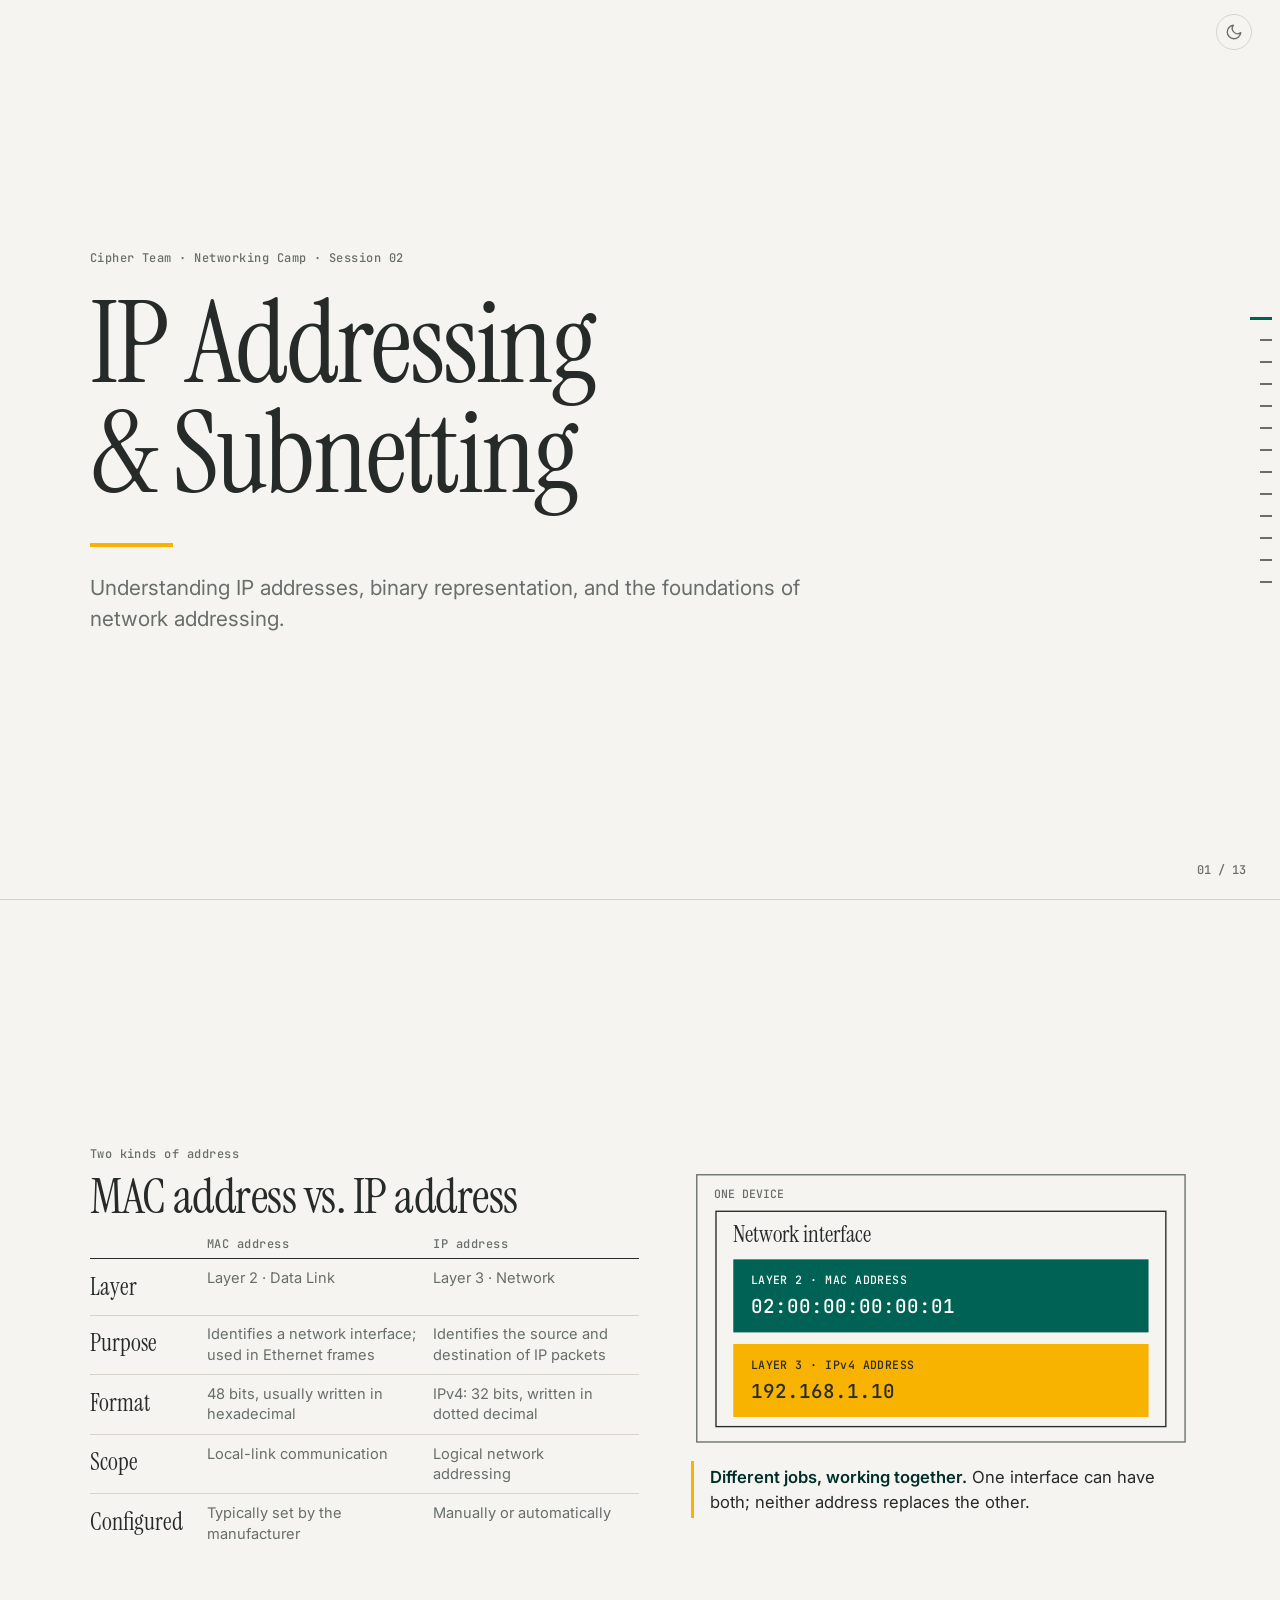
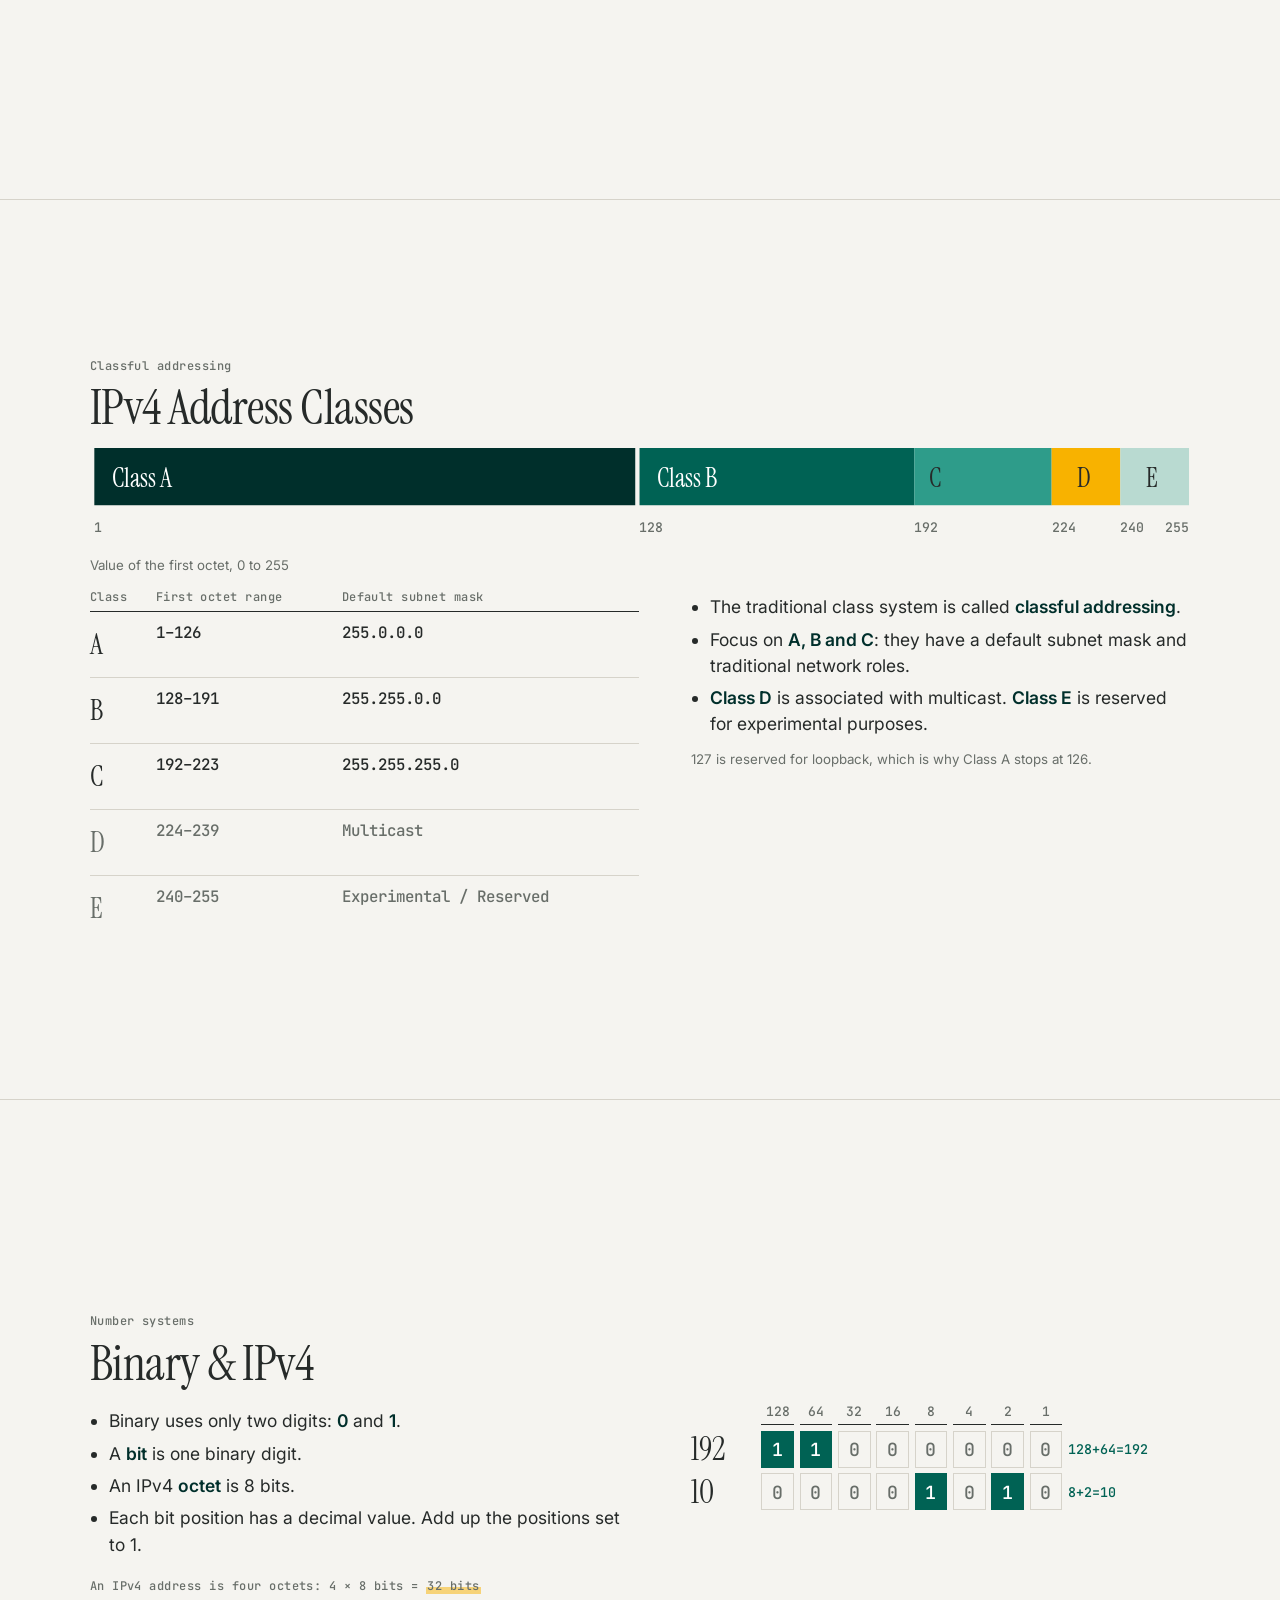
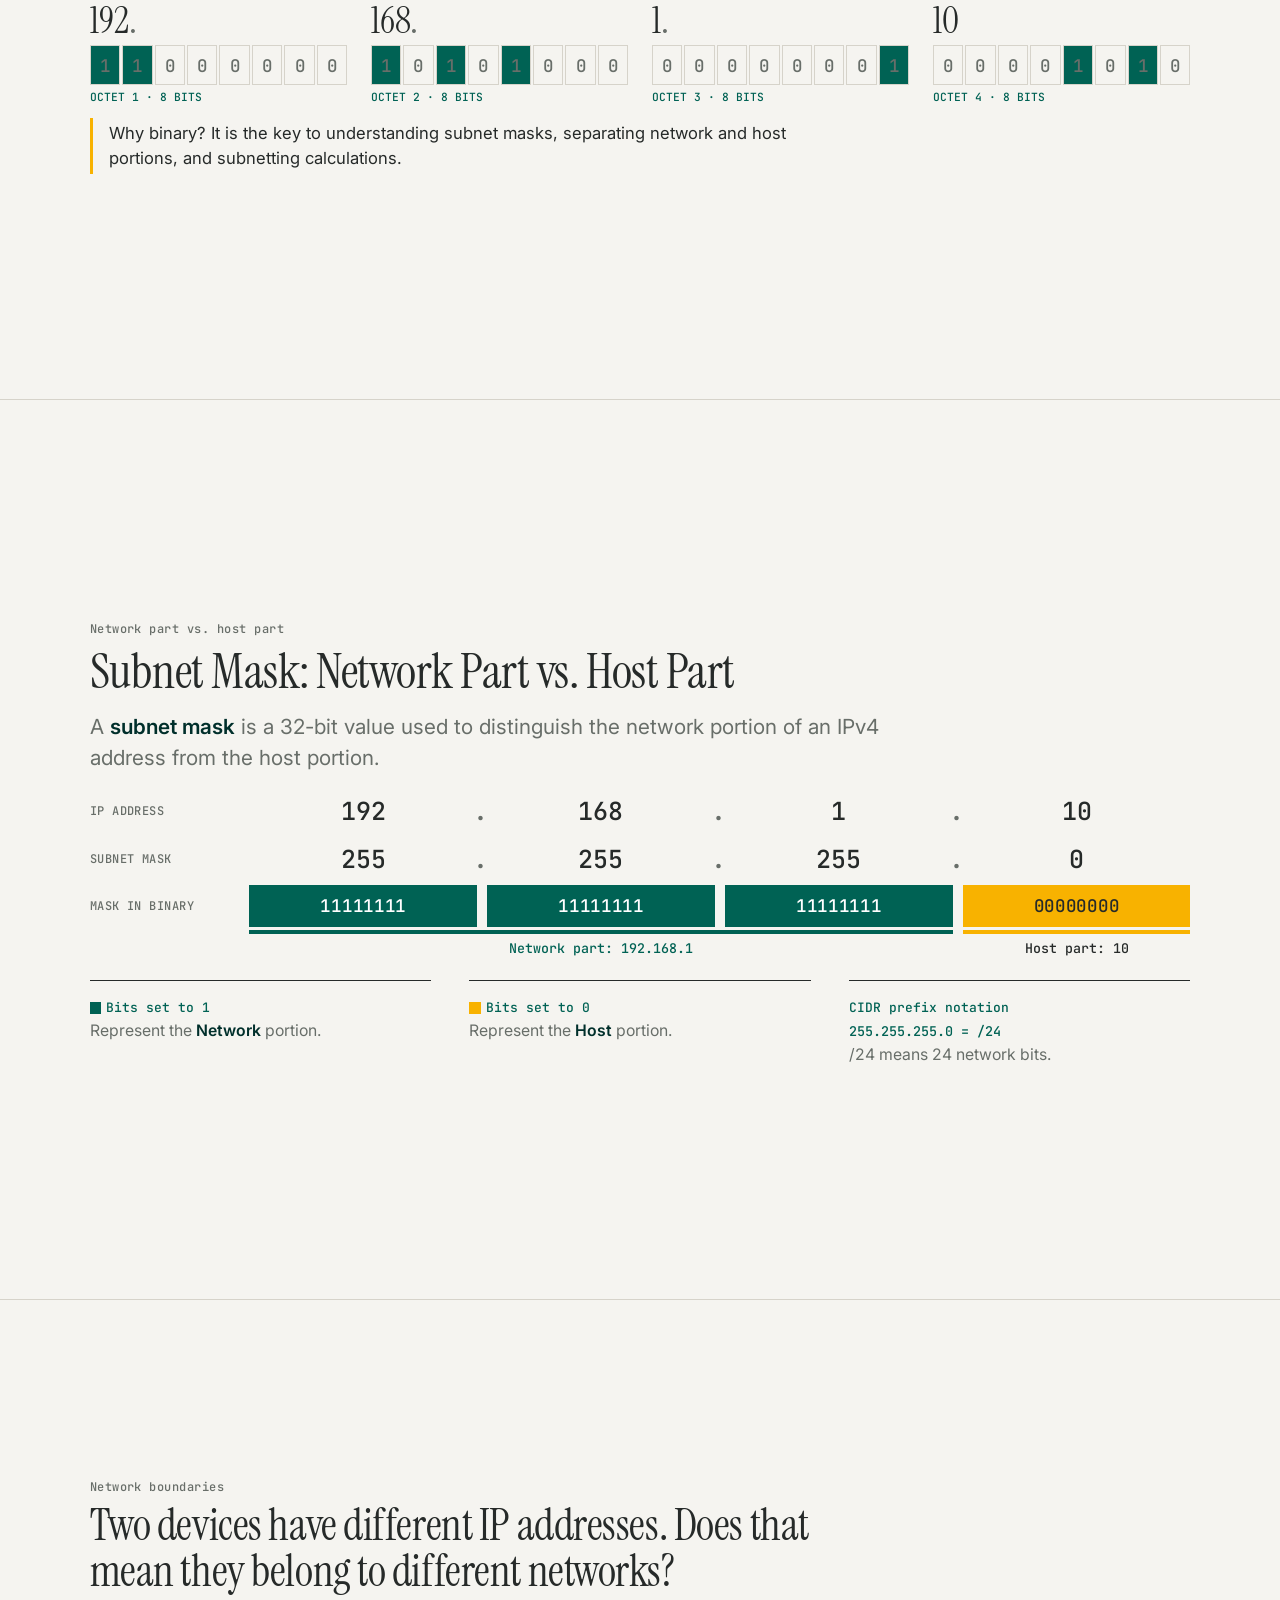
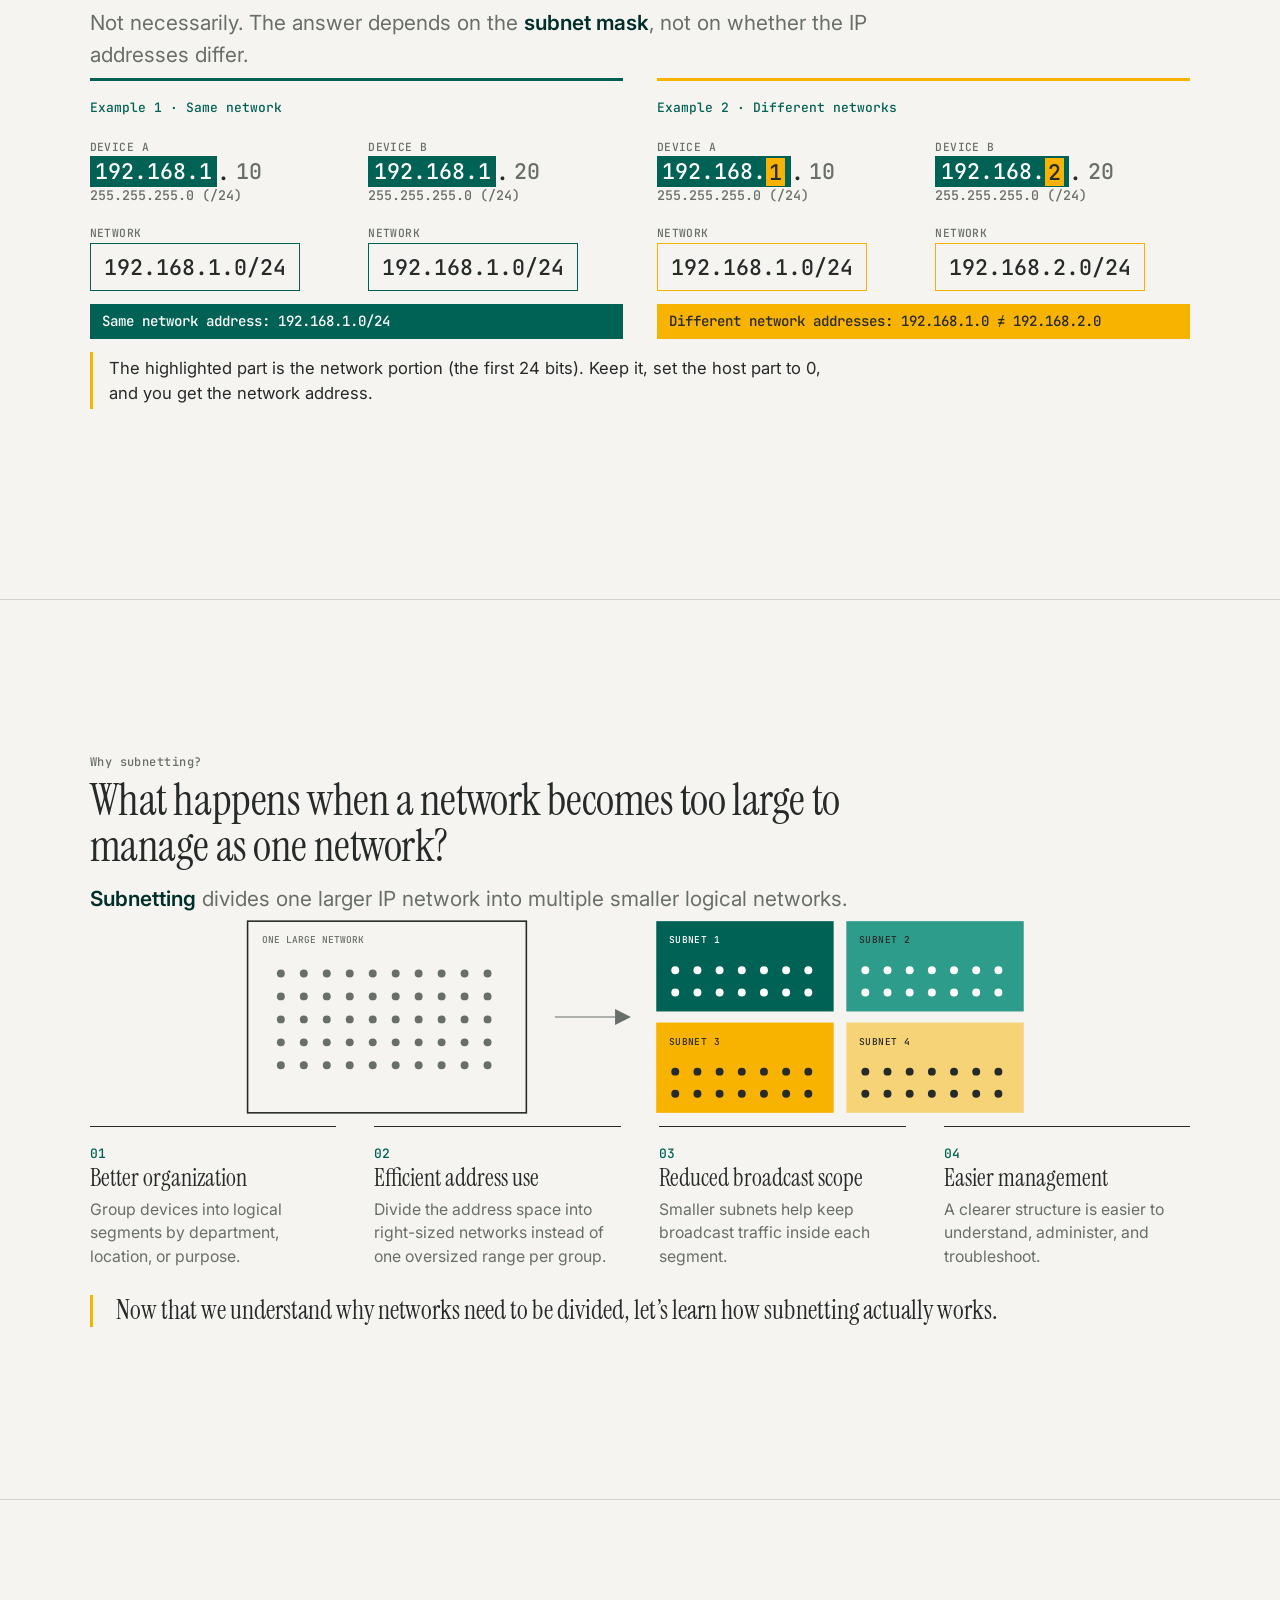
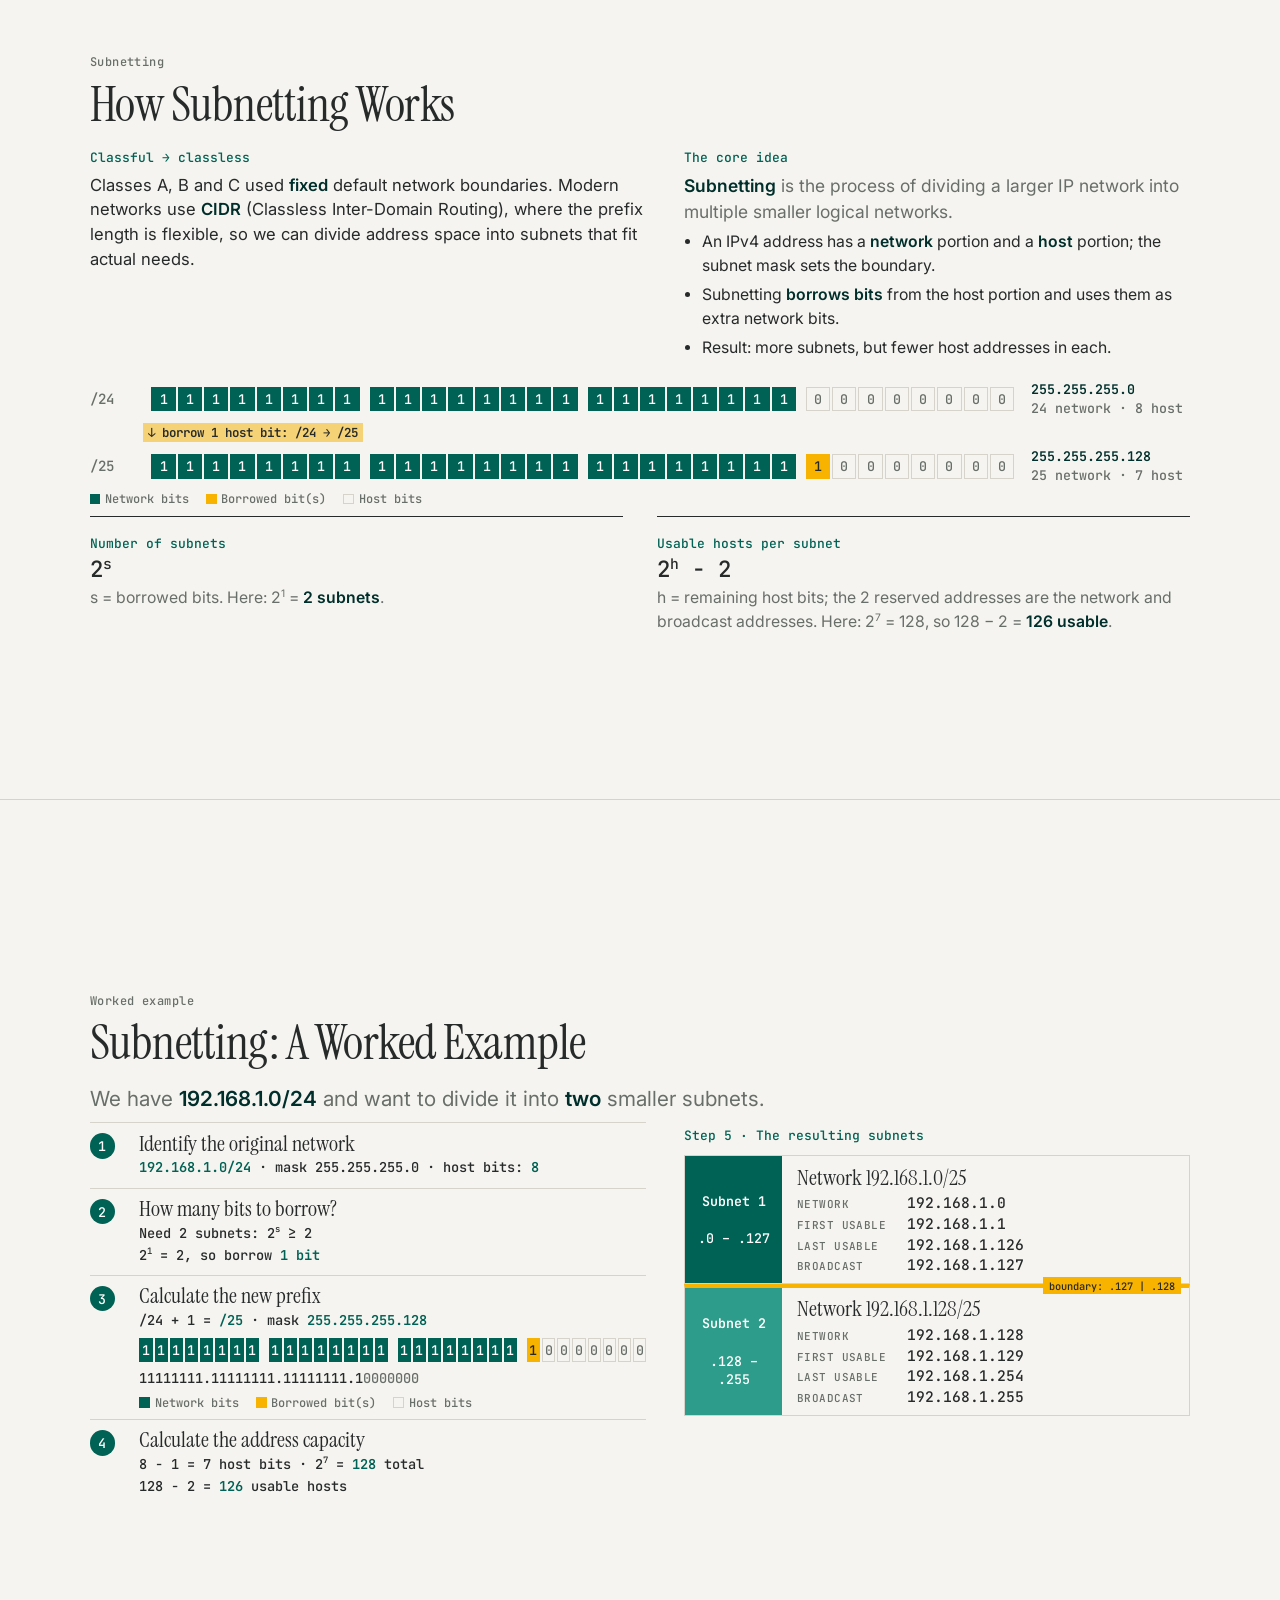
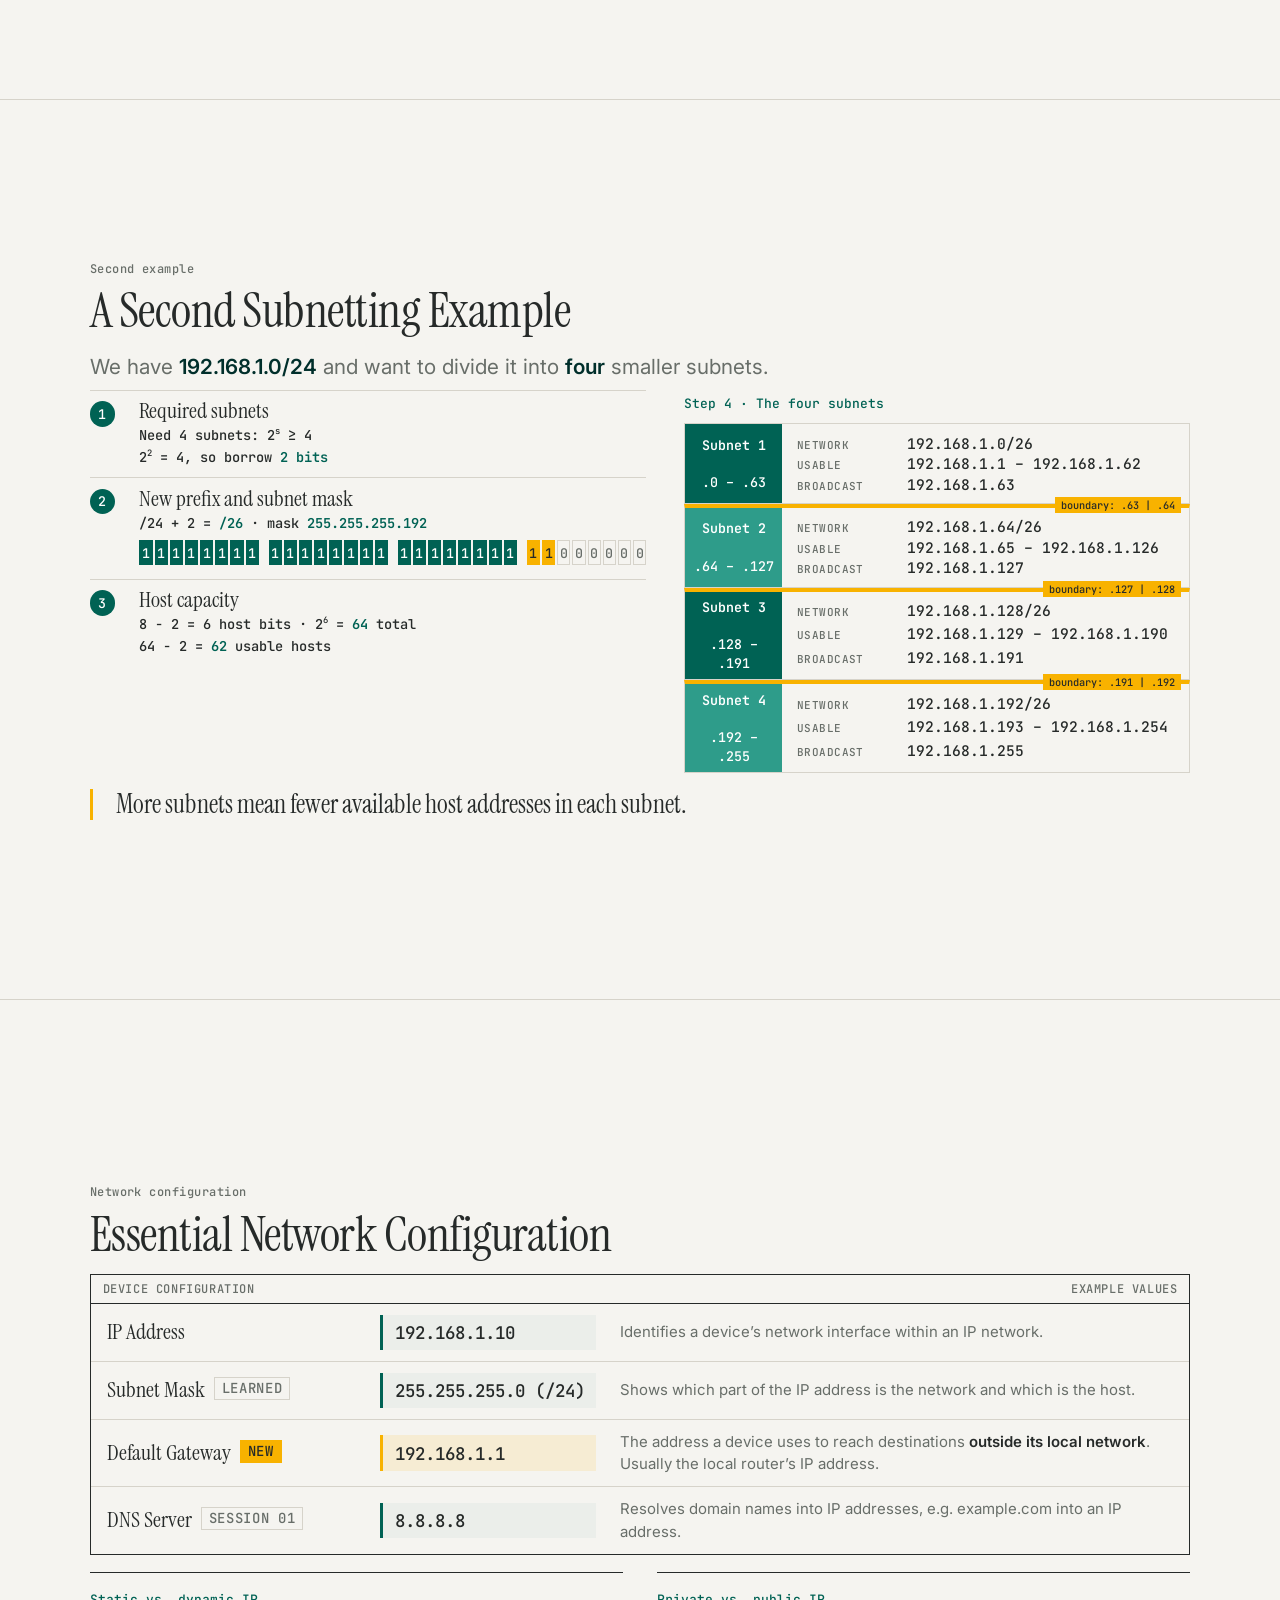
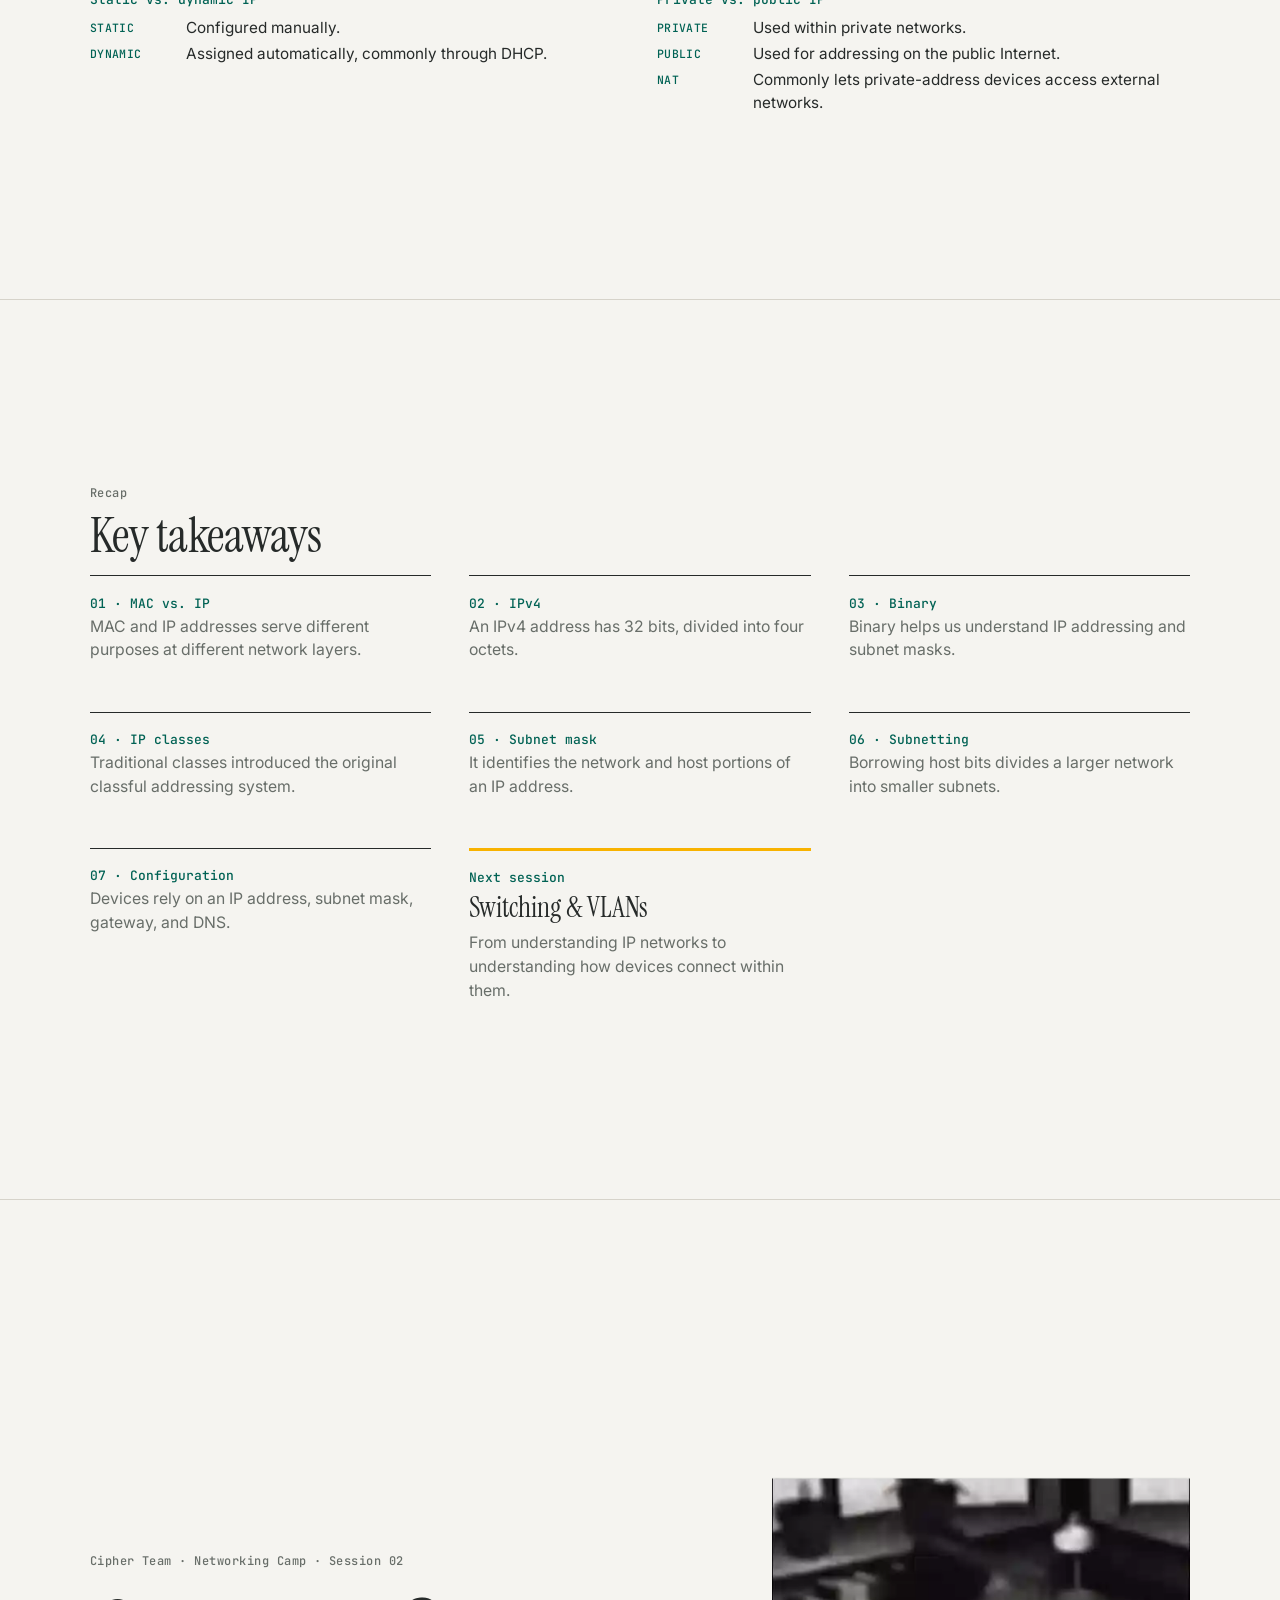
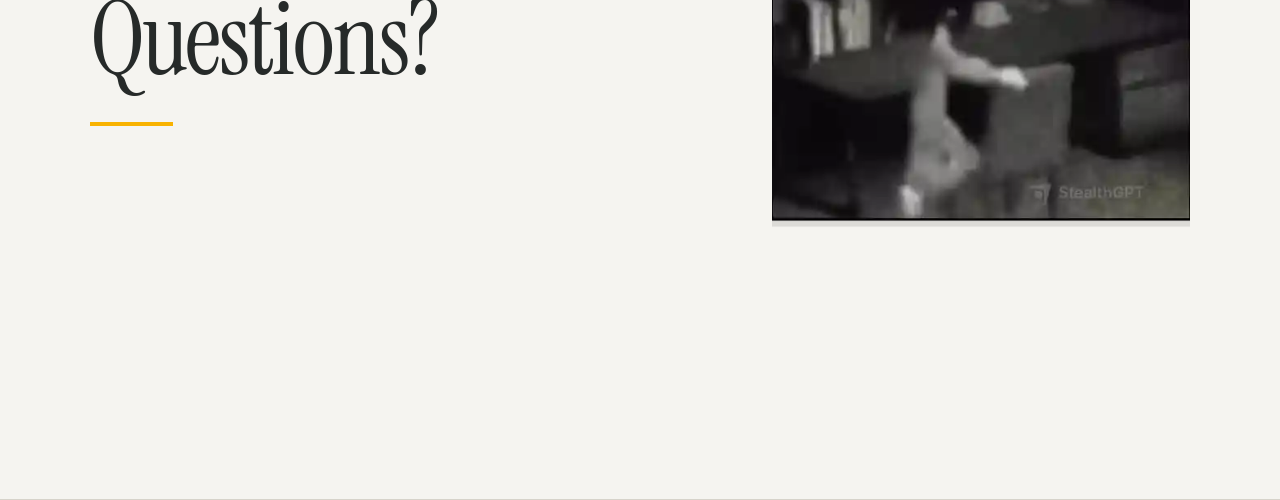
==== commit 6b5cddc5: "last edit s2" ====
--- a/sessions/session-02.html
+++ b/sessions/session-02.html
@@ -236,7 +236,7 @@
 <div id="bar" role="progressbar" aria-label="Presentation progress"></div>
 <button id="tg" type="button" aria-label="Switch to dark theme" title="Switch to dark theme"><svg class="moon" viewBox="0 0 24 24" aria-hidden="true"><path d="M21 12.8A9 9 0 1 1 11.2 3a7 7 0 0 0 9.8 9.8z"/></svg><svg class="sun" viewBox="0 0 24 24" aria-hidden="true"><circle cx="12" cy="12" r="4"/><path d="M12 2v2M12 20v2M4.9 4.9l1.4 1.4M17.7 17.7l1.4 1.4M2 12h2M20 12h2M4.9 19.1l1.4-1.4M17.7 6.3l1.4-1.4"/></svg></button>
 <nav id="nv" aria-label="Slide navigation"></nav>
-<div id="n" aria-live="polite">01 / 06</div>
+<div id="n" aria-live="polite">01 / 13</div>
 <main>
 
 <!-- 01 Cover -->
@@ -266,33 +266,7 @@
 <p class="note rv"><b>Different jobs, working together.</b> One interface can have both; neither address replaces the other.</p></div>
 </div></section>
 
-<!-- 03 What is an IP address -->
-<section class="s cp" aria-label="What is an IP address"><div class="in two">
-<div><span class="m rv">The basics</span><h2 class="rv q">A new laptop joins a network. How can other devices identify and communicate with it?</h2>
-<p class="lead rv">An <b>IP address</b> is a logical address assigned to a network interface, allowing devices to be identified and addressed within an IP network.</p>
-<p class="note rv">This session focuses mainly on <b>IPv4</b>.</p></div>
-<div class="rv">
-<div class="blk focus"><span class="t">IPv4 · 32 bits · our focus</span><div class="addr">192.168.1.10</div><div class="szb s32">32 bits</div></div>
-<div class="blk"><span class="t">IPv6 · 128 bits</span><div class="addr">2001:db8:85a3::8a2e:370:7334</div><div class="szb s128">128 bits</div></div>
-</div>
-</div></section>
-
-<!-- 04 Binary & IPv4 -->
-<section class="s cp" aria-label="Binary and IPv4"><div class="in">
-<span class="m rv">Number systems</span><h2 class="rv">Binary &amp; IPv4</h2>
-<div class="two" style="align-items:start">
-<ul class="ul rv" style="font-size:1.05em;color:var(--ink)"><li>Binary uses only two digits: <b>0</b> and <b>1</b>.</li><li>A <b>bit</b> is one binary digit.</li><li>An IPv4 <b>octet</b> is 8 bits.</li><li>Each bit position has a decimal value. Add up the positions set to 1.</li></ul>
-<div class="pvw rv"><div class="pv">
-<span></span><span class="pvh">128</span><span class="pvh">64</span><span class="pvh">32</span><span class="pvh">16</span><span class="pvh">8</span><span class="pvh">4</span><span class="pvh">2</span><span class="pvh">1</span><span class="sum"></span>
-<span class="dec">192</span><span class="bt one">1</span><span class="bt one">1</span><span class="bt">0</span><span class="bt">0</span><span class="bt">0</span><span class="bt">0</span><span class="bt">0</span><span class="bt">0</span><span class="sum">128+64=192</span>
-<span class="dec">10</span><span class="bt">0</span><span class="bt">0</span><span class="bt">0</span><span class="bt">0</span><span class="bt one">1</span><span class="bt">0</span><span class="bt one">1</span><span class="bt">0</span><span class="sum">8+2=10</span>
-</div></div></div>
-<p class="m rv" style="margin:1.2em 0 .2em">An IPv4 address is four octets: 4 × 8 bits = <span class="hl">32 bits</span></p>
-<div class="oct rv" role="group" aria-label="192.168.1.10 shown as four 8-bit octets"><div class="og"><div class="od">192<em>.</em></div><div class="ob" aria-label="1 1 0 0 0 0 0 0"><i class="one">1</i><i class="one">1</i><i class="">0</i><i class="">0</i><i class="">0</i><i class="">0</i><i class="">0</i><i class="">0</i></div><div class="ol">OCTET 1 · 8 BITS</div></div><div class="og"><div class="od">168<em>.</em></div><div class="ob" aria-label="1 0 1 0 1 0 0 0"><i class="one">1</i><i class="">0</i><i class="one">1</i><i class="">0</i><i class="one">1</i><i class="">0</i><i class="">0</i><i class="">0</i></div><div class="ol">OCTET 2 · 8 BITS</div></div><div class="og"><div class="od">1<em>.</em></div><div class="ob" aria-label="0 0 0 0 0 0 0 1"><i class="">0</i><i class="">0</i><i class="">0</i><i class="">0</i><i class="">0</i><i class="">0</i><i class="">0</i><i class="one">1</i></div><div class="ol">OCTET 3 · 8 BITS</div></div><div class="og"><div class="od">10</div><div class="ob" aria-label="0 0 0 0 1 0 1 0"><i class="">0</i><i class="">0</i><i class="">0</i><i class="">0</i><i class="one">1</i><i class="">0</i><i class="one">1</i><i class="">0</i></div><div class="ol">OCTET 4 · 8 BITS</div></div></div>
-<p class="note rv">Why binary? It is the key to understanding subnet masks, separating network and host portions, and subnetting calculations.</p>
-</div></section>
-
-<!-- 05 IPv4 address classes -->
+<!-- 03 IPv4 address classes -->
 <section class="s cp" aria-label="IPv4 address classes"><div class="in">
 <span class="m rv">Classful addressing</span><h2 class="rv">IPv4 Address Classes</h2>
 <svg class="dg rv" viewBox="0 0 1000 96" role="img" aria-labelledby="cl-t cl-d" style="max-height:15vh"><title id="cl-t">First-octet ranges of IPv4 classes</title><desc id="cl-d">A bar from 0 to 255: Class A 1 to 126, Class B 128 to 191, Class C 192 to 223, Class D 224 to 239, Class E 240 to 255.</desc>
@@ -319,7 +293,22 @@
 <p class="cmp-note">127 is reserved for loopback, which is why Class A stops at 126.</p></div>
 </div></div></section>
 
-<!-- 06 Subnet mask -->
+<!-- 04 Binary & IPv4 -->
+<section class="s cp" aria-label="Binary and IPv4"><div class="in">
+<span class="m rv">Number systems</span><h2 class="rv">Binary &amp; IPv4</h2>
+<div class="two" style="align-items:start">
+<ul class="ul rv" style="font-size:1.05em;color:var(--ink)"><li>Binary uses only two digits: <b>0</b> and <b>1</b>.</li><li>A <b>bit</b> is one binary digit.</li><li>An IPv4 <b>octet</b> is 8 bits.</li><li>Each bit position has a decimal value. Add up the positions set to 1.</li></ul>
+<div class="pvw rv"><div class="pv">
+<span></span><span class="pvh">128</span><span class="pvh">64</span><span class="pvh">32</span><span class="pvh">16</span><span class="pvh">8</span><span class="pvh">4</span><span class="pvh">2</span><span class="pvh">1</span><span class="sum"></span>
+<span class="dec">192</span><span class="bt one">1</span><span class="bt one">1</span><span class="bt">0</span><span class="bt">0</span><span class="bt">0</span><span class="bt">0</span><span class="bt">0</span><span class="bt">0</span><span class="sum">128+64=192</span>
+<span class="dec">10</span><span class="bt">0</span><span class="bt">0</span><span class="bt">0</span><span class="bt">0</span><span class="bt one">1</span><span class="bt">0</span><span class="bt one">1</span><span class="bt">0</span><span class="sum">8+2=10</span>
+</div></div></div>
+<p class="m rv" style="margin:1.2em 0 .2em">An IPv4 address is four octets: 4 × 8 bits = <span class="hl">32 bits</span></p>
+<div class="oct rv" role="group" aria-label="192.168.1.10 shown as four 8-bit octets"><div class="og"><div class="od">192<em>.</em></div><div class="ob" aria-label="1 1 0 0 0 0 0 0"><i class="one">1</i><i class="one">1</i><i class="">0</i><i class="">0</i><i class="">0</i><i class="">0</i><i class="">0</i><i class="">0</i></div><div class="ol">OCTET 1 · 8 BITS</div></div><div class="og"><div class="od">168<em>.</em></div><div class="ob" aria-label="1 0 1 0 1 0 0 0"><i class="one">1</i><i class="">0</i><i class="one">1</i><i class="">0</i><i class="one">1</i><i class="">0</i><i class="">0</i><i class="">0</i></div><div class="ol">OCTET 2 · 8 BITS</div></div><div class="og"><div class="od">1<em>.</em></div><div class="ob" aria-label="0 0 0 0 0 0 0 1"><i class="">0</i><i class="">0</i><i class="">0</i><i class="">0</i><i class="">0</i><i class="">0</i><i class="">0</i><i class="one">1</i></div><div class="ol">OCTET 3 · 8 BITS</div></div><div class="og"><div class="od">10</div><div class="ob" aria-label="0 0 0 0 1 0 1 0"><i class="">0</i><i class="">0</i><i class="">0</i><i class="">0</i><i class="one">1</i><i class="">0</i><i class="one">1</i><i class="">0</i></div><div class="ol">OCTET 4 · 8 BITS</div></div></div>
+<p class="note rv">Why binary? It is the key to understanding subnet masks, separating network and host portions, and subnetting calculations.</p>
+</div></section>
+
+<!-- 05 Subnet mask -->
 <section class="s cp" aria-label="Subnet mask"><div class="in">
 <span class="m rv">Network part vs. host part</span><h2 class="rv">Subnet Mask: Network Part vs. Host Part</h2>
 <p class="lead rv" style="margin-bottom:.5em">A <b>subnet mask</b> is a 32-bit value used to distinguish the network portion of an IPv4 address from the host portion.</p>
@@ -335,7 +324,7 @@
 <div class="c"><span class="t">CIDR prefix notation</span><p><code>255.255.255.0 = /24</code><br>/24 means 24 network bits.</p></div>
 </div></div></section>
 
-<!-- 07 Same network? -->
+<!-- 06 Same network? -->
 <section class="s cp" aria-label="Are these devices on the same network"><div class="in">
 <span class="m rv">Network boundaries</span><h2 class="rv q" style="font-size:clamp(1.8rem,3.4vw,2.9rem)">Two devices have different IP addresses. Does that mean they belong to different networks?</h2>
 <p class="lead rv" style="margin-bottom:.4em">Not necessarily. The answer depends on the <b>subnet mask</b>, not on whether the IP addresses differ.</p>
@@ -358,7 +347,7 @@
 <p class="note rv">The highlighted part is the network portion (the first 24 bits). Keep it, set the host part to 0, and you get the network address.</p>
 </div></section>
 
-<!-- 08 Why subnetting -->
+<!-- 07 Why subnetting -->
 <section class="s cp" aria-label="Why do we need subnetting"><div class="in">
 <span class="m rv">Why subnetting?</span><h2 class="rv q" style="font-size:clamp(1.8rem,3.4vw,2.9rem)">What happens when a network becomes too large to manage as one network?</h2>
 <p class="lead rv" style="margin:0 0 .2em"><b>Subnetting</b> divides one larger IP network into multiple smaller logical networks.</p>
@@ -367,7 +356,7 @@
 <p class="tr rv">Now that we understand why networks need to be divided, let’s learn how subnetting actually works.</p>
 </div></section>
 
-<!-- 09 How subnetting works -->
+<!-- 08 How subnetting works -->
 <section class="s cp" aria-label="How subnetting works"><div class="in">
 <span class="m rv">Subnetting</span><h2 class="rv">How Subnetting Works</h2>
 <div class="two" style="align-items:start;gap:3vw">
@@ -388,7 +377,7 @@
 <div class="c"><span class="t">Usable hosts per subnet</span><div class="fm">2<sup>h</sup> − 2</div><p>h = remaining host bits; the 2 reserved addresses are the network and broadcast addresses. Here: 2<sup>7</sup> = 128, so 128 − 2 = <b>126 usable</b>.</p></div>
 </div></div></section>
 
-<!-- 10 Worked example -->
+<!-- 09 Worked example -->
 <section class="s cp" aria-label="Subnetting worked example"><div class="in">
 <span class="m rv">Worked example</span><h2 class="rv">Subnetting: A Worked Example</h2>
 <p class="lead rv" style="margin:0 0 .4em">We have <b>192.168.1.0/24</b> and want to divide it into <b>two</b> smaller subnets.</p>
@@ -399,7 +388,7 @@
 <div class="as rv" style="transition-delay:1.3s;margin-top:.5em"><div class="ab"><div class="ar"><b style="color:inherit">Subnet 1</b><br>.0 – .127</div><div class="ad"><span class="tt">Network 192.168.1.0/25</span><span class="k">NETWORK</span><span class="v">192.168.1.0</span><span class="k">FIRST USABLE</span><span class="v">192.168.1.1</span><span class="k">LAST USABLE</span><span class="v">192.168.1.126</span><span class="k">BROADCAST</span><span class="v">192.168.1.127</span></div></div><div class="ab bd" data-b="boundary: .127 | .128"><div class="ar"><b style="color:inherit">Subnet 2</b><br>.128 – .255</div><div class="ad"><span class="tt">Network 192.168.1.128/25</span><span class="k">NETWORK</span><span class="v">192.168.1.128</span><span class="k">FIRST USABLE</span><span class="v">192.168.1.129</span><span class="k">LAST USABLE</span><span class="v">192.168.1.254</span><span class="k">BROADCAST</span><span class="v">192.168.1.255</span></div></div></div></div></div>
 </div></section>
 
-<!-- 11 Second example -->
+<!-- 10 Second example -->
 <section class="s cp" aria-label="A second subnetting example"><div class="in">
 <span class="m rv">Second example</span><h2 class="rv">A Second Subnetting Example</h2>
 <p class="lead rv" style="margin:0 0 .4em">We have <b>192.168.1.0/24</b> and want to divide it into <b>four</b> smaller subnets.</p>
@@ -411,7 +400,7 @@
 <p class="tr rv" style="transition-delay:1.3s">More subnets mean fewer available host addresses in each subnet.</p>
 </div></section>
 
-<!-- 12 Essential network configuration -->
+<!-- 11 Essential network configuration -->
 <section class="s cp" aria-label="Essential network configuration"><div class="in">
 <span class="m rv">Network configuration</span><h2 class="rv">Essential Network Configuration</h2>
 <div class="cfg"><div class="ch rv"><span>Device configuration</span><span>Example values</span></div><div class="cr rv" style="transition-delay:0.10s"><div class="cn">IP Address</div><div class="cv">192.168.1.10</div><div class="cd">Identifies a device’s network interface within an IP network.</div></div><div class="cr rv" style="transition-delay:0.25s"><div class="cn">Subnet Mask<span class="tg">Learned</span></div><div class="cv">255.255.255.0 (/24)</div><div class="cd">Shows which part of the IP address is the network and which is the host.</div></div><div class="cr nw2 rv" style="transition-delay:0.40s"><div class="cn">Default Gateway<span class="tg">New</span></div><div class="cv">192.168.1.1</div><div class="cd">The address a device uses to reach destinations <b>outside its local network</b>. Usually the local router’s IP address.</div></div><div class="cr rv" style="transition-delay:0.55s"><div class="cn">DNS Server<span class="tg">Session 01</span></div><div class="cv">8.8.8.8</div><div class="cd">Resolves domain names into IP addresses, e.g. example.com into an IP address.</div></div></div>
@@ -422,14 +411,14 @@
 <div class="pr"><span class="k">PRIVATE</span><span>Used within private networks.</span><span class="k">PUBLIC</span><span>Used for addressing on the public Internet.</span><span class="k">NAT</span><span>Commonly lets private-address devices access external networks.</span></div></div>
 </div></div></section>
 
-<!-- 13 Key takeaways -->
+<!-- 12 Key takeaways -->
 <section class="s cp" aria-label="Key takeaways"><div class="in"><span class="m rv">Recap</span><h2 class="rv">Key takeaways</h2>
 <div class="g" style="grid-template-columns:repeat(auto-fit,minmax(250px,1fr))">
 <div class="c rv"><span class="t">01 · MAC vs. IP</span><p>MAC and IP addresses serve different purposes at different network layers.</p></div><div class="c rv"><span class="t">02 · IPv4</span><p>An IPv4 address has 32 bits, divided into four octets.</p></div><div class="c rv"><span class="t">03 · Binary</span><p>Binary helps us understand IP addressing and subnet masks.</p></div><div class="c rv"><span class="t">04 · IP classes</span><p>Traditional classes introduced the original classful addressing system.</p></div><div class="c rv"><span class="t">05 · Subnet mask</span><p>It identifies the network and host portions of an IP address.</p></div><div class="c rv"><span class="t">06 · Subnetting</span><p>Borrowing host bits divides a larger network into smaller subnets.</p></div><div class="c rv"><span class="t">07 · Configuration</span><p>Devices rely on an IP address, subnet mask, gateway, and DNS.</p></div>
 <div class="c nx rv"><span class="t">Next session</span><div class="nm2">Switching &amp; VLANs</div><p>From understanding IP networks to understanding how devices connect within them.</p></div>
 </div></div></section>
 
-<!-- 14 Questions -->
+<!-- 13 Questions -->
 <section class="s cov end" aria-label="Questions"><div class="in qa">
 <div><span class="m rv">Cipher Team · Networking Camp · Session 02</span>
 <h1 class="rv">Questions?</h1>
